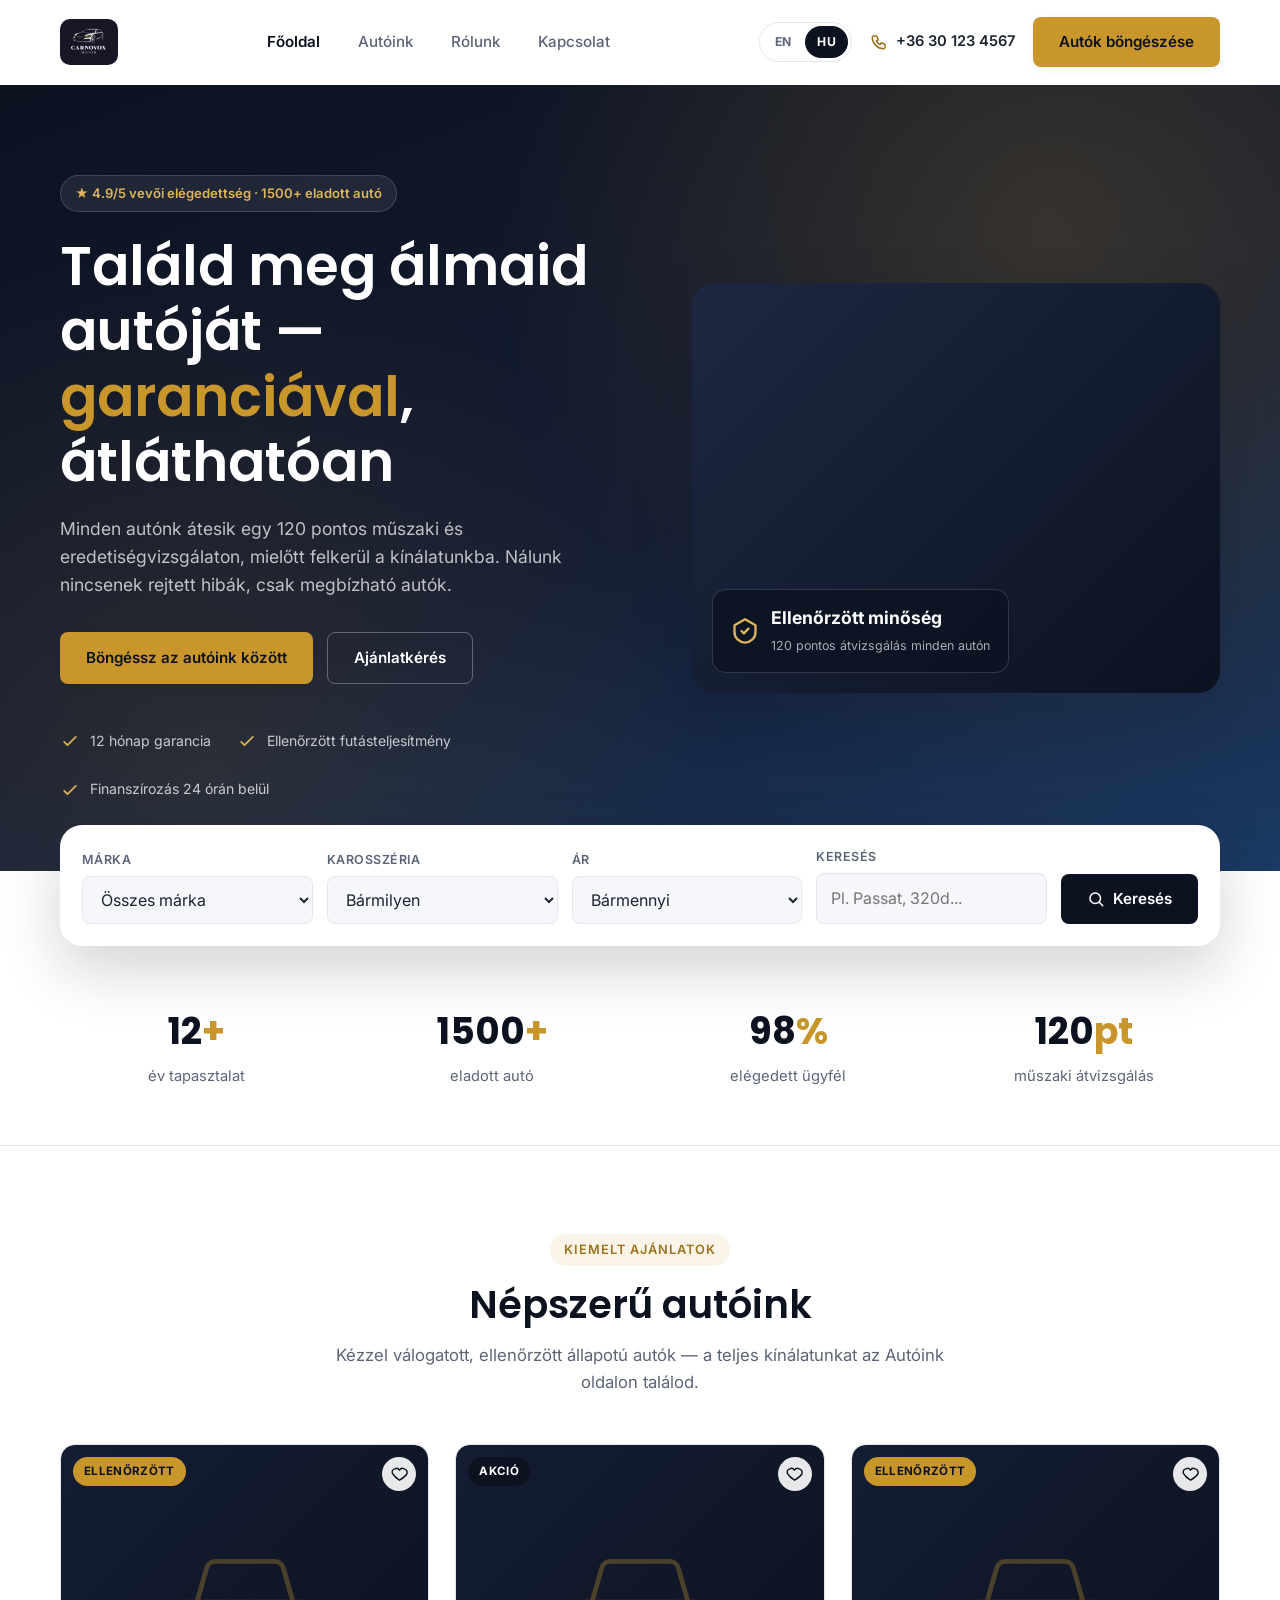
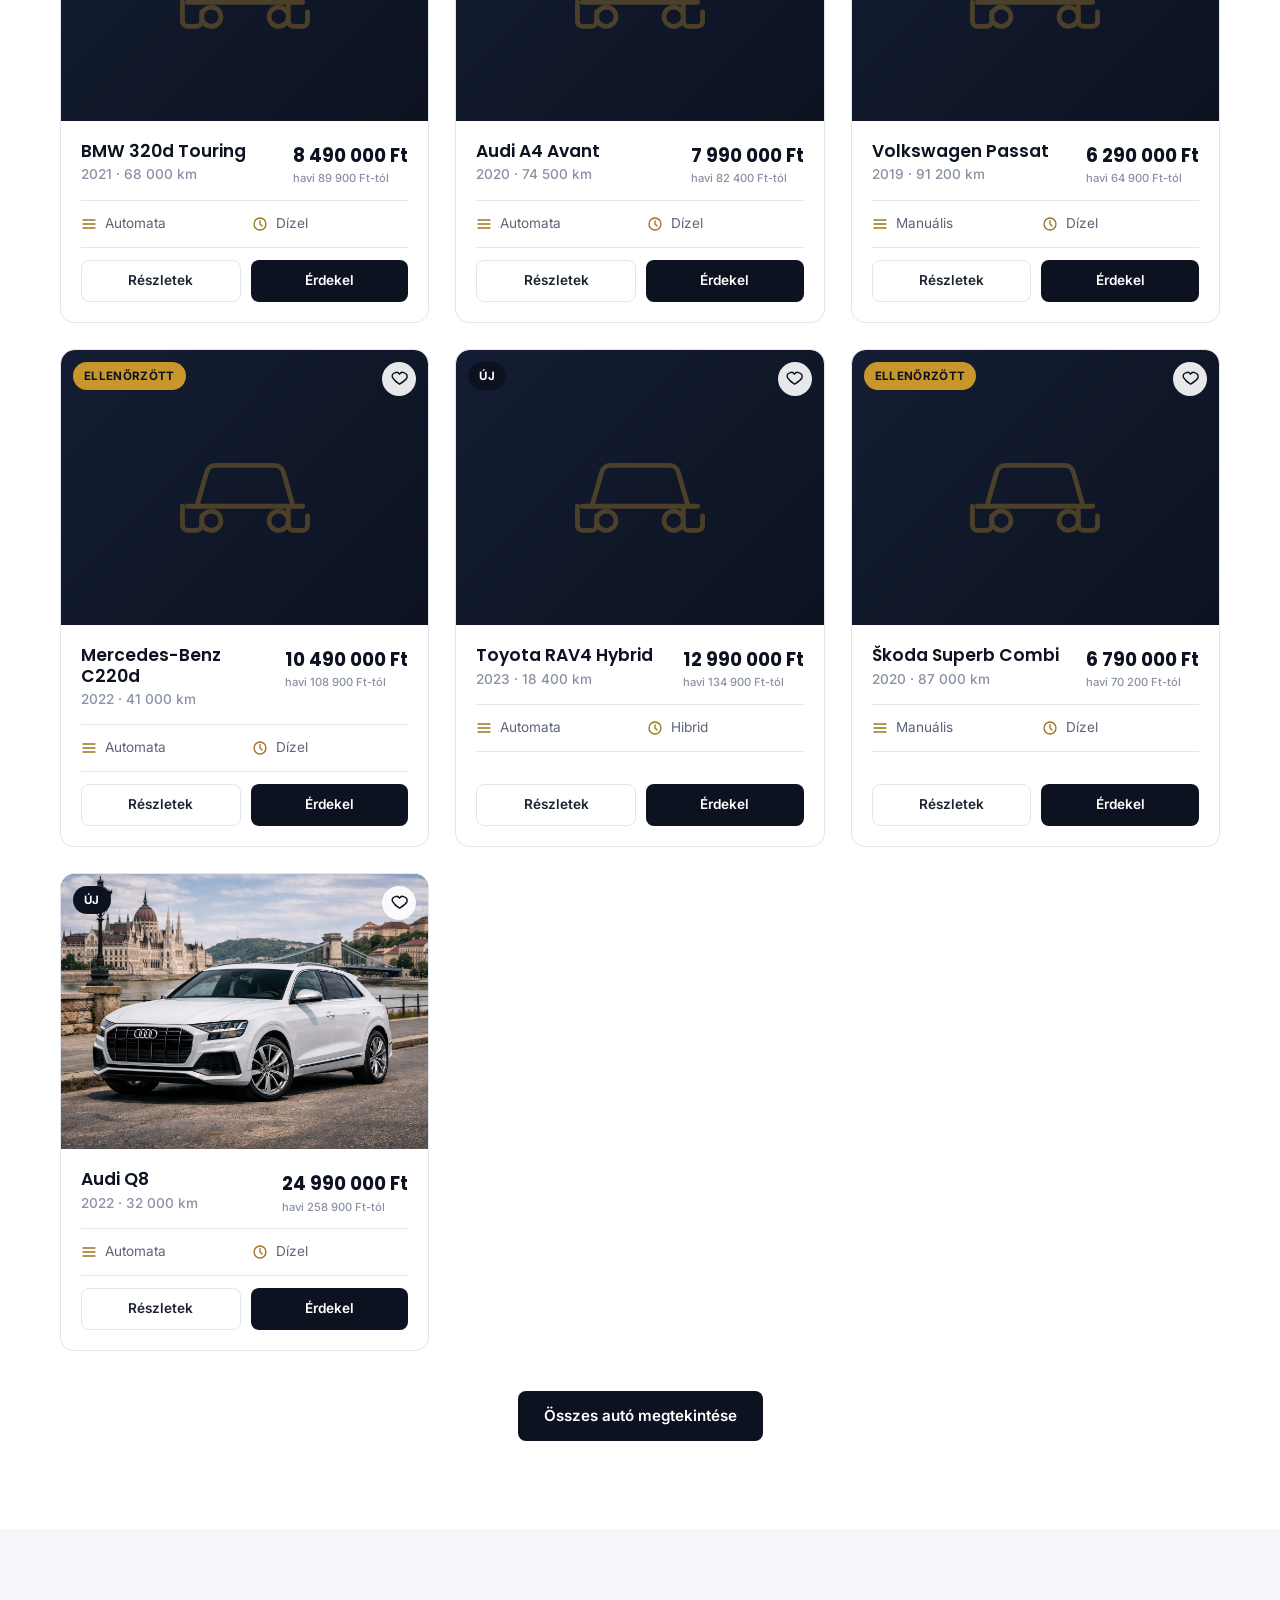
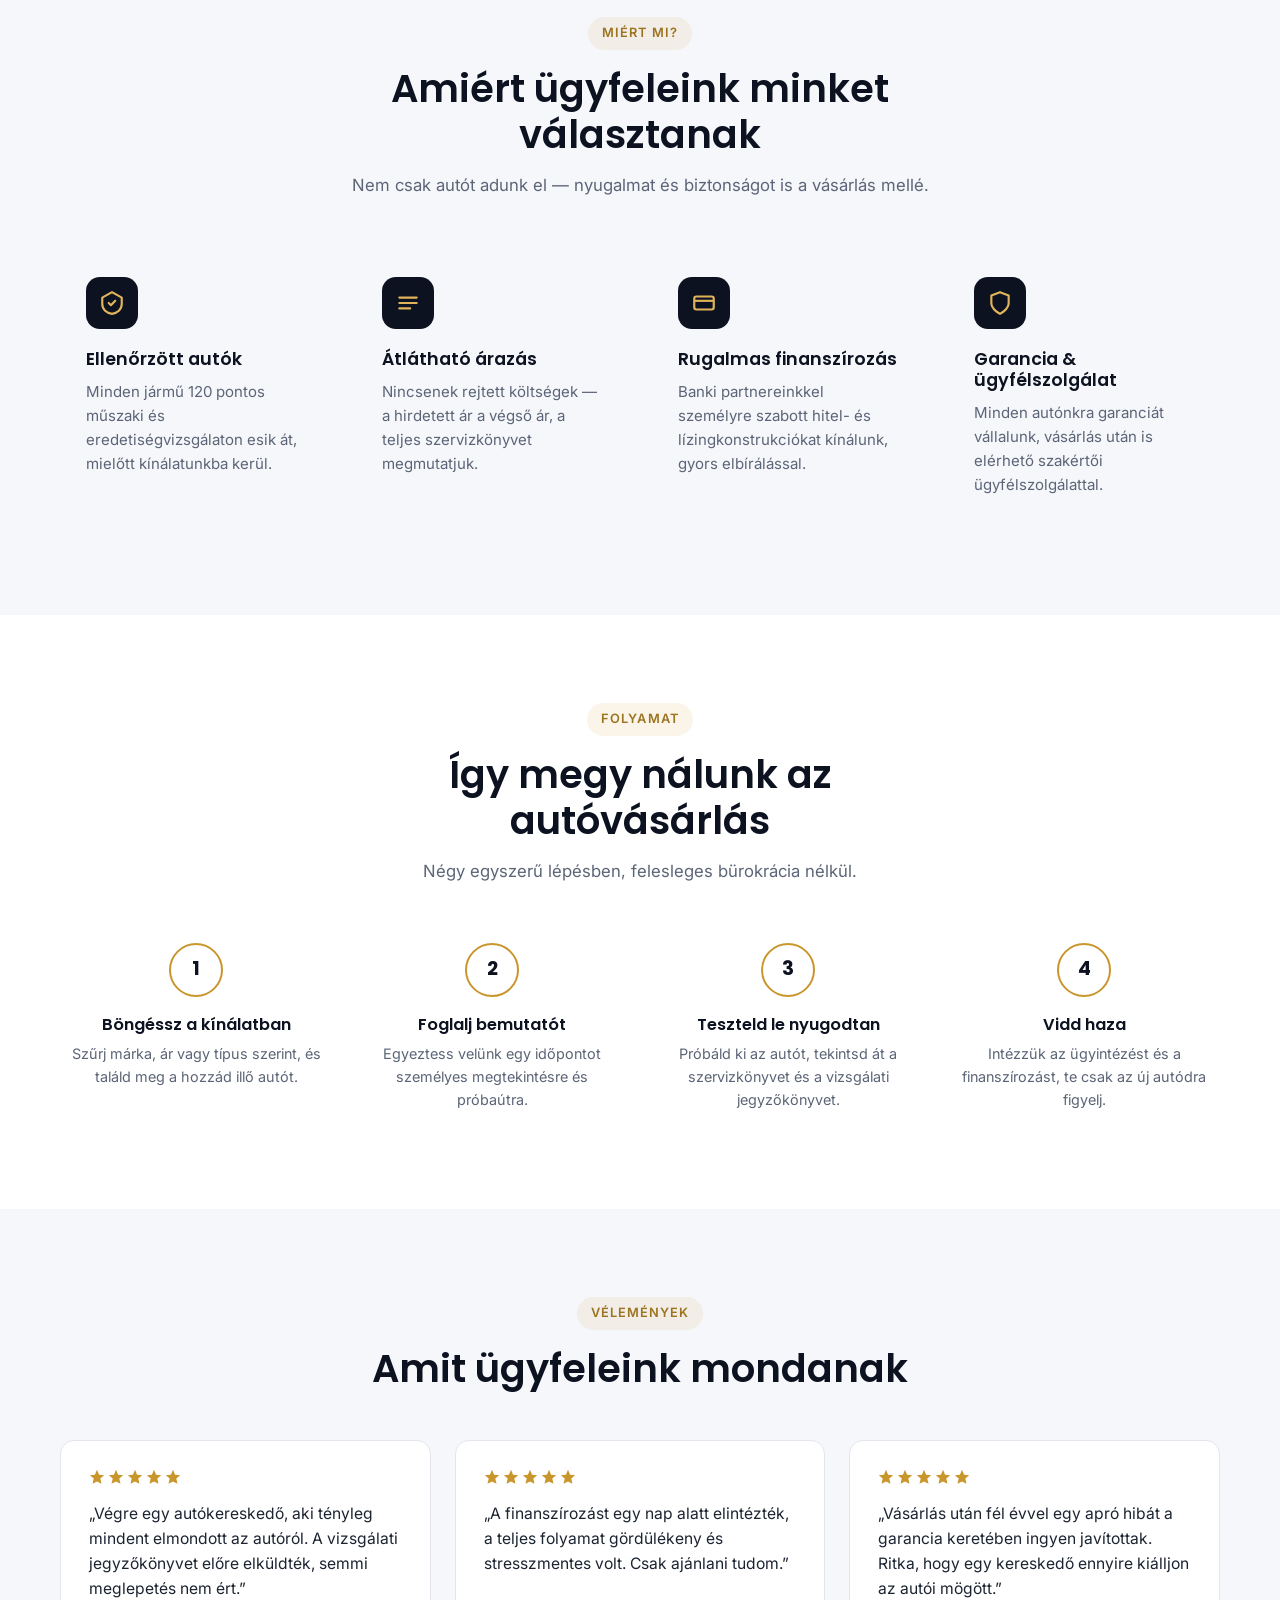
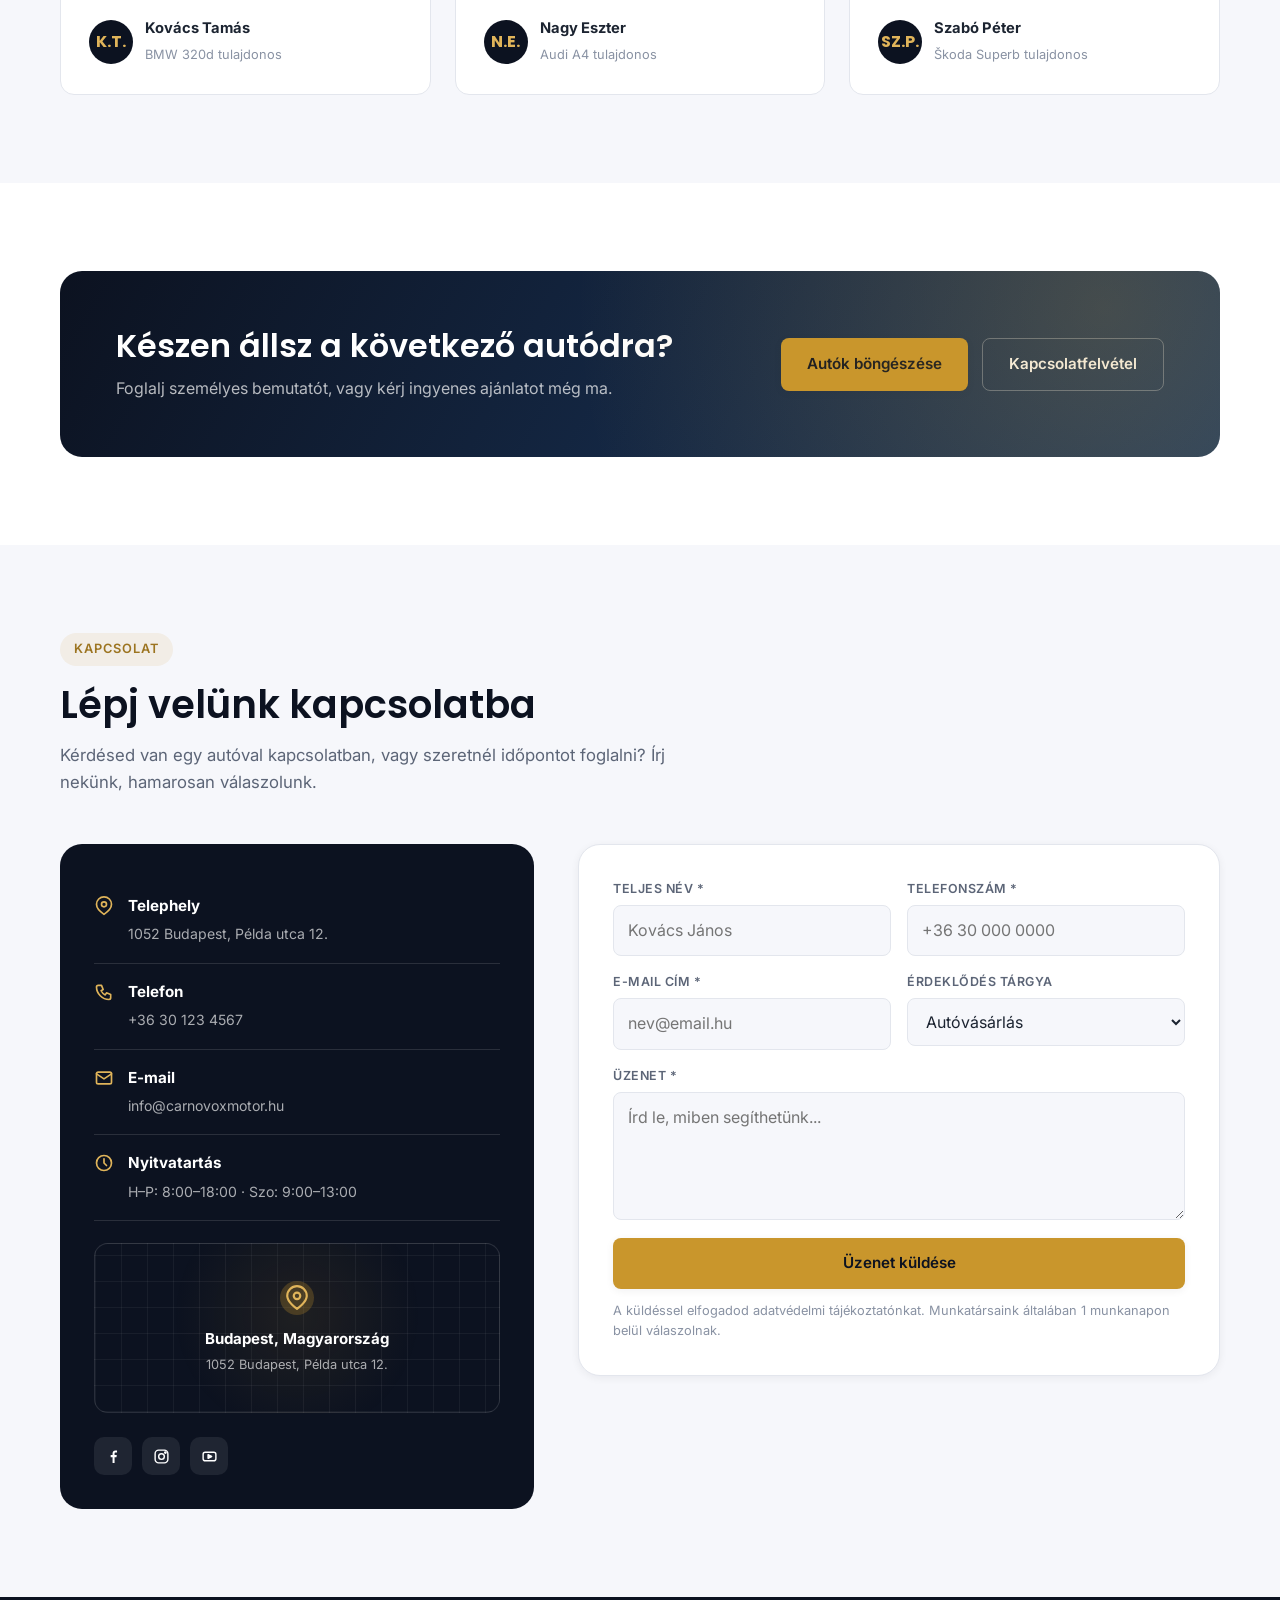
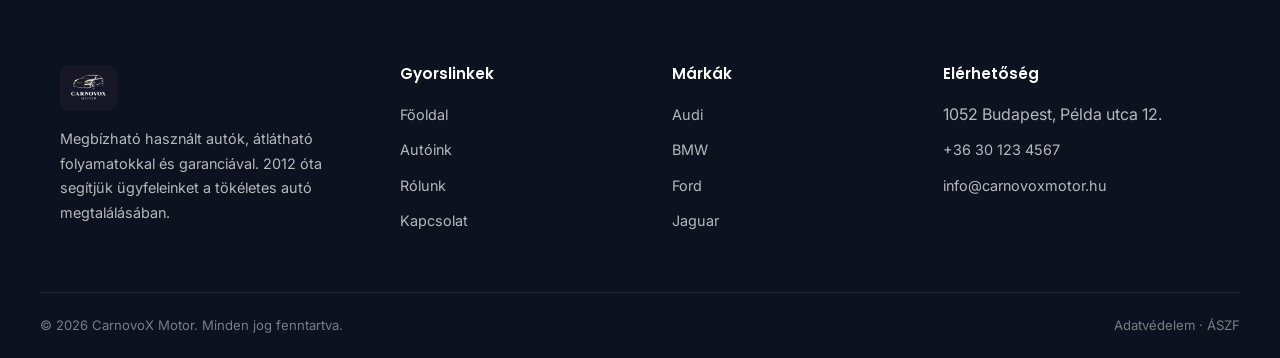
==== index.html @ f398448b "Add initial HTML structure for CarnovoX Motor homepage" ====
<!DOCTYPE html>
<html lang="hu">
<head>
<meta charset="UTF-8">
<meta name="viewport" content="width=device-width, initial-scale=1.0">
<title data-i18n-title="title_home">CarnovoX Motor | Megbízható használt autók</title>
<meta name="description" id="metaDesc" data-i18n-content="desc_home" content="CarnovoX Motor – ellenőrzött, garanciával értékesített használt autók.">
<link rel="icon" href="data:image/svg+xml,%3Csvg xmlns='http://www.w3.org/2000/svg' viewBox='0 0 64 64'%3E%3Crect width='64' height='64' rx='14' fill='%230c1220'/%3E%3Cpath d='M8 40h48M12 40l4-14a4 4 0 0 1 4-3h24a4 4 0 0 1 4 3l4 14' stroke='%23c9962c' stroke-width='3' fill='none' stroke-linecap='round' stroke-linejoin='round'/%3E%3Ccircle cx='18' cy='46' r='4' fill='%23c9962c'/%3E%3Ccircle cx='46' cy='46' r='4' fill='%23c9962c'/%3E%3C/svg%3E">
<link rel="preconnect" href="https://fonts.googleapis.com">
<link rel="preconnect" href="https://fonts.gstatic.com" crossorigin>
<link href="https://fonts.googleapis.com/css2?family=Inter:wght@400;500;600;700&family=Poppins:wght@600;700&display=swap" rel="stylesheet">
<link rel="stylesheet" href="assets/css/style.css">
</head>
<body>

<header class="site-header" id="siteHeader">
  <div class="container header-inner">
    <a href="index.html" class="logo">
      <img src="assets/images/logo.png" alt="CarnovoX Motor" class="site-logo-img">
    </a>
    <nav class="main-nav" id="mainNav">
      <a href="index.html" class="nav-link active" data-i18n="nav_home">Főoldal</a>
      <a href="cars.html" class="nav-link" data-i18n="nav_cars">Autóink</a>
      <a href="about.html" class="nav-link" data-i18n="nav_about">Rólunk</a>
      <a href="index.html#contact" class="nav-link" data-i18n="nav_contact">Kapcsolat</a>
    </nav>
    <div class="header-actions">
      <div class="lang-switch" role="group" aria-label="Nyelv / Language">
        <button type="button" class="lang-btn" data-lang="en">EN</button>
        <button type="button" class="lang-btn" data-lang="hu">HU</button>
      </div>
      <a href="tel:+36301234567" data-i18n-href="contact_phone_href" class="header-phone">
        <svg viewBox="0 0 24 24" fill="none" stroke="currentColor" stroke-width="2"><path d="M5 4h4l2 5-2.5 1.5a11 11 0 0 0 5 5L15 13l5 2v4a2 2 0 0 1-2 2c-8 0-15-7-15-15a2 2 0 0 1 2-2Z" stroke-linecap="round" stroke-linejoin="round"/></svg>
        <span data-i18n="contact_phone_display">+36 30 123 4567</span>
      </a>
      <a href="cars.html" class="btn btn-primary" data-i18n="btn_browse_header">Autók böngészése</a>
      <button class="nav-toggle" id="navToggle" data-i18n-aria="aria_menu_toggle" aria-label="Menü megnyitása" aria-expanded="false">
        <span></span><span></span><span></span>
      </button>
    </div>
  </div>
</header>

<main>

  <!-- HERO -->
  <section class="hero">
    <div class="container hero-grid">
      <div>
        <span class="hero-eyebrow" data-i18n="hero_eyebrow">★ 4.9/5 vevői elégedettség · 1500+ eladott autó</span>
        <h1><span data-i18n="hero_title_1">Találd meg álmaid autóját — </span><span class="accent" data-i18n="hero_title_accent">garanciával</span><span data-i18n="hero_title_2">, átláthatóan</span></h1>
        <p class="lead" data-i18n="hero_lead">Minden autónk átesik egy 120 pontos műszaki és eredetiségvizsgálaton, mielőtt felkerül a kínálatunkba. Nálunk nincsenek rejtett hibák, csak megbízható autók.</p>
        <div class="hero-cta">
          <a href="cars.html" class="btn btn-primary" data-i18n="hero_cta_browse">Böngéssz az autóink között</a>
          <a href="index.html#contact" class="btn btn-outline-light" data-i18n="hero_cta_quote">Ajánlatkérés</a>
        </div>
        <div class="hero-trust">
          <div class="hero-trust-item">
            <svg viewBox="0 0 24 24" fill="none" stroke="currentColor" stroke-width="2"><path d="m5 13 4 4L19 7" stroke-linecap="round" stroke-linejoin="round"/></svg>
            <span data-i18n="hero_trust_1">12 hónap garancia</span>
          </div>
          <div class="hero-trust-item">
            <svg viewBox="0 0 24 24" fill="none" stroke="currentColor" stroke-width="2"><path d="m5 13 4 4L19 7" stroke-linecap="round" stroke-linejoin="round"/></svg>
            <span data-i18n="hero_trust_2">Ellenőrzött futásteljesítmény</span>
          </div>
          <div class="hero-trust-item">
            <svg viewBox="0 0 24 24" fill="none" stroke="currentColor" stroke-width="2"><path d="m5 13 4 4L19 7" stroke-linecap="round" stroke-linejoin="round"/></svg>
            <span data-i18n="hero_trust_3">Finanszírozás 24 órán belül</span>
          </div>
        </div>
      </div>
      <div class="hero-visual">
        <img src="assets/images/hero.jpg" data-i18n-alt="hero_visual_alt" alt="Kiemelt autó" loading="lazy" onerror="this.remove()">
        <div class="hero-visual-badge">
          <svg width="28" height="28" viewBox="0 0 24 24" fill="none" stroke="#e0b45a" stroke-width="2"><path d="M12 2 3 7v6c0 5 4 8.5 9 9 5-.5 9-4 9-9V7l-9-5Z" stroke-linejoin="round"/><path d="m9 12 2 2 4-4" stroke-linecap="round" stroke-linejoin="round"/></svg>
          <div>
            <strong data-i18n="hero_badge_title">Ellenőrzött minőség</strong>
            <span data-i18n="hero_badge_sub">120 pontos átvizsgálás minden autón</span>
          </div>
        </div>
      </div>
    </div>
  </section>

  <!-- QUICK SEARCH -->
  <div class="container quick-search">
    <form class="quick-search-card" action="cars.html" method="get">
      <div class="field-group">
        <label for="qMarka" data-i18n="label_brand">Márka</label>
        <select class="field-control" id="qMarka" name="brand">
          <option value="" data-i18n="opt_all_brands">Összes márka</option>
        </select>
      </div>
      <div class="field-group">
        <label for="qTest" data-i18n="label_body">Karosszéria</label>
        <select class="field-control" id="qTest" name="body">
          <option value="" data-i18n="opt_any_body">Bármilyen</option>
          <option value="sedan" data-i18n="opt_body_sedan">Limuzin</option>
          <option value="suv" data-i18n="opt_body_suv">SUV</option>
          <option value="kombi" data-i18n="opt_body_kombi">Kombi</option>
          <option value="hatchback" data-i18n="opt_body_hatchback">Ferdehátú</option>
        </select>
      </div>
      <div class="field-group">
        <label for="qAr" data-i18n="label_price">Ár</label>
        <select class="field-control" id="qAr" name="price">
          <option value="" data-i18n="opt_any_price">Bármennyi</option>
        </select>
      </div>
      <div class="field-group">
        <label for="qKulcsszo" data-i18n="label_search">Keresés</label>
        <input class="field-control" id="qKulcsszo" name="q" type="text" data-i18n-placeholder="ph_search_example" placeholder="Pl. Passat, 320d...">
      </div>
      <button type="submit" class="btn btn-dark">
        <svg width="18" height="18" viewBox="0 0 24 24" fill="none" stroke="currentColor" stroke-width="2"><circle cx="11" cy="11" r="7"/><path d="m21 21-4.3-4.3" stroke-linecap="round"/></svg>
        <span data-i18n="btn_search">Keresés</span>
      </button>
    </form>
  </div>

  <!-- STATS -->
  <section class="stats-strip">
    <div class="container stats-grid">
      <div class="reveal"><div class="stat-num">12<span class="accent">+</span></div><div class="stat-label" data-i18n="stat_experience">év tapasztalat</div></div>
      <div class="reveal"><div class="stat-num">1500<span class="accent">+</span></div><div class="stat-label" data-i18n="stat_sold">eladott autó</div></div>
      <div class="reveal"><div class="stat-num">98<span class="accent">%</span></div><div class="stat-label" data-i18n="stat_satisfaction">elégedett ügyfél</div></div>
      <div class="reveal"><div class="stat-num">120<span class="accent">pt</span></div><div class="stat-label" data-i18n="stat_inspection">műszaki átvizsgálás</div></div>
    </div>
  </section>

  <!-- FEATURED CARS -->
  <section>
    <div class="container">
      <div class="section-head center" style="margin-left:auto;margin-right:auto;">
        <span class="section-tag" data-i18n="tag_featured">Kiemelt ajánlatok</span>
        <h2 data-i18n="heading_featured">Népszerű autóink</h2>
        <p data-i18n="desc_featured">Kézzel válogatott, ellenőrzött állapotú autók — a teljes kínálatunkat az Autóink oldalon találod.</p>
      </div>

      <div class="cars-grid" id="featuredGrid"></div>

      <div class="section-foot">
        <a href="cars.html" class="btn btn-dark" data-i18n="btn_view_all_cars">Összes autó megtekintése</a>
      </div>
    </div>
  </section>

  <!-- WHY CHOOSE US -->
  <section class="bg-alt">
    <div class="container">
      <div class="section-head center">
        <span class="section-tag" data-i18n="tag_why">Miért mi?</span>
        <h2 data-i18n="heading_why">Amiért ügyfeleink minket választanak</h2>
        <p data-i18n="desc_why">Nem csak autót adunk el — nyugalmat és biztonságot is a vásárlás mellé.</p>
      </div>
      <div class="features-grid">
        <div class="feature-card reveal">
          <div class="feature-icon"><svg viewBox="0 0 24 24" fill="none" stroke="currentColor" stroke-width="2"><path d="M12 2 3 7v6c0 5 4 8.5 9 9 5-.5 9-4 9-9V7l-9-5Z" stroke-linejoin="round"/><path d="m9 12 2 2 4-4" stroke-linecap="round" stroke-linejoin="round"/></svg></div>
          <h3 data-i18n="feature1_title">Ellenőrzött autók</h3>
          <p data-i18n="feature1_desc">Minden jármű 120 pontos műszaki és eredetiségvizsgálaton esik át, mielőtt kínálatunkba kerül.</p>
        </div>
        <div class="feature-card reveal">
          <div class="feature-icon"><svg viewBox="0 0 24 24" fill="none" stroke="currentColor" stroke-width="2"><path d="M4 7h16M4 12h16M4 17h10" stroke-linecap="round"/></svg></div>
          <h3 data-i18n="feature2_title">Átlátható árazás</h3>
          <p data-i18n="feature2_desc">Nincsenek rejtett költségek — a hirdetett ár a végső ár, a teljes szervizkönyvet megmutatjuk.</p>
        </div>
        <div class="feature-card reveal">
          <div class="feature-icon"><svg viewBox="0 0 24 24" fill="none" stroke="currentColor" stroke-width="2"><rect x="3" y="6" width="18" height="12" rx="2"/><path d="M3 10h18" /></svg></div>
          <h3 data-i18n="feature3_title">Rugalmas finanszírozás</h3>
          <p data-i18n="feature3_desc">Banki partnereinkkel személyre szabott hitel- és lízingkonstrukciókat kínálunk, gyors elbírálással.</p>
        </div>
        <div class="feature-card reveal">
          <div class="feature-icon"><svg viewBox="0 0 24 24" fill="none" stroke="currentColor" stroke-width="2"><path d="M12 22s8-4 8-10V5l-8-3-8 3v7c0 6 8 10 8 10Z" stroke-linejoin="round"/></svg></div>
          <h3 data-i18n="feature4_title">Garancia & ügyfélszolgálat</h3>
          <p data-i18n="feature4_desc">Minden autónkra garanciát vállalunk, vásárlás után is elérhető szakértői ügyfélszolgálattal.</p>
        </div>
      </div>
    </div>
  </section>

  <!-- HOW IT WORKS -->
  <section>
    <div class="container">
      <div class="section-head center">
        <span class="section-tag" data-i18n="tag_process">Folyamat</span>
        <h2 data-i18n="heading_process">Így megy nálunk az autóvásárlás</h2>
        <p data-i18n="desc_process">Négy egyszerű lépésben, felesleges bürokrácia nélkül.</p>
      </div>
      <div class="steps-grid">
        <div class="step-card reveal">
          <div class="step-num">1</div>
          <h3 data-i18n="step1_title">Böngéssz a kínálatban</h3>
          <p data-i18n="step1_desc">Szűrj márka, ár vagy típus szerint, és találd meg a hozzád illő autót.</p>
        </div>
        <div class="step-card reveal">
          <div class="step-num">2</div>
          <h3 data-i18n="step2_title">Foglalj bemutatót</h3>
          <p data-i18n="step2_desc">Egyeztess velünk egy időpontot személyes megtekintésre és próbaútra.</p>
        </div>
        <div class="step-card reveal">
          <div class="step-num">3</div>
          <h3 data-i18n="step3_title">Teszteld le nyugodtan</h3>
          <p data-i18n="step3_desc">Próbáld ki az autót, tekintsd át a szervizkönyvet és a vizsgálati jegyzőkönyvet.</p>
        </div>
        <div class="step-card reveal">
          <div class="step-num">4</div>
          <h3 data-i18n="step4_title">Vidd haza</h3>
          <p data-i18n="step4_desc">Intézzük az ügyintézést és a finanszírozást, te csak az új autódra figyelj.</p>
        </div>
      </div>
    </div>
  </section>

  <!-- TESTIMONIALS -->
  <section class="bg-alt">
    <div class="container">
      <div class="section-head center">
        <span class="section-tag" data-i18n="tag_testimonials">Vélemények</span>
        <h2 data-i18n="heading_testimonials">Amit ügyfeleink mondanak</h2>
      </div>
      <div class="testimonial-grid">
        <div class="testimonial-card reveal">
          <div class="stars">
            <svg viewBox="0 0 20 20" fill="currentColor"><path d="M10 1l2.6 6.2 6.4.5-4.9 4.3 1.5 6.4L10 15.5 4.4 18.4l1.5-6.4L1 7.7l6.4-.5z"/></svg>
            <svg viewBox="0 0 20 20" fill="currentColor"><path d="M10 1l2.6 6.2 6.4.5-4.9 4.3 1.5 6.4L10 15.5 4.4 18.4l1.5-6.4L1 7.7l6.4-.5z"/></svg>
            <svg viewBox="0 0 20 20" fill="currentColor"><path d="M10 1l2.6 6.2 6.4.5-4.9 4.3 1.5 6.4L10 15.5 4.4 18.4l1.5-6.4L1 7.7l6.4-.5z"/></svg>
            <svg viewBox="0 0 20 20" fill="currentColor"><path d="M10 1l2.6 6.2 6.4.5-4.9 4.3 1.5 6.4L10 15.5 4.4 18.4l1.5-6.4L1 7.7l6.4-.5z"/></svg>
            <svg viewBox="0 0 20 20" fill="currentColor"><path d="M10 1l2.6 6.2 6.4.5-4.9 4.3 1.5 6.4L10 15.5 4.4 18.4l1.5-6.4L1 7.7l6.4-.5z"/></svg>
          </div>
          <p class="quote" data-i18n="testimonial1_quote">"Végre egy autókereskedő, aki tényleg mindent elmondott az autóról."</p>
          <div class="testimonial-person">
            <div class="testimonial-avatar">K.T.</div>
            <div><strong>Kovács Tamás</strong><span data-i18n="testimonial1_role">BMW 320d tulajdonos</span></div>
          </div>
        </div>
        <div class="testimonial-card reveal">
          <div class="stars">
            <svg viewBox="0 0 20 20" fill="currentColor"><path d="M10 1l2.6 6.2 6.4.5-4.9 4.3 1.5 6.4L10 15.5 4.4 18.4l1.5-6.4L1 7.7l6.4-.5z"/></svg>
            <svg viewBox="0 0 20 20" fill="currentColor"><path d="M10 1l2.6 6.2 6.4.5-4.9 4.3 1.5 6.4L10 15.5 4.4 18.4l1.5-6.4L1 7.7l6.4-.5z"/></svg>
            <svg viewBox="0 0 20 20" fill="currentColor"><path d="M10 1l2.6 6.2 6.4.5-4.9 4.3 1.5 6.4L10 15.5 4.4 18.4l1.5-6.4L1 7.7l6.4-.5z"/></svg>
            <svg viewBox="0 0 20 20" fill="currentColor"><path d="M10 1l2.6 6.2 6.4.5-4.9 4.3 1.5 6.4L10 15.5 4.4 18.4l1.5-6.4L1 7.7l6.4-.5z"/></svg>
            <svg viewBox="0 0 20 20" fill="currentColor"><path d="M10 1l2.6 6.2 6.4.5-4.9 4.3 1.5 6.4L10 15.5 4.4 18.4l1.5-6.4L1 7.7l6.4-.5z"/></svg>
          </div>
          <p class="quote" data-i18n="testimonial2_quote">"A finanszírozást egy nap alatt elintézték."</p>
          <div class="testimonial-person">
            <div class="testimonial-avatar">N.E.</div>
            <div><strong>Nagy Eszter</strong><span data-i18n="testimonial2_role">Audi A4 tulajdonos</span></div>
          </div>
        </div>
        <div class="testimonial-card reveal">
          <div class="stars">
            <svg viewBox="0 0 20 20" fill="currentColor"><path d="M10 1l2.6 6.2 6.4.5-4.9 4.3 1.5 6.4L10 15.5 4.4 18.4l1.5-6.4L1 7.7l6.4-.5z"/></svg>
            <svg viewBox="0 0 20 20" fill="currentColor"><path d="M10 1l2.6 6.2 6.4.5-4.9 4.3 1.5 6.4L10 15.5 4.4 18.4l1.5-6.4L1 7.7l6.4-.5z"/></svg>
            <svg viewBox="0 0 20 20" fill="currentColor"><path d="M10 1l2.6 6.2 6.4.5-4.9 4.3 1.5 6.4L10 15.5 4.4 18.4l1.5-6.4L1 7.7l6.4-.5z"/></svg>
            <svg viewBox="0 0 20 20" fill="currentColor"><path d="M10 1l2.6 6.2 6.4.5-4.9 4.3 1.5 6.4L10 15.5 4.4 18.4l1.5-6.4L1 7.7l6.4-.5z"/></svg>
            <svg viewBox="0 0 20 20" fill="currentColor"><path d="M10 1l2.6 6.2 6.4.5-4.9 4.3 1.5 6.4L10 15.5 4.4 18.4l1.5-6.4L1 7.7l6.4-.5z"/></svg>
          </div>
          <p class="quote" data-i18n="testimonial3_quote">"Vásárlás után fél évvel egy apró hibát a garancia keretében ingyen javítottak."</p>
          <div class="testimonial-person">
            <div class="testimonial-avatar">SZ.P.</div>
            <div><strong>Szabó Péter</strong><span data-i18n="testimonial3_role">Škoda Superb tulajdonos</span></div>
          </div>
        </div>
      </div>
    </div>
  </section>

  <!-- CTA BANNER -->
  <section>
    <div class="container">
      <div class="cta-banner reveal">
        <div>
          <h2 data-i18n="cta_home_title">Készen állsz a következő autódra?</h2>
          <p data-i18n="cta_home_desc">Foglalj személyes bemutatót, vagy kérj ingyenes ajánlatot még ma.</p>
        </div>
        <div class="cta-banner-actions">
          <a href="cars.html" class="btn btn-primary" data-i18n="btn_browse_header">Autók böngészése</a>
          <a href="index.html#contact" class="btn btn-outline-light" data-i18n="cta_home_btn2">Kapcsolatfelvétel</a>
        </div>
      </div>
    </div>
  </section>

  <!-- CONTACT -->
  <section class="bg-alt" id="contact">
    <div class="container">
      <div class="section-head">
        <span class="section-tag" data-i18n="tag_contact">Kapcsolat</span>
        <h2 data-i18n="heading_contact">Lépj velünk kapcsolatba</h2>
        <p data-i18n="desc_contact">Kérdésed van egy autóval kapcsolatban, vagy szeretnél időpontot foglalni? Írj nekünk, hamarosan válaszolunk.</p>
      </div>
      <div class="contact-grid">
        <div class="contact-info-card reveal">
          <div class="contact-info-item">
            <svg viewBox="0 0 24 24" fill="none" stroke="currentColor" stroke-width="2"><path d="M21 10c0 6-9 12-9 12S3 16 3 10a9 9 0 0 1 18 0Z" stroke-linejoin="round"/><circle cx="12" cy="10" r="3"/></svg>
            <div><strong data-i18n="label_location">Telephely</strong><span data-i18n="contact_address">1052 Budapest, Példa utca 12.</span></div>
          </div>
          <div class="contact-info-item">
            <svg viewBox="0 0 24 24" fill="none" stroke="currentColor" stroke-width="2"><path d="M5 4h4l2 5-2.5 1.5a11 11 0 0 0 5 5L15 13l5 2v4a2 2 0 0 1-2 2c-8 0-15-7-15-15a2 2 0 0 1 2-2Z" stroke-linecap="round" stroke-linejoin="round"/></svg>
            <div><strong data-i18n="label_phone_info">Telefon</strong><span><a href="tel:+36301234567" data-i18n-href="contact_phone_href" data-i18n="contact_phone_display">+36 30 123 4567</a></span></div>
          </div>
          <div class="contact-info-item">
            <svg viewBox="0 0 24 24" fill="none" stroke="currentColor" stroke-width="2"><rect x="3" y="5" width="18" height="14" rx="2"/><path d="m3 7 9 6 9-6" stroke-linecap="round" stroke-linejoin="round"/></svg>
            <div><strong data-i18n="label_email_info">E-mail</strong><span><a href="mailto:info@carnovoxmotor.hu" data-i18n-href="contact_email_href" data-i18n="contact_email_display">info@carnovoxmotor.hu</a></span></div>
          </div>
          <div class="contact-info-item">
            <svg viewBox="0 0 24 24" fill="none" stroke="currentColor" stroke-width="2"><circle cx="12" cy="12" r="9"/><path d="M12 7v5l3 3" stroke-linecap="round"/></svg>
            <div><strong data-i18n="label_hours">Nyitvatartás</strong><span data-i18n="hours_value">H–P: 8:00–18:00 · Szo: 9:00–13:00</span></div>
          </div>

          <div class="map-placeholder">
            <div class="map-pin-wrap">
              <svg viewBox="0 0 24 24" fill="none" stroke="currentColor" stroke-width="2"><path d="M21 10c0 6-9 12-9 12S3 16 3 10a9 9 0 0 1 18 0Z" stroke-linejoin="round"/><circle cx="12" cy="10" r="3"/></svg>
            </div>
            <strong data-i18n="map_city">Budapest, Magyarország</strong>
            <span data-i18n="contact_address">1052 Budapest, Példa utca 12.</span>
          </div>

          <div class="social-row">
            <a href="#" class="social-btn" aria-label="Facebook"><svg viewBox="0 0 24 24" fill="currentColor"><path d="M13.5 21v-8h2.7l.4-3.1h-3.1V8c0-.9.25-1.5 1.55-1.5H17V3.7c-.28-.04-1.25-.12-2.37-.12-2.35 0-3.95 1.43-3.95 4.06V10H8v3.1h2.68V21h2.82Z"/></svg></a>
            <a href="#" class="social-btn" aria-label="Instagram"><svg viewBox="0 0 24 24" fill="none" stroke="currentColor" stroke-width="2"><rect x="3" y="3" width="18" height="18" rx="5"/><circle cx="12" cy="12" r="4"/><circle cx="17.5" cy="6.5" r="1"/></svg></a>
            <a href="#" class="social-btn" aria-label="YouTube"><svg viewBox="0 0 24 24" fill="none" stroke="currentColor" stroke-width="2"><rect x="3" y="6" width="18" height="12" rx="3"/><path d="m10 9.5 5 2.5-5 2.5Z" fill="currentColor" stroke-linejoin="round"/></svg></a>
          </div>
        </div>

        <div class="form-card reveal">
          <div class="form-success" id="formSuccess">
            <svg viewBox="0 0 24 24" fill="none" stroke="currentColor" stroke-width="2"><path d="m5 13 4 4L19 7" stroke-linecap="round" stroke-linejoin="round"/></svg>
            <span data-i18n="form_success_msg">Köszönjük! Üzenetedet megkaptuk, hamarosan felvesszük veled a kapcsolatot.</span>
          </div>
          <form id="contactForm" novalidate>
            <div class="form-row">
              <div class="field-group">
                <label for="cName" data-i18n="label_name">Teljes név *</label>
                <input class="field-control" id="cName" name="name" type="text" required data-i18n-placeholder="ph_name" placeholder="Kovács János">
              </div>
              <div class="field-group">
                <label for="cPhone" data-i18n="label_phone_field">Telefonszám *</label>
                <input class="field-control" id="cPhone" name="phone" type="tel" required placeholder="+36 30 000 0000">
              </div>
            </div>
            <div class="form-row" style="margin-top:16px;">
              <div class="field-group">
                <label for="cEmail" data-i18n="label_email_field">E-mail cím *</label>
                <input class="field-control" id="cEmail" name="email" type="email" required data-i18n-placeholder="ph_email" placeholder="nev@email.hu">
              </div>
              <div class="field-group">
                <label for="cCar" data-i18n="label_topic">Érdeklődés tárgya</label>
                <select class="field-control" id="cCar" name="topic">
                  <option value="vetel" data-i18n="topic_buy">Autóvásárlás</option>
                  <option value="finanszirozas" data-i18n="topic_financing">Finanszírozás</option>
                  <option value="bemutato" data-i18n="topic_viewing">Bemutató időpont</option>
                  <option value="egyeb" data-i18n="topic_other">Egyéb kérdés</option>
                </select>
              </div>
            </div>
            <div class="field-group" style="margin-top:16px;">
              <label for="cMsg" data-i18n="label_message">Üzenet *</label>
              <textarea class="field-control" id="cMsg" name="message" rows="4" required data-i18n-placeholder="ph_message" placeholder="Írd le, miben segíthetünk..."></textarea>
            </div>
            <button type="submit" class="btn btn-primary btn-block" style="margin-top:18px;" data-i18n="btn_send">Üzenet küldése</button>
            <p class="form-note" data-i18n="form_note">A küldéssel elfogadod adatvédelmi tájékoztatónkat. Munkatársaink általában 1 munkanapon belül válaszolnak.</p>
          </form>
        </div>
      </div>
    </div>
  </section>

</main>

<footer class="site-footer">
  <div class="container footer-grid">
    <div class="footer-col">
      <div class="footer-brand-row">
        <img src="assets/images/logo.png" alt="CarnovoX Motor" class="site-logo-img">
      </div>
      <p data-i18n="footer_about">Megbízható használt autók, átlátható folyamatokkal és garanciával.</p>
    </div>
    <div class="footer-col">
      <h4 data-i18n="footer_quicklinks">Gyorslinkek</h4>
      <ul class="footer-links">
        <li><a href="index.html" data-i18n="nav_home">Főoldal</a></li>
        <li><a href="cars.html" data-i18n="nav_cars">Autóink</a></li>
        <li><a href="about.html" data-i18n="nav_about">Rólunk</a></li>
        <li><a href="index.html#contact" data-i18n="nav_contact">Kapcsolat</a></li>
      </ul>
    </div>
    <div class="footer-col">
      <h4 data-i18n="footer_brands">Márkák</h4>
      <ul class="footer-links js-footer-brands"></ul>
    </div>
    <div class="footer-col">
      <h4 data-i18n="footer_contact">Elérhetőség</h4>
      <ul class="footer-links">
        <li data-i18n="contact_address">1052 Budapest, Példa utca 12.</li>
        <li><a href="tel:+36301234567" data-i18n-href="contact_phone_href" data-i18n="contact_phone_display">+36 30 123 4567</a></li>
        <li><a href="mailto:info@carnovoxmotor.hu" data-i18n-href="contact_email_href" data-i18n="contact_email_display">info@carnovoxmotor.hu</a></li>
      </ul>
    </div>
  </div>
  <div class="container footer-bottom">
    <span>&copy; <span id="year"></span> CarnovoX Motor. <span data-i18n="footer_rights">Minden jog fenntartva.</span></span>
    <span><a href="#" data-i18n="footer_privacy">Adatvédelem</a> · <a href="#" data-i18n="footer_terms">ÁSZF</a></span>
  </div>
</footer>

<button class="back-to-top" id="backToTop" aria-label="Vissza a tetejére">
  <svg viewBox="0 0 24 24" fill="none" stroke="currentColor" stroke-width="2"><path d="M12 19V5M5 12l7-7 7 7" stroke-linecap="round" stroke-linejoin="round"/></svg>
</button>

<script src="assets/js/app.js"></script>
</body>
</html>
---- assets/css/style.css ----
/* =========================================================
   CarnovoX Motor — Design System & Layout
   ========================================================= */

:root {
  /* Colors */
  --c-bg: #ffffff;
  --c-bg-alt: #f6f7fb;
  --c-bg-soft: #eef0f5;
  --c-dark: #0c1220;
  --c-dark-2: #141d33;
  --c-dark-3: #1c2842;
  --c-text: #1c2431;
  --c-text-muted: #5c6577;
  --c-text-soft: #8992a3;
  --c-border: #e3e6ed;
  --c-accent: #c9962c;
  --c-accent-light: #e0b45a;
  --c-accent-dark: #9c7420;
  --c-blue: #1b3a63;
  --c-success: #1f9d55;
  --c-white: #ffffff;

  /* Typography */
  --f-heading: "Poppins", "Segoe UI", sans-serif;
  --f-body: "Inter", "Segoe UI", sans-serif;

  /* Spacing / Shape */
  --radius-sm: 8px;
  --radius-md: 14px;
  --radius-lg: 22px;
  --shadow-sm: 0 2px 8px rgba(12, 18, 32, 0.06);
  --shadow-md: 0 12px 28px rgba(12, 18, 32, 0.10);
  --shadow-lg: 0 24px 60px rgba(12, 18, 32, 0.18);
  --container-w: 1200px;
  --transition: 200ms ease;
}

/* ---------- Reset ---------- */
*, *::before, *::after { box-sizing: border-box; }
html { scroll-behavior: smooth; }
body, h1, h2, h3, h4, p, figure, ul, ol { margin: 0; }
ul, ol { padding: 0; list-style: none; }
img { max-width: 100%; display: block; }
a { text-decoration: none; color: inherit; }
button { font: inherit; cursor: pointer; border: none; background: none; }
input, select, textarea { font: inherit; color: inherit; }
svg { display: block; }

body {
  font-family: var(--f-body);
  color: var(--c-text);
  background: var(--c-bg);
  line-height: 1.6;
  -webkit-font-smoothing: antialiased;
}

h1, h2, h3, h4 {
  font-family: var(--f-heading);
  color: var(--c-dark);
  line-height: 1.2;
  font-weight: 600;
}

.container {
  width: 100%;
  max-width: var(--container-w);
  margin: 0 auto;
  padding: 0 20px;
}

.accent { color: var(--c-accent); }

section { padding: 88px 0; }
@media (max-width: 768px) {
  section { padding: 56px 0; }
}

.section-tag {
  display: inline-flex;
  align-items: center;
  gap: 8px;
  font-size: 0.8rem;
  font-weight: 600;
  letter-spacing: 0.08em;
  text-transform: uppercase;
  color: var(--c-accent-dark);
  background: rgba(201, 150, 44, 0.1);
  padding: 6px 14px;
  border-radius: 999px;
  margin-bottom: 16px;
}

.section-head {
  max-width: 640px;
  margin-bottom: 48px;
}
.section-head.center { margin-left: auto; margin-right: auto; text-align: center; }
.section-head h2 { font-size: clamp(1.7rem, 3vw, 2.4rem); margin-bottom: 14px; }
.section-head p { color: var(--c-text-muted); font-size: 1.05rem; }

.section-foot {
  margin-top: 40px;
  display: flex;
  justify-content: center;
}

/* ---------- Buttons ---------- */
.btn {
  display: inline-flex;
  align-items: center;
  justify-content: center;
  gap: 8px;
  padding: 13px 26px;
  border-radius: var(--radius-sm);
  font-weight: 600;
  font-size: 0.95rem;
  transition: transform var(--transition), box-shadow var(--transition), background var(--transition), color var(--transition), border-color var(--transition);
  white-space: nowrap;
}
.btn-primary {
  background: var(--c-accent);
  color: var(--c-dark);
  box-shadow: var(--shadow-sm);
}
.btn-primary:hover { background: var(--c-accent-light); transform: translateY(-2px); box-shadow: var(--shadow-md); }
.btn-dark {
  background: var(--c-dark);
  color: var(--c-white);
}
.btn-dark:hover { background: var(--c-dark-2); transform: translateY(-2px); }
.btn-outline {
  background: transparent;
  border: 1.5px solid var(--c-border);
  color: var(--c-text);
}
.btn-outline:hover { border-color: var(--c-dark); background: var(--c-bg-alt); }
.btn-outline-light {
  background: transparent;
  border: 1.5px solid rgba(255,255,255,0.3);
  color: var(--c-white);
}
.btn-outline-light:hover { background: rgba(255,255,255,0.1); border-color: rgba(255,255,255,0.6); }
.btn-block { width: 100%; }
.btn-sm { padding: 9px 16px; font-size: 0.85rem; }
.btn[disabled] { opacity: 0.5; cursor: not-allowed; }

/* ---------- Header ---------- */
.site-header {
  position: sticky;
  top: 0;
  z-index: 200;
  background: rgba(255, 255, 255, 0.85);
  backdrop-filter: blur(10px);
  border-bottom: 1px solid transparent;
  transition: border-color var(--transition), box-shadow var(--transition), background var(--transition);
}
.site-header.scrolled {
  border-color: var(--c-border);
  box-shadow: var(--shadow-sm);
  background: rgba(255, 255, 255, 0.96);
}
.header-inner {
  display: flex;
  align-items: center;
  justify-content: space-between;
  gap: 24px;
  height: 84px;
}
.logo {
  display: flex;
  align-items: center;
  gap: 10px;
  font-family: var(--f-heading);
  font-weight: 700;
  font-size: 1.25rem;
  color: var(--c-dark);
  flex-shrink: 0;
}
.site-logo-img {
  height: 46px;
  width: auto;
  border-radius: 10px;
  display: block;
  flex-shrink: 0;
}

.main-nav {
  display: flex;
  align-items: center;
  gap: 6px;
}
.nav-link {
  padding: 10px 16px;
  border-radius: var(--radius-sm);
  font-weight: 500;
  font-size: 0.95rem;
  color: var(--c-text-muted);
  transition: color var(--transition), background var(--transition);
}
.nav-link:hover { color: var(--c-dark); background: var(--c-bg-alt); }
.nav-link.active { color: var(--c-dark); font-weight: 600; }

.header-actions { display: flex; align-items: center; gap: 18px; flex-shrink: 0; }
.header-phone {
  display: flex;
  align-items: center;
  gap: 8px;
  font-weight: 600;
  font-size: 0.92rem;
  color: var(--c-text);
}
.header-phone svg { width: 18px; height: 18px; color: var(--c-accent-dark); }

.lang-switch {
  display: flex;
  border: 1px solid var(--c-border);
  border-radius: 999px;
  padding: 3px;
  gap: 2px;
  flex-shrink: 0;
}
.lang-btn {
  padding: 6px 12px;
  border-radius: 999px;
  font-size: 0.76rem;
  font-weight: 700;
  letter-spacing: 0.03em;
  color: var(--c-text-muted);
  transition: background var(--transition), color var(--transition);
}
.lang-btn.active { background: var(--c-dark); color: var(--c-white); }
.lang-btn:not(.active):hover { background: var(--c-bg-alt); color: var(--c-text); }

.nav-toggle {
  display: none;
  flex-direction: column;
  gap: 5px;
  width: 30px;
  padding: 4px;
}
.nav-toggle span {
  height: 2px;
  width: 100%;
  background: var(--c-dark);
  border-radius: 2px;
  transition: transform var(--transition), opacity var(--transition);
}
.nav-toggle.open span:nth-child(1) { transform: translateY(7px) rotate(45deg); }
.nav-toggle.open span:nth-child(2) { opacity: 0; }
.nav-toggle.open span:nth-child(3) { transform: translateY(-7px) rotate(-45deg); }

@media (max-width: 900px) {
  .header-phone { display: none; }
  .nav-toggle { display: flex; }
  .main-nav {
    position: fixed;
    inset: 84px 0 auto 0;
    background: var(--c-white);
    flex-direction: column;
    align-items: stretch;
    padding: 12px;
    box-shadow: var(--shadow-md);
    border-bottom: 1px solid var(--c-border);
    transform: translateY(-8px);
    opacity: 0;
    pointer-events: none;
    transition: transform var(--transition), opacity var(--transition);
  }
  .main-nav.open { transform: translateY(0); opacity: 1; pointer-events: auto; }
  .nav-link { padding: 14px 16px; }
}

/* ---------- Hero ---------- */
.hero {
  position: relative;
  background: linear-gradient(160deg, var(--c-dark) 0%, var(--c-dark-2) 55%, var(--c-blue) 100%);
  color: var(--c-white);
  overflow: hidden;
  padding: 90px 0 70px;
}
.hero::before {
  content: "";
  position: absolute;
  inset: 0;
  background-image:
    radial-gradient(circle at 82% 18%, rgba(201, 150, 44, 0.20), transparent 45%),
    radial-gradient(circle at 15% 85%, rgba(201, 150, 44, 0.12), transparent 40%);
  pointer-events: none;
}
.hero-grid {
  position: relative;
  display: grid;
  grid-template-columns: 1.05fr 0.95fr;
  gap: 48px;
  align-items: center;
}
@media (max-width: 940px) {
  .hero-grid { grid-template-columns: 1fr; }
}
.hero-eyebrow {
  display: inline-flex;
  align-items: center;
  gap: 8px;
  background: rgba(255,255,255,0.08);
  border: 1px solid rgba(255,255,255,0.15);
  padding: 7px 14px;
  border-radius: 999px;
  font-size: 0.82rem;
  font-weight: 600;
  color: var(--c-accent-light);
  margin-bottom: 22px;
}
.hero h1 {
  color: var(--c-white);
  font-size: clamp(2.1rem, 4.4vw, 3.4rem);
  margin-bottom: 20px;
}
.hero p.lead {
  color: rgba(255,255,255,0.72);
  font-size: 1.1rem;
  max-width: 520px;
  margin-bottom: 32px;
}
.hero-cta { display: flex; flex-wrap: wrap; gap: 14px; margin-bottom: 46px; }
.hero-trust { display: flex; flex-wrap: wrap; gap: 26px; }
.hero-trust-item { display: flex; align-items: center; gap: 10px; color: rgba(255,255,255,0.75); font-size: 0.88rem; }
.hero-trust-item svg { width: 20px; height: 20px; color: var(--c-accent-light); flex-shrink: 0; }

.hero-visual {
  position: relative;
  border-radius: var(--radius-lg);
  overflow: hidden;
  aspect-ratio: 4 / 3.1;
  background: linear-gradient(135deg, #1c2842, #0c1220);
  box-shadow: var(--shadow-lg);
}
.hero-visual img { width: 100%; height: 100%; object-fit: cover; position: absolute; inset: 0; }
.hero-visual .ph-icon { opacity: 0.35; }
.hero-visual-badge {
  position: absolute;
  left: 20px;
  bottom: 20px;
  background: rgba(12, 18, 32, 0.72);
  backdrop-filter: blur(6px);
  border: 1px solid rgba(255,255,255,0.15);
  color: var(--c-white);
  padding: 14px 18px;
  border-radius: var(--radius-md);
  display: flex;
  align-items: center;
  gap: 12px;
  z-index: 2;
}
.hero-visual-badge strong { display: block; font-size: 1.1rem; }
.hero-visual-badge span { font-size: 0.78rem; color: rgba(255,255,255,0.65); }

/* ---------- Quick search bar ---------- */
.quick-search {
  position: relative;
  margin-top: -46px;
  z-index: 5;
}
.quick-search-card {
  background: var(--c-white);
  border-radius: var(--radius-lg);
  box-shadow: var(--shadow-lg);
  padding: 22px;
  display: grid;
  grid-template-columns: repeat(4, 1fr) auto;
  gap: 14px;
  align-items: end;
}
@media (max-width: 940px) {
  .quick-search-card { grid-template-columns: 1fr 1fr; }
}
@media (max-width: 560px) {
  .quick-search-card { grid-template-columns: 1fr; }
}
.field-group { display: flex; flex-direction: column; gap: 6px; }
.field-group label {
  font-size: 0.78rem;
  font-weight: 600;
  color: var(--c-text-muted);
  text-transform: uppercase;
  letter-spacing: 0.04em;
}
.field-control {
  padding: 12px 14px;
  border: 1.5px solid var(--c-border);
  border-radius: var(--radius-sm);
  background: var(--c-bg-alt);
  transition: border-color var(--transition), background var(--transition);
  width: 100%;
}
.field-control:focus {
  outline: none;
  border-color: var(--c-accent);
  background: var(--c-white);
}

/* ---------- Stats strip ---------- */
.stats-strip {
  padding: 56px 0;
  border-bottom: 1px solid var(--c-border);
}
.stats-grid {
  display: grid;
  grid-template-columns: repeat(4, 1fr);
  gap: 24px;
  text-align: center;
}
@media (max-width: 768px) { .stats-grid { grid-template-columns: repeat(2, 1fr); } }
.stat-num {
  font-family: var(--f-heading);
  font-size: clamp(1.7rem, 3vw, 2.3rem);
  font-weight: 700;
  color: var(--c-dark);
}
.stat-num .accent { font-family: inherit; }
.stat-label { color: var(--c-text-muted); font-size: 0.92rem; margin-top: 4px; }

/* ---------- Car photo placeholder ---------- */
.car-photo {
  position: relative;
  aspect-ratio: 4 / 3;
  border-radius: var(--radius-md) var(--radius-md) 0 0;
  overflow: hidden;
  background: linear-gradient(135deg, var(--c-dark-2), var(--c-dark));
}
.car-photo::after {
  content: "";
  position: absolute;
  inset: 0;
  background-image: url("data:image/svg+xml,%3Csvg xmlns='http://www.w3.org/2000/svg' viewBox='0 0 64 64' fill='none' stroke='%23c9962c' stroke-width='2'%3E%3Cpath d='M8 40h48M12 40l4-14a4 4 0 0 1 4-3h24a4 4 0 0 1 4 3l4 14M6 40v8a2 2 0 0 0 2 2h4a2 2 0 0 0 2-2v-4M50 40v8a2 2 0 0 0 2 2h4a2 2 0 0 0 2-2v-4' stroke-linecap='round' stroke-linejoin='round'/%3E%3Ccircle cx='18' cy='46' r='4'/%3E%3Ccircle cx='46' cy='46' r='4'/%3E%3C/svg%3E");
  background-repeat: no-repeat;
  background-position: center;
  background-size: 42%;
  opacity: 0.32;
}
.car-photo img {
  position: absolute;
  inset: 0;
  width: 100%;
  height: 100%;
  object-fit: cover;
  z-index: 1;
}
.car-photo-badge {
  position: absolute;
  top: 12px;
  left: 12px;
  z-index: 2;
  background: var(--c-accent);
  color: var(--c-dark);
  font-size: 0.72rem;
  font-weight: 700;
  text-transform: uppercase;
  letter-spacing: 0.03em;
  padding: 5px 11px;
  border-radius: 999px;
}
.car-photo-badge.alt { background: var(--c-dark); color: var(--c-white); }
.car-photo-fav {
  position: absolute;
  top: 12px;
  right: 12px;
  z-index: 2;
  width: 34px;
  height: 34px;
  border-radius: 50%;
  background: rgba(255,255,255,0.9);
  display: flex;
  align-items: center;
  justify-content: center;
}
.car-photo-fav svg { width: 17px; height: 17px; color: var(--c-dark); }

/* ---------- Car cards / grid ---------- */
.cars-grid {
  display: grid;
  grid-template-columns: repeat(3, 1fr);
  gap: 26px;
}
@media (max-width: 980px) { .cars-grid { grid-template-columns: repeat(2, 1fr); } }
@media (max-width: 640px) { .cars-grid { grid-template-columns: 1fr; } }

.car-card {
  background: var(--c-white);
  border: 1px solid var(--c-border);
  border-radius: var(--radius-md);
  overflow: hidden;
  transition: transform var(--transition), box-shadow var(--transition), border-color var(--transition);
  display: flex;
  flex-direction: column;
}
.car-card:hover { transform: translateY(-6px); box-shadow: var(--shadow-md); border-color: transparent; }

.car-card-body { padding: 20px; display: flex; flex-direction: column; gap: 12px; flex: 1; }
.car-card-top { display: flex; align-items: flex-start; justify-content: space-between; gap: 10px; }
.car-card-top h3 { font-size: 1.08rem; }
.car-card-top .car-year { color: var(--c-text-soft); font-size: 0.85rem; font-weight: 500; }
.car-price { font-family: var(--f-heading); font-weight: 700; font-size: 1.15rem; color: var(--c-dark); white-space: nowrap; }
.car-price small { display: block; font-family: var(--f-body); font-weight: 500; font-size: 0.7rem; color: var(--c-text-soft); }

.car-specs {
  display: grid;
  grid-template-columns: repeat(2, 1fr);
  gap: 8px 14px;
  padding: 12px 0;
  border-top: 1px solid var(--c-border);
  border-bottom: 1px solid var(--c-border);
}
.car-spec { display: flex; align-items: center; gap: 8px; font-size: 0.85rem; color: var(--c-text-muted); }
.car-spec svg { width: 16px; height: 16px; color: var(--c-accent-dark); flex-shrink: 0; }

.car-card-foot { display: flex; gap: 10px; margin-top: auto; }
.car-card-foot .btn { flex: 1; }

/* ---------- Feature / value cards ---------- */
.features-grid {
  display: grid;
  grid-template-columns: repeat(4, 1fr);
  gap: 24px;
}
@media (max-width: 980px) { .features-grid { grid-template-columns: repeat(2, 1fr); } }
@media (max-width: 560px) { .features-grid { grid-template-columns: 1fr; } }

.feature-card {
  background: var(--c-bg-alt);
  border-radius: var(--radius-md);
  padding: 30px 26px;
  transition: transform var(--transition), box-shadow var(--transition), background var(--transition);
}
.feature-card:hover { transform: translateY(-4px); box-shadow: var(--shadow-md); background: var(--c-white); }
.feature-icon {
  width: 52px;
  height: 52px;
  border-radius: 14px;
  background: var(--c-dark);
  display: flex;
  align-items: center;
  justify-content: center;
  margin-bottom: 20px;
}
.feature-icon svg { width: 26px; height: 26px; color: var(--c-accent-light); }
.feature-card h3 { font-size: 1.1rem; margin-bottom: 10px; }
.feature-card p { color: var(--c-text-muted); font-size: 0.94rem; }

/* ---------- Steps / How it works ---------- */
.steps-grid {
  display: grid;
  grid-template-columns: repeat(4, 1fr);
  gap: 24px;
  position: relative;
}
@media (max-width: 980px) { .steps-grid { grid-template-columns: repeat(2, 1fr); } }
@media (max-width: 560px) { .steps-grid { grid-template-columns: 1fr; } }
.step-card { text-align: center; padding: 10px; }
.step-num {
  width: 54px;
  height: 54px;
  border-radius: 50%;
  border: 2px solid var(--c-accent);
  color: var(--c-dark);
  font-family: var(--f-heading);
  font-weight: 700;
  font-size: 1.2rem;
  display: flex;
  align-items: center;
  justify-content: center;
  margin: 0 auto 18px;
}
.step-card h3 { font-size: 1.02rem; margin-bottom: 8px; }
.step-card p { color: var(--c-text-muted); font-size: 0.9rem; }

/* ---------- Testimonials ---------- */
.testimonial-grid {
  display: grid;
  grid-template-columns: repeat(3, 1fr);
  gap: 24px;
}
@media (max-width: 900px) { .testimonial-grid { grid-template-columns: 1fr; } }
.testimonial-card {
  background: var(--c-white);
  border: 1px solid var(--c-border);
  border-radius: var(--radius-md);
  padding: 28px;
  display: flex;
  flex-direction: column;
  gap: 16px;
}
.stars { display: flex; gap: 3px; color: var(--c-accent); }
.stars svg { width: 16px; height: 16px; }
.testimonial-card p.quote { color: var(--c-text); font-size: 0.98rem; }
.testimonial-person { display: flex; align-items: center; gap: 12px; margin-top: auto; }
.testimonial-avatar {
  width: 44px;
  height: 44px;
  border-radius: 50%;
  background: var(--c-dark);
  color: var(--c-accent-light);
  display: flex;
  align-items: center;
  justify-content: center;
  font-weight: 700;
  font-family: var(--f-heading);
  flex-shrink: 0;
}
.testimonial-person strong { display: block; font-size: 0.92rem; }
.testimonial-person span { font-size: 0.8rem; color: var(--c-text-soft); }

/* ---------- CTA banner ---------- */
.cta-banner {
  background: linear-gradient(120deg, var(--c-dark) 0%, var(--c-blue) 100%);
  border-radius: var(--radius-lg);
  padding: 56px;
  color: var(--c-white);
  display: flex;
  align-items: center;
  justify-content: space-between;
  gap: 30px;
  flex-wrap: wrap;
  position: relative;
  overflow: hidden;
}
.cta-banner::after {
  content: "";
  position: absolute;
  inset: 0;
  background: radial-gradient(circle at 90% 20%, rgba(201,150,44,0.25), transparent 50%);
}
.cta-banner > * { position: relative; }
.cta-banner h2 { color: var(--c-white); font-size: clamp(1.4rem, 2.6vw, 2rem); margin-bottom: 10px; }
.cta-banner p { color: rgba(255,255,255,0.7); }
.cta-banner-actions { display: flex; gap: 14px; flex-wrap: wrap; }
@media (max-width: 768px) { .cta-banner { padding: 38px 26px; } }

/* ---------- Contact ---------- */
.contact-grid {
  display: grid;
  grid-template-columns: 0.85fr 1.15fr;
  gap: 44px;
  align-items: flex-start;
}
@media (max-width: 900px) { .contact-grid { grid-template-columns: 1fr; } }

.contact-info-card {
  background: var(--c-dark);
  color: var(--c-white);
  border-radius: var(--radius-lg);
  padding: 34px;
}
.contact-info-item {
  display: flex;
  gap: 14px;
  padding: 16px 0;
  border-bottom: 1px solid rgba(255,255,255,0.12);
}
.contact-info-item:last-of-type { border-bottom: none; }
.contact-info-item svg { width: 20px; height: 20px; color: var(--c-accent-light); flex-shrink: 0; margin-top: 2px; }
.contact-info-item strong { display: block; margin-bottom: 3px; font-size: 0.95rem; }
.contact-info-item span { color: rgba(255,255,255,0.65); font-size: 0.88rem; }

.map-placeholder {
  position: relative;
  margin-top: 22px;
  border-radius: var(--radius-md);
  height: 170px;
  background:
    radial-gradient(circle at 50% 42%, rgba(201,150,44,0.10), transparent 55%),
    repeating-linear-gradient(0deg, rgba(255,255,255,0.05) 0 1px, transparent 1px 26px),
    repeating-linear-gradient(90deg, rgba(255,255,255,0.05) 0 1px, transparent 1px 26px);
  display: flex;
  flex-direction: column;
  align-items: center;
  justify-content: center;
  gap: 4px;
  text-align: center;
  overflow: hidden;
  border: 1px solid rgba(255,255,255,0.12);
}
.map-pin-wrap {
  position: relative;
  width: 34px;
  height: 34px;
  margin-bottom: 8px;
  display: flex;
  align-items: center;
  justify-content: center;
}
.map-pin-wrap::before {
  content: "";
  position: absolute;
  inset: 0;
  border-radius: 50%;
  background: rgba(201, 150, 44, 0.25);
  animation: map-pulse 2.4s ease-out infinite;
}
.map-pin-wrap svg { width: 26px; height: 26px; color: var(--c-accent-light); position: relative; z-index: 1; }
@keyframes map-pulse {
  0% { transform: scale(0.6); opacity: 0.8; }
  100% { transform: scale(2.1); opacity: 0; }
}
.map-placeholder strong { color: var(--c-white); font-size: 0.94rem; }
.map-placeholder span { color: rgba(255,255,255,0.65); font-size: 0.8rem; }

.social-row { display: flex; gap: 10px; margin-top: 24px; }
.social-btn {
  width: 38px;
  height: 38px;
  border-radius: 10px;
  background: rgba(255,255,255,0.08);
  display: flex;
  align-items: center;
  justify-content: center;
  transition: background var(--transition);
}
.social-btn:hover { background: var(--c-accent); }
.social-btn svg { width: 17px; height: 17px; color: var(--c-white); }

.form-card {
  background: var(--c-white);
  border: 1px solid var(--c-border);
  border-radius: var(--radius-lg);
  padding: 34px;
  box-shadow: var(--shadow-sm);
}
.form-row { display: grid; grid-template-columns: 1fr 1fr; gap: 16px; }
@media (max-width: 560px) { .form-row { grid-template-columns: 1fr; } }
.form-note { font-size: 0.8rem; color: var(--c-text-soft); margin-top: 12px; }
.form-success {
  display: none;
  align-items: center;
  gap: 12px;
  background: rgba(31, 157, 85, 0.1);
  color: var(--c-success);
  border: 1px solid rgba(31, 157, 85, 0.25);
  padding: 14px 18px;
  border-radius: var(--radius-sm);
  font-size: 0.92rem;
  font-weight: 500;
  margin-bottom: 18px;
}
.form-success.visible { display: flex; }
.form-success svg { width: 20px; height: 20px; flex-shrink: 0; }

/* ---------- Footer ---------- */
.site-footer { background: var(--c-dark); color: rgba(255,255,255,0.7); padding-top: 68px; }
.footer-grid {
  display: grid;
  grid-template-columns: 1.3fr 1fr 1fr 1.2fr;
  gap: 40px;
  padding-bottom: 48px;
  border-bottom: 1px solid rgba(255,255,255,0.1);
}
@media (max-width: 900px) { .footer-grid { grid-template-columns: 1fr 1fr; } }
@media (max-width: 560px) { .footer-grid { grid-template-columns: 1fr; } }
.footer-col h4 { color: var(--c-white); font-size: 0.95rem; margin-bottom: 18px; }
.footer-col p { font-size: 0.9rem; line-height: 1.7; }
.footer-links li { margin-bottom: 10px; }
.footer-links a { font-size: 0.9rem; transition: color var(--transition); }
.footer-links a:hover { color: var(--c-accent-light); }
.footer-brand-row { display: flex; align-items: center; gap: 10px; margin-bottom: 16px; }
.footer-bottom {
  display: flex;
  justify-content: space-between;
  align-items: center;
  flex-wrap: wrap;
  gap: 10px;
  padding: 22px 0;
  font-size: 0.82rem;
  color: rgba(255,255,255,0.45);
}
.footer-bottom a { color: rgba(255,255,255,0.45); }
.footer-bottom a:hover { color: var(--c-accent-light); }

/* ---------- Page banner (cars.html / about.html) ---------- */
.page-banner {
  background: linear-gradient(160deg, var(--c-dark) 0%, var(--c-dark-2) 60%, var(--c-blue) 100%);
  color: var(--c-white);
  padding: 64px 0 56px;
  position: relative;
  overflow: hidden;
}
.page-banner::before {
  content: "";
  position: absolute;
  inset: 0;
  background-image: radial-gradient(circle at 85% 20%, rgba(201,150,44,0.18), transparent 45%);
}
.page-banner > * { position: relative; }
.breadcrumb { display: flex; gap: 8px; align-items: center; font-size: 0.85rem; color: rgba(255,255,255,0.55); margin-bottom: 16px; }
.breadcrumb a:hover { color: var(--c-accent-light); }
.page-banner h1 { color: var(--c-white); font-size: clamp(1.8rem, 3.6vw, 2.6rem); margin-bottom: 12px; }
.page-banner p { color: rgba(255,255,255,0.7); max-width: 560px; }

/* ---------- Filter toolbar (cars.html) ---------- */
.filter-toolbar {
  background: var(--c-white);
  border: 1px solid var(--c-border);
  border-radius: var(--radius-lg);
  padding: 22px;
  margin-top: -34px;
  position: relative;
  z-index: 5;
  box-shadow: var(--shadow-md);
  display: grid;
  grid-template-columns: 1.3fr repeat(4, 1fr) auto;
  gap: 14px;
  align-items: end;
}
@media (max-width: 1100px) { .filter-toolbar { grid-template-columns: 1fr 1fr 1fr; } }
@media (max-width: 640px) { .filter-toolbar { grid-template-columns: 1fr; } }

.results-bar {
  display: flex;
  align-items: center;
  justify-content: space-between;
  margin: 40px 0 26px;
  flex-wrap: wrap;
  gap: 14px;
}
.results-count { color: var(--c-text-muted); font-size: 0.95rem; }
.results-count strong { color: var(--c-dark); }
.sort-inline { display: flex; align-items: center; gap: 10px; }
.sort-inline label { font-size: 0.85rem; color: var(--c-text-muted); }

.empty-state {
  text-align: center;
  padding: 70px 20px;
  color: var(--c-text-muted);
  display: none;
}
.empty-state.visible { display: block; }
.empty-state svg { width: 46px; height: 46px; color: var(--c-text-soft); margin: 0 auto 16px; }

.load-more-wrap { display: flex; justify-content: center; margin-top: 40px; }

/* ---------- Values / timeline / team (about.html) ---------- */
.story-grid {
  display: grid;
  grid-template-columns: 1fr 1fr;
  gap: 52px;
  align-items: center;
}
@media (max-width: 900px) { .story-grid { grid-template-columns: 1fr; } }
.story-media {
  position: relative;
  aspect-ratio: 4 / 3.3;
  border-radius: var(--radius-lg);
  overflow: hidden;
  background: linear-gradient(135deg, var(--c-dark-2), var(--c-dark));
}
.story-media::after {
  content: "";
  position: absolute;
  inset: 0;
  background-image: url("data:image/svg+xml,%3Csvg xmlns='http://www.w3.org/2000/svg' viewBox='0 0 64 64' fill='none' stroke='%23c9962c' stroke-width='2'%3E%3Cpath d='M8 40h48M12 40l4-14a4 4 0 0 1 4-3h24a4 4 0 0 1 4 3l4 14M6 40v8a2 2 0 0 0 2 2h4a2 2 0 0 0 2-2v-4M50 40v8a2 2 0 0 0 2 2h4a2 2 0 0 0 2-2v-4' stroke-linecap='round' stroke-linejoin='round'/%3E%3Ccircle cx='18' cy='46' r='4'/%3E%3Ccircle cx='46' cy='46' r='4'/%3E%3C/svg%3E");
  background-repeat: no-repeat;
  background-position: center;
  background-size: 38%;
  opacity: 0.3;
}
.story-media img { position: absolute; inset: 0; width: 100%; height: 100%; object-fit: cover; z-index: 1; }
.story-copy p { color: var(--c-text-muted); margin-bottom: 16px; }
.story-copy p:last-child { margin-bottom: 0; }

.values-grid {
  display: grid;
  grid-template-columns: repeat(4, 1fr);
  gap: 24px;
}
@media (max-width: 980px) { .values-grid { grid-template-columns: repeat(2, 1fr); } }
@media (max-width: 560px) { .values-grid { grid-template-columns: 1fr; } }

.timeline { position: relative; max-width: 760px; margin: 0 auto; }
.timeline::before {
  content: "";
  position: absolute;
  left: 21px;
  top: 6px;
  bottom: 6px;
  width: 2px;
  background: var(--c-border);
}
.timeline-item { position: relative; padding-left: 60px; margin-bottom: 34px; }
.timeline-item:last-child { margin-bottom: 0; }
.timeline-dot {
  position: absolute;
  left: 0;
  top: 0;
  width: 44px;
  height: 44px;
  border-radius: 50%;
  background: var(--c-dark);
  color: var(--c-accent-light);
  font-family: var(--f-heading);
  font-weight: 700;
  font-size: 0.85rem;
  display: flex;
  align-items: center;
  justify-content: center;
  z-index: 1;
}
.timeline-item h3 { font-size: 1.02rem; margin-bottom: 6px; }
.timeline-item p { color: var(--c-text-muted); font-size: 0.92rem; }

.team-grid {
  display: grid;
  grid-template-columns: repeat(4, 1fr);
  gap: 24px;
}
@media (max-width: 980px) { .team-grid { grid-template-columns: repeat(2, 1fr); } }
@media (max-width: 560px) { .team-grid { grid-template-columns: 1fr; } }
.team-card { text-align: center; }
.team-photo {
  position: relative;
  aspect-ratio: 1 / 1;
  border-radius: 50%;
  overflow: hidden;
  width: 120px;
  margin: 0 auto 16px;
  background: linear-gradient(135deg, var(--c-dark-2), var(--c-dark));
}
.team-photo::after {
  content: "";
  position: absolute;
  inset: 0;
  background-image: url("data:image/svg+xml,%3Csvg xmlns='http://www.w3.org/2000/svg' viewBox='0 0 24 24' fill='none' stroke='%23c9962c' stroke-width='1.6'%3E%3Ccircle cx='12' cy='8' r='4'/%3E%3Cpath d='M4 20c0-4 4-6 8-6s8 2 8 6' stroke-linecap='round'/%3E%3C/svg%3E");
  background-repeat: no-repeat;
  background-position: center;
  background-size: 44%;
  opacity: 0.35;
}
.team-photo img { position: absolute; inset: 0; width: 100%; height: 100%; object-fit: cover; z-index: 1; }
.team-card h3 { font-size: 1rem; margin-bottom: 2px; }
.team-card span { color: var(--c-text-soft); font-size: 0.85rem; }

.badges-grid {
  display: grid;
  grid-template-columns: repeat(4, 1fr);
  gap: 20px;
}
@media (max-width: 900px) { .badges-grid { grid-template-columns: repeat(2, 1fr); } }
@media (max-width: 560px) { .badges-grid { grid-template-columns: 1fr; } }
.badge-card {
  display: flex;
  align-items: center;
  gap: 14px;
  padding: 20px;
  border: 1px solid var(--c-border);
  border-radius: var(--radius-md);
}
.badge-card svg { width: 30px; height: 30px; color: var(--c-accent-dark); flex-shrink: 0; }
.badge-card strong { display: block; font-size: 0.92rem; }
.badge-card span { font-size: 0.8rem; color: var(--c-text-soft); }

.bg-alt { background: var(--c-bg-alt); }

/* ---------- Car details modal ---------- */
.car-modal-overlay {
  position: fixed;
  inset: 0;
  background: rgba(8, 11, 20, 0.72);
  backdrop-filter: blur(4px);
  display: flex;
  align-items: center;
  justify-content: center;
  padding: 20px;
  z-index: 300;
  opacity: 0;
  pointer-events: none;
  transition: opacity 200ms ease;
}
.car-modal-overlay.open { opacity: 1; pointer-events: auto; }
.car-modal {
  background: var(--c-white);
  border-radius: var(--radius-lg);
  max-width: 880px;
  width: 100%;
  max-height: 88vh;
  overflow-y: auto;
  display: grid;
  grid-template-columns: 1fr 1fr;
  box-shadow: var(--shadow-lg);
  position: relative;
}
@media (max-width: 760px) {
  .car-modal { grid-template-columns: 1fr; }
}
.car-modal-close {
  position: absolute;
  top: 14px;
  right: 14px;
  width: 36px;
  height: 36px;
  border-radius: 50%;
  background: rgba(12, 18, 32, 0.08);
  color: var(--c-dark);
  display: flex;
  align-items: center;
  justify-content: center;
  z-index: 2;
  transition: background var(--transition);
}
.car-modal-close svg { width: 17px; height: 17px; }
.car-modal-close:hover { background: rgba(12, 18, 32, 0.16); }
.car-modal-photo {
  position: relative;
  min-height: 260px;
  background: linear-gradient(135deg, var(--c-dark-2), var(--c-dark));
}
.car-modal-photo::after {
  content: "";
  position: absolute;
  inset: 0;
  background-image: url("data:image/svg+xml,%3Csvg xmlns='http://www.w3.org/2000/svg' viewBox='0 0 64 64' fill='none' stroke='%23c9962c' stroke-width='2'%3E%3Cpath d='M8 40h48M12 40l4-14a4 4 0 0 1 4-3h24a4 4 0 0 1 4 3l4 14' stroke-linecap='round' stroke-linejoin='round'/%3E%3Ccircle cx='18' cy='46' r='4'/%3E%3Ccircle cx='46' cy='46' r='4'/%3E%3C/svg%3E");
  background-repeat: no-repeat;
  background-position: center;
  background-size: 40%;
  opacity: 0.3;
}
.car-modal-photo img { position: absolute; inset: 0; width: 100%; height: 100%; object-fit: cover; z-index: 1; }
.car-modal-photo .car-photo-badge { position: absolute; top: 14px; left: 14px; z-index: 2; }
.car-modal-body { padding: 34px; display: flex; flex-direction: column; gap: 6px; }
.car-modal-body h3 { font-size: 1.35rem; }
.car-modal-body .car-year { color: var(--c-text-soft); font-size: 0.88rem; margin-bottom: 6px; }
.car-modal-price {
  font-family: var(--f-heading);
  font-weight: 700;
  font-size: 1.3rem;
  color: var(--c-dark);
  margin: 6px 0 4px;
}
.car-modal-price small {
  display: block;
  font-family: var(--f-body);
  font-weight: 500;
  font-size: 0.78rem;
  color: var(--c-text-soft);
}
.car-modal-specs {
  display: grid;
  grid-template-columns: 1fr 1fr;
  gap: 14px 18px;
  padding: 16px 0;
  border-top: 1px solid var(--c-border);
  border-bottom: 1px solid var(--c-border);
  margin: 8px 0;
}
.car-modal-spec span {
  display: block;
  font-size: 0.7rem;
  font-weight: 600;
  text-transform: uppercase;
  letter-spacing: 0.04em;
  color: var(--c-text-soft);
  margin-bottom: 3px;
}
.car-modal-spec strong { font-size: 0.92rem; color: var(--c-text); font-weight: 600; }
.car-modal-desc { color: var(--c-text-muted); font-size: 0.94rem; line-height: 1.7; }
.car-modal-actions { display: flex; gap: 12px; margin-top: auto; padding-top: 10px; flex-wrap: wrap; }

/* ---------- Scroll reveal ---------- */
.reveal { opacity: 0; transform: translateY(18px); transition: opacity 0.6s ease, transform 0.6s ease; }
.reveal.in-view { opacity: 1; transform: translateY(0); }

/* ---------- Back to top ---------- */
.back-to-top {
  position: fixed;
  right: 22px;
  bottom: 22px;
  width: 46px;
  height: 46px;
  border-radius: 50%;
  background: var(--c-dark);
  color: var(--c-white);
  display: flex;
  align-items: center;
  justify-content: center;
  box-shadow: var(--shadow-md);
  opacity: 0;
  pointer-events: none;
  transform: translateY(10px);
  transition: opacity var(--transition), transform var(--transition), background var(--transition);
  z-index: 150;
}
.back-to-top.visible { opacity: 1; pointer-events: auto; transform: translateY(0); }
.back-to-top:hover { background: var(--c-accent-dark); }
.back-to-top svg { width: 20px; height: 20px; }
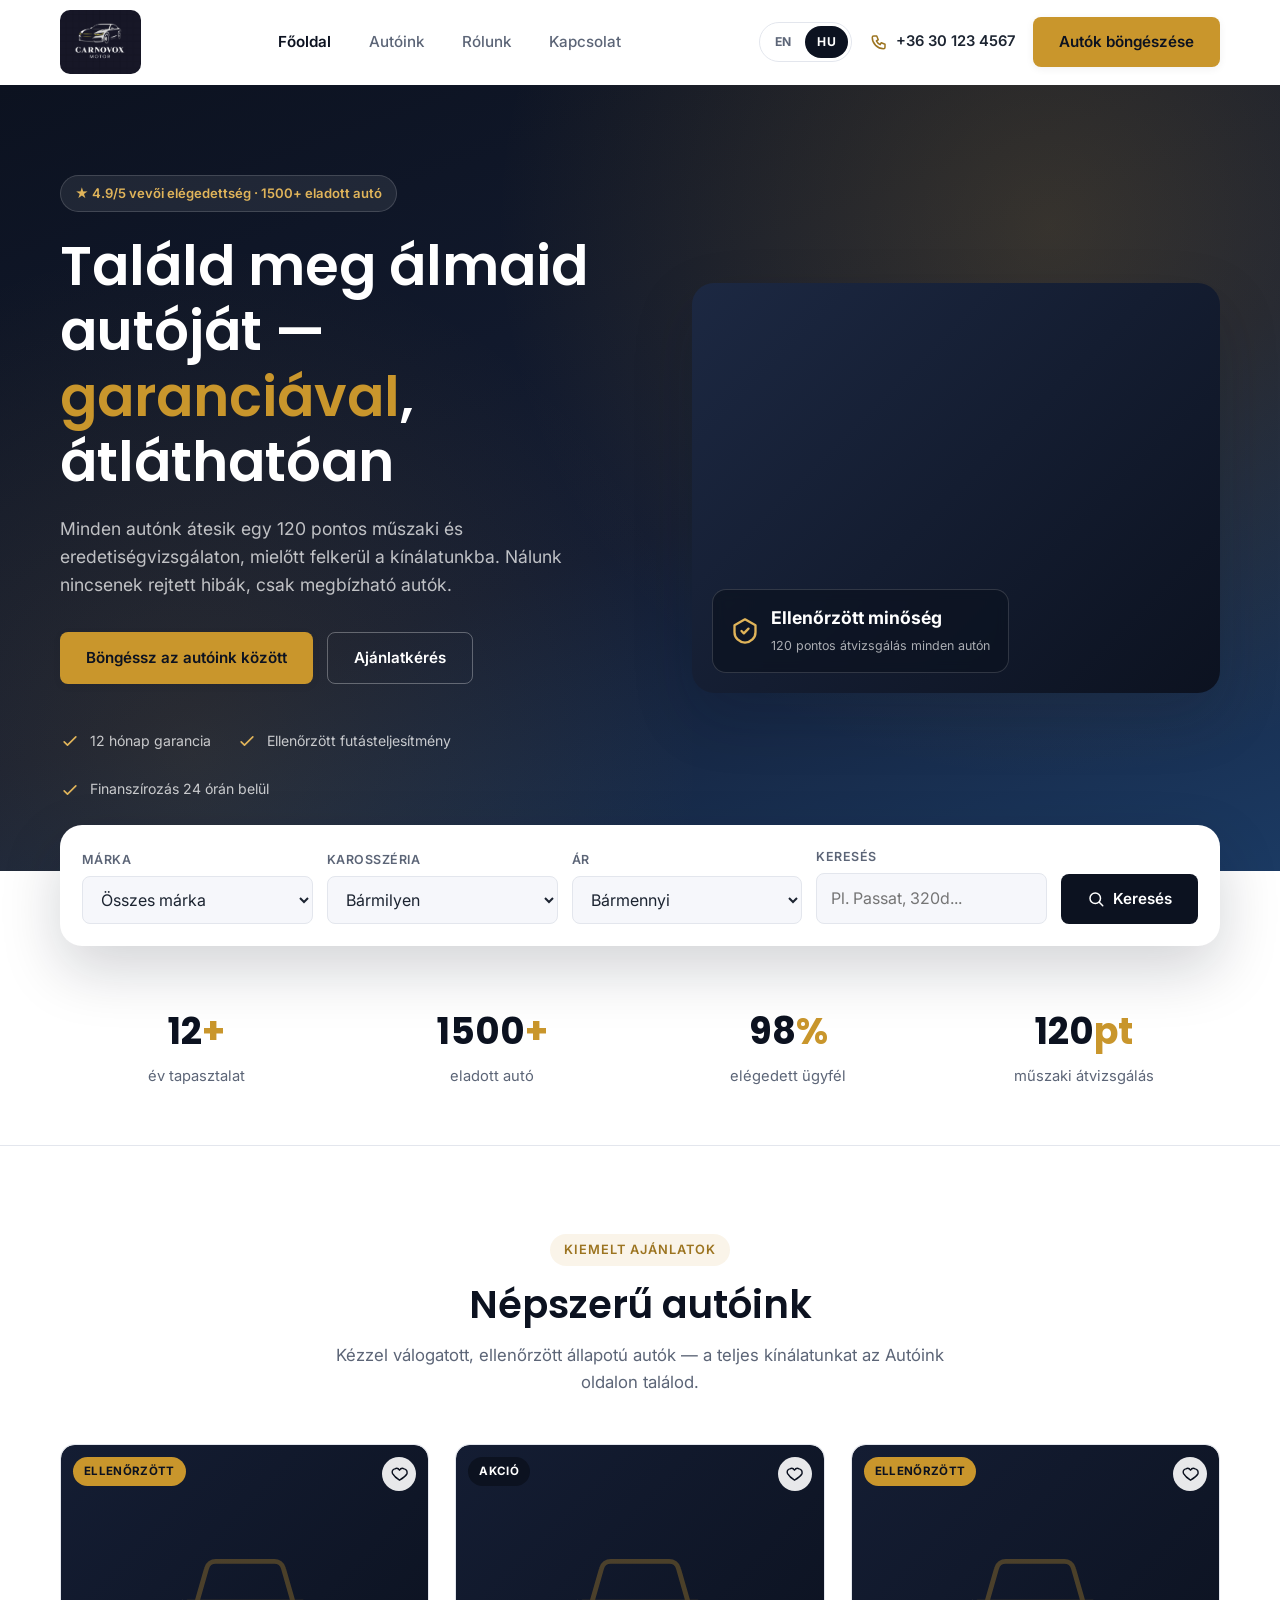
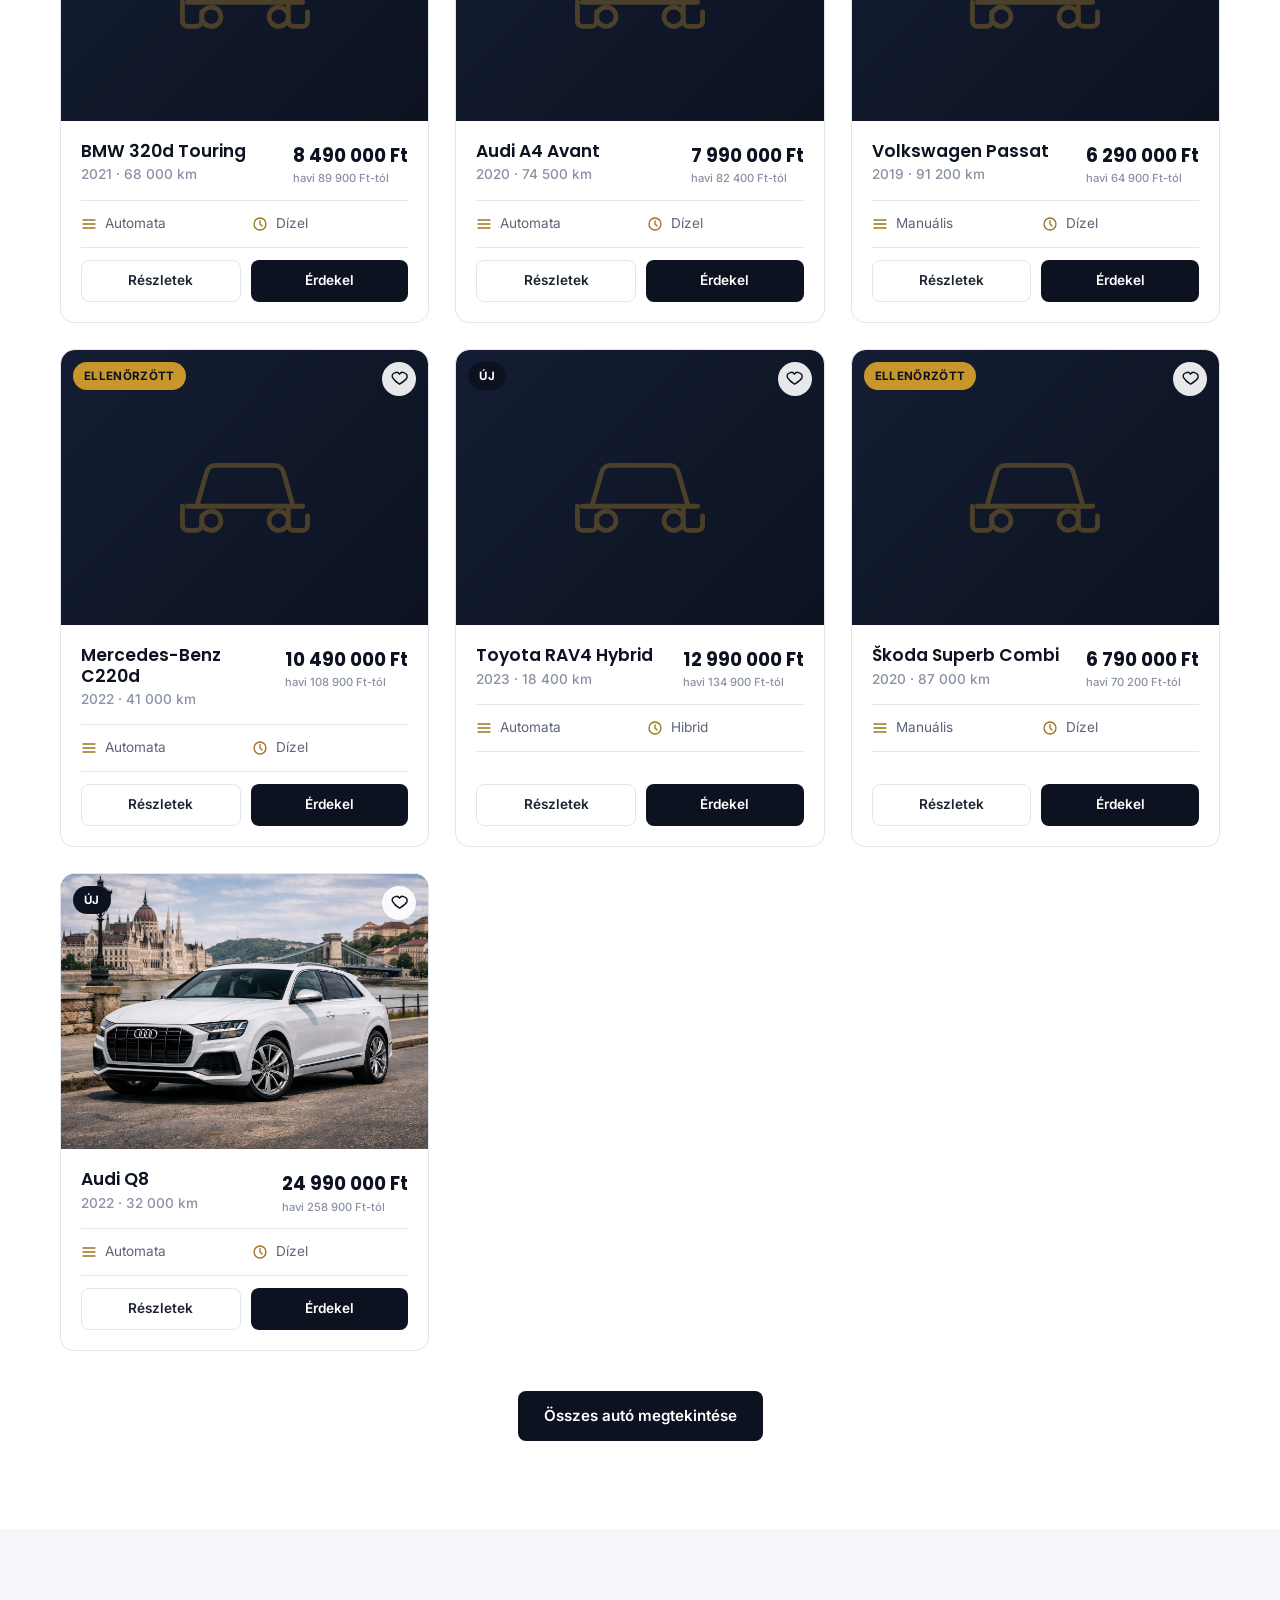
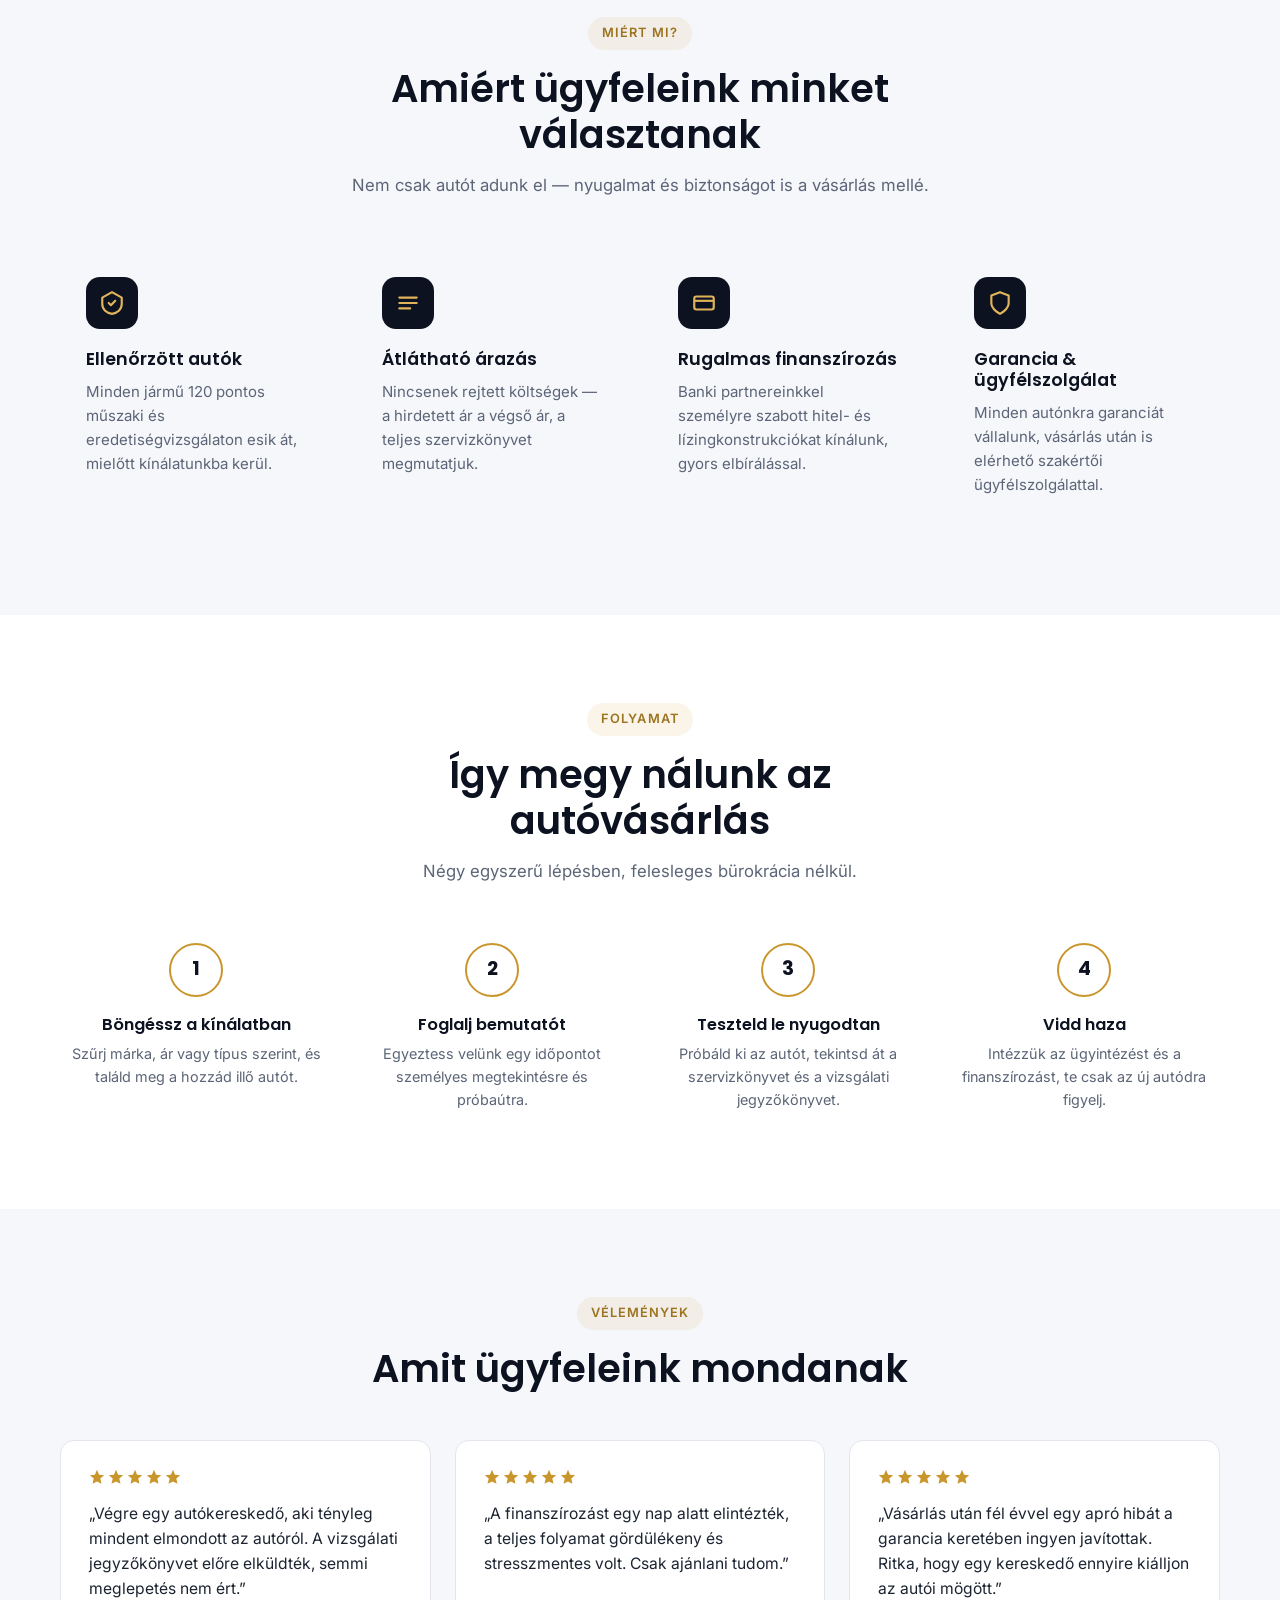
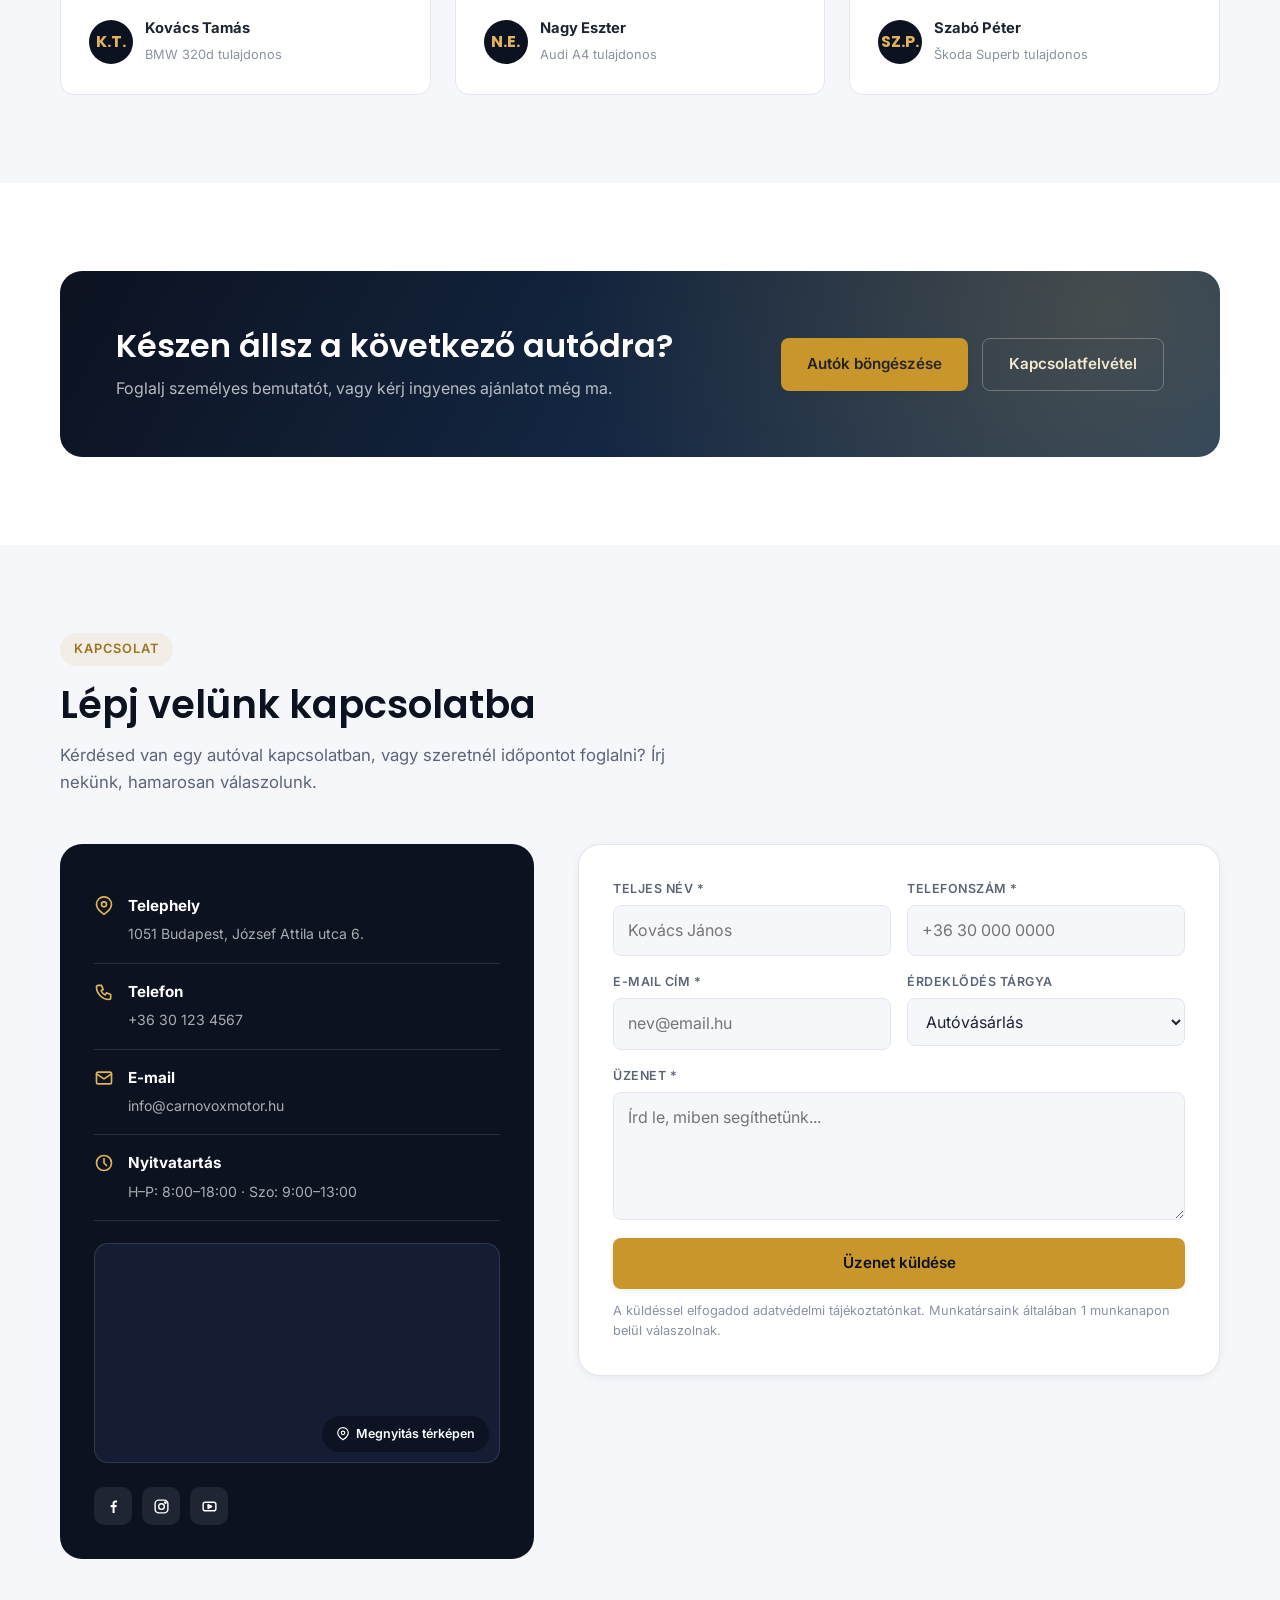
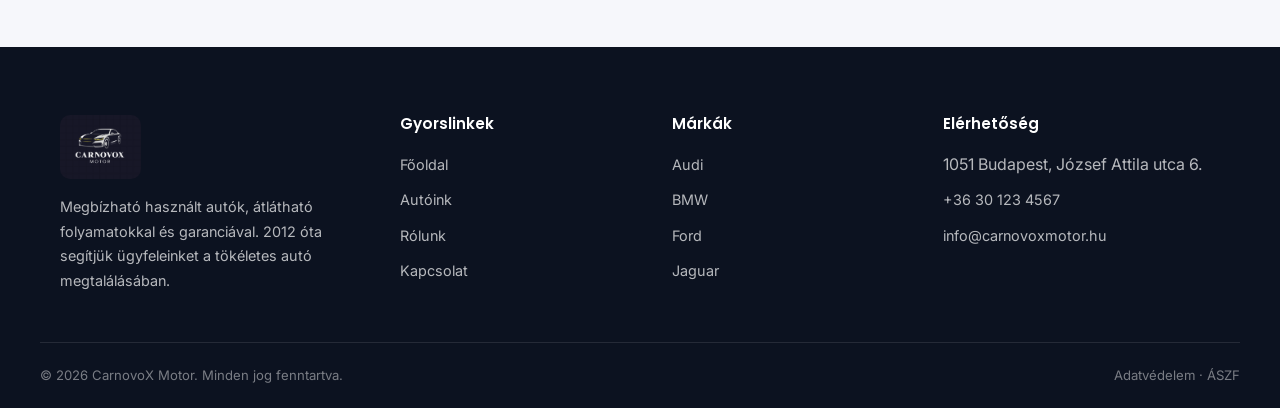
==== commit 844986dc: "Update contact address to József Attila utca 6 in multiple files" ====
--- a/index.html
+++ b/index.html
@@ -293,7 +293,7 @@
         <div class="contact-info-card reveal">
           <div class="contact-info-item">
             <svg viewBox="0 0 24 24" fill="none" stroke="currentColor" stroke-width="2"><path d="M21 10c0 6-9 12-9 12S3 16 3 10a9 9 0 0 1 18 0Z" stroke-linejoin="round"/><circle cx="12" cy="10" r="3"/></svg>
-            <div><strong data-i18n="label_location">Telephely</strong><span data-i18n="contact_address">1052 Budapest, Példa utca 12.</span></div>
+            <div><strong data-i18n="label_location">Telephely</strong><span data-i18n="contact_address">1051 Budapest, József Attila utca 6.</span></div>
           </div>
           <div class="contact-info-item">
             <svg viewBox="0 0 24 24" fill="none" stroke="currentColor" stroke-width="2"><path d="M5 4h4l2 5-2.5 1.5a11 11 0 0 0 5 5L15 13l5 2v4a2 2 0 0 1-2 2c-8 0-15-7-15-15a2 2 0 0 1 2-2Z" stroke-linecap="round" stroke-linejoin="round"/></svg>
@@ -308,12 +308,12 @@
             <div><strong data-i18n="label_hours">Nyitvatartás</strong><span data-i18n="hours_value">H–P: 8:00–18:00 · Szo: 9:00–13:00</span></div>
           </div>
 
-          <div class="map-placeholder">
-            <div class="map-pin-wrap">
+          <div class="map-embed">
+            <iframe data-i18n-src="map_embed_src" src="https://www.google.com/maps?q=47.498882,19.049433&z=16&output=embed" loading="lazy" referrerpolicy="no-referrer-when-downgrade" title="Térkép"></iframe>
+            <a class="map-embed-link" href="index.html#contact" data-i18n-href="map_href" target="_blank" rel="noopener">
               <svg viewBox="0 0 24 24" fill="none" stroke="currentColor" stroke-width="2"><path d="M21 10c0 6-9 12-9 12S3 16 3 10a9 9 0 0 1 18 0Z" stroke-linejoin="round"/><circle cx="12" cy="10" r="3"/></svg>
-            </div>
-            <strong data-i18n="map_city">Budapest, Magyarország</strong>
-            <span data-i18n="contact_address">1052 Budapest, Példa utca 12.</span>
+              <span data-i18n="map_open_label">Megnyitás térképen</span>
+            </a>
           </div>
 
           <div class="social-row">
@@ -392,7 +392,7 @@
     <div class="footer-col">
       <h4 data-i18n="footer_contact">Elérhetőség</h4>
       <ul class="footer-links">
-        <li data-i18n="contact_address">1052 Budapest, Példa utca 12.</li>
+        <li data-i18n="contact_address">1051 Budapest, József Attila utca 6.</li>
         <li><a href="tel:+36301234567" data-i18n-href="contact_phone_href" data-i18n="contact_phone_display">+36 30 123 4567</a></li>
         <li><a href="mailto:info@carnovoxmotor.hu" data-i18n-href="contact_email_href" data-i18n="contact_email_display">info@carnovoxmotor.hu</a></li>
       </ul>
--- a/assets/css/style.css
+++ b/assets/css/style.css
@@ -178,7 +178,7 @@
   flex-shrink: 0;
 }
 .site-logo-img {
-  height: 46px;
+  height: clamp(40px, 6vw + 24px, 64px);
   width: auto;
   border-radius: 10px;
   display: block;
@@ -253,6 +253,14 @@
 @media (max-width: 900px) {
   .header-phone { display: none; }
   .nav-toggle { display: flex; }
+  .header-inner { gap: 10px; }
+}
+@media (max-width: 560px) {
+  .header-actions { gap: 10px; }
+  .header-actions .btn-primary { display: none; }
+  .lang-btn { padding: 5px 9px; font-size: 0.7rem; }
+}
+@media (max-width: 900px) {
   .main-nav {
     position: fixed;
     inset: 84px 0 auto 0;
@@ -662,48 +670,42 @@
 .contact-info-item strong { display: block; margin-bottom: 3px; font-size: 0.95rem; }
 .contact-info-item span { color: rgba(255,255,255,0.65); font-size: 0.88rem; }
 
-.map-placeholder {
+.map-embed {
   position: relative;
   margin-top: 22px;
   border-radius: var(--radius-md);
-  height: 170px;
-  background:
-    radial-gradient(circle at 50% 42%, rgba(201,150,44,0.10), transparent 55%),
-    repeating-linear-gradient(0deg, rgba(255,255,255,0.05) 0 1px, transparent 1px 26px),
-    repeating-linear-gradient(90deg, rgba(255,255,255,0.05) 0 1px, transparent 1px 26px);
-  display: flex;
-  flex-direction: column;
-  align-items: center;
-  justify-content: center;
-  gap: 4px;
-  text-align: center;
+  height: 220px;
   overflow: hidden;
   border: 1px solid rgba(255,255,255,0.12);
-}
-.map-pin-wrap {
-  position: relative;
-  width: 34px;
-  height: 34px;
-  margin-bottom: 8px;
-  display: flex;
-  align-items: center;
-  justify-content: center;
-}
-.map-pin-wrap::before {
-  content: "";
+  background: var(--c-dark-2);
+}
+.map-embed iframe {
   position: absolute;
   inset: 0;
-  border-radius: 50%;
-  background: rgba(201, 150, 44, 0.25);
-  animation: map-pulse 2.4s ease-out infinite;
-}
-.map-pin-wrap svg { width: 26px; height: 26px; color: var(--c-accent-light); position: relative; z-index: 1; }
-@keyframes map-pulse {
-  0% { transform: scale(0.6); opacity: 0.8; }
-  100% { transform: scale(2.1); opacity: 0; }
-}
-.map-placeholder strong { color: var(--c-white); font-size: 0.94rem; }
-.map-placeholder span { color: rgba(255,255,255,0.65); font-size: 0.8rem; }
+  width: 100%;
+  height: 100%;
+  border: 0;
+}
+.map-embed-link {
+  position: absolute;
+  right: 10px;
+  bottom: 10px;
+  z-index: 2;
+  display: inline-flex;
+  align-items: center;
+  gap: 6px;
+  background: rgba(12, 18, 32, 0.85);
+  color: var(--c-white);
+  font-size: 0.78rem;
+  font-weight: 600;
+  padding: 8px 14px;
+  border-radius: 999px;
+  text-decoration: none;
+  backdrop-filter: blur(4px);
+  transition: background var(--transition);
+}
+.map-embed-link svg { width: 14px; height: 14px; }
+.map-embed-link:hover { background: var(--c-accent-dark); }
 
 .social-row { display: flex; gap: 10px; margin-top: 24px; }
 .social-btn {
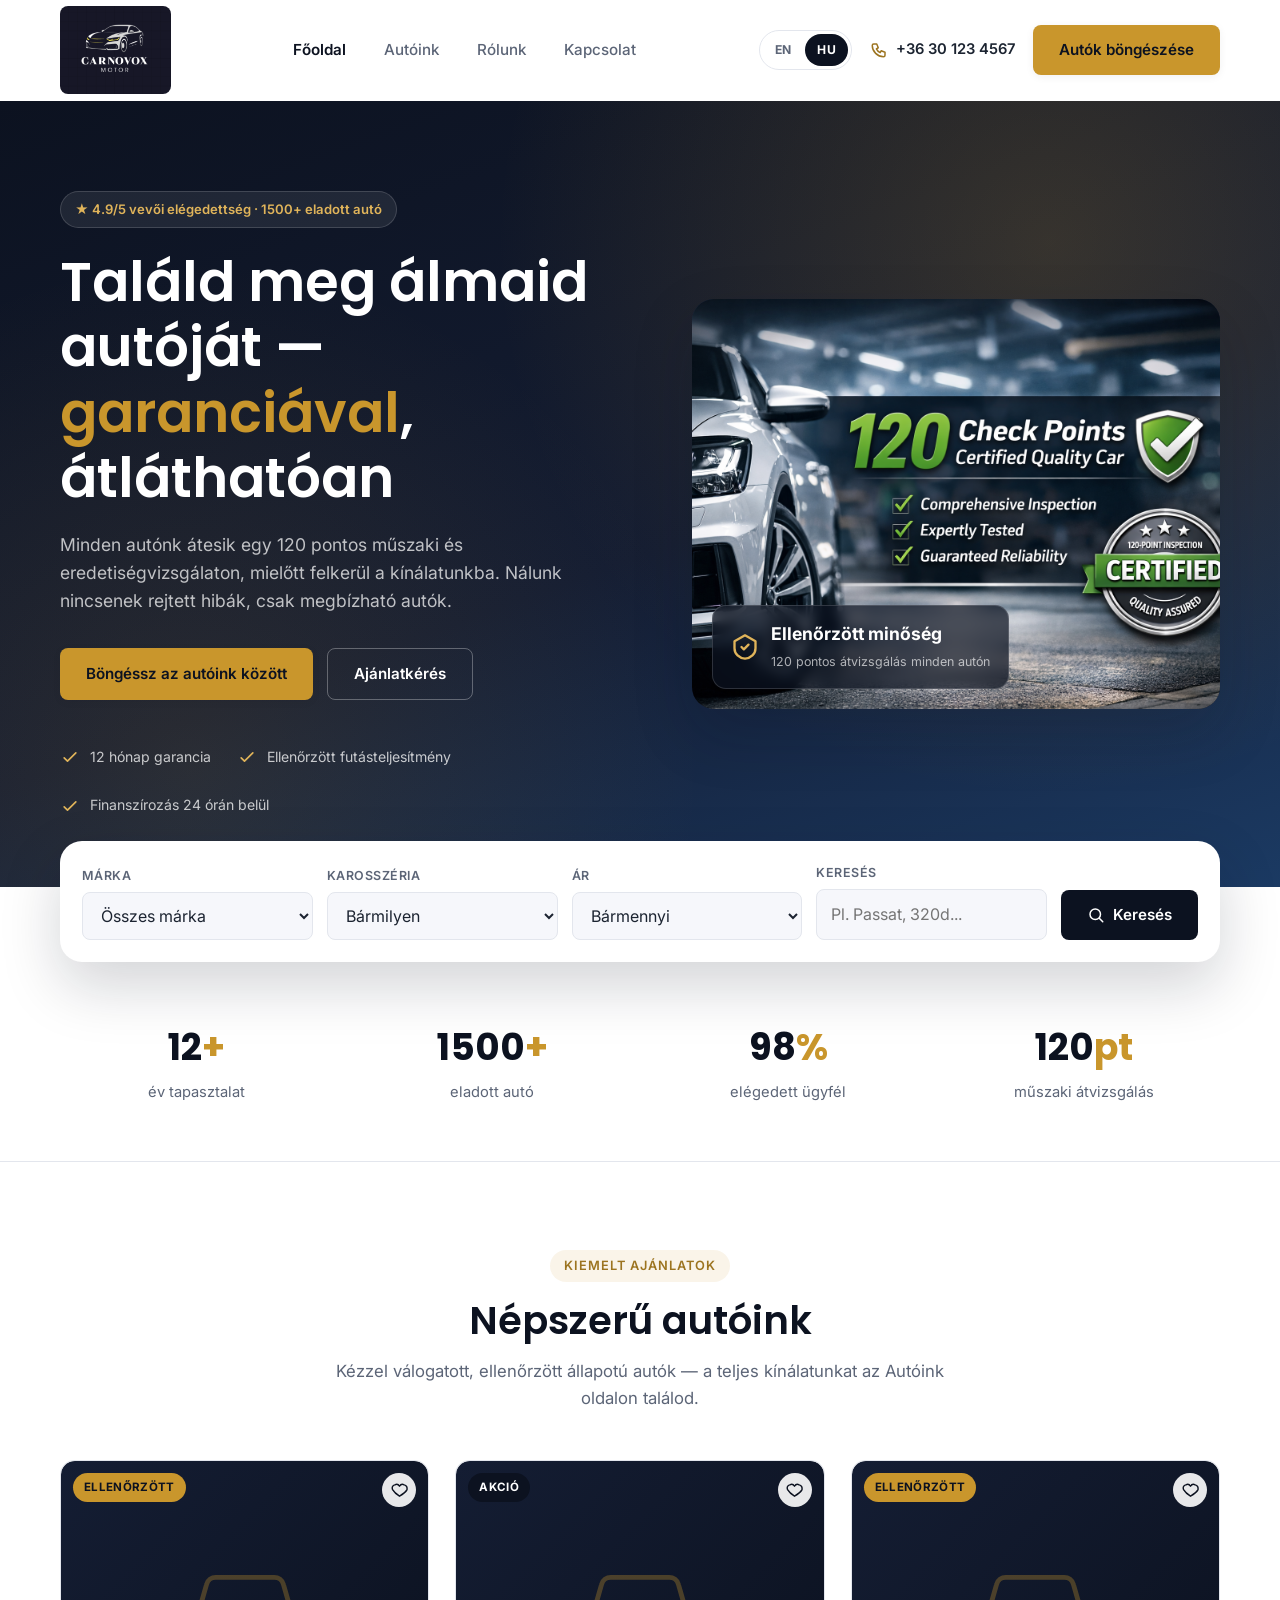
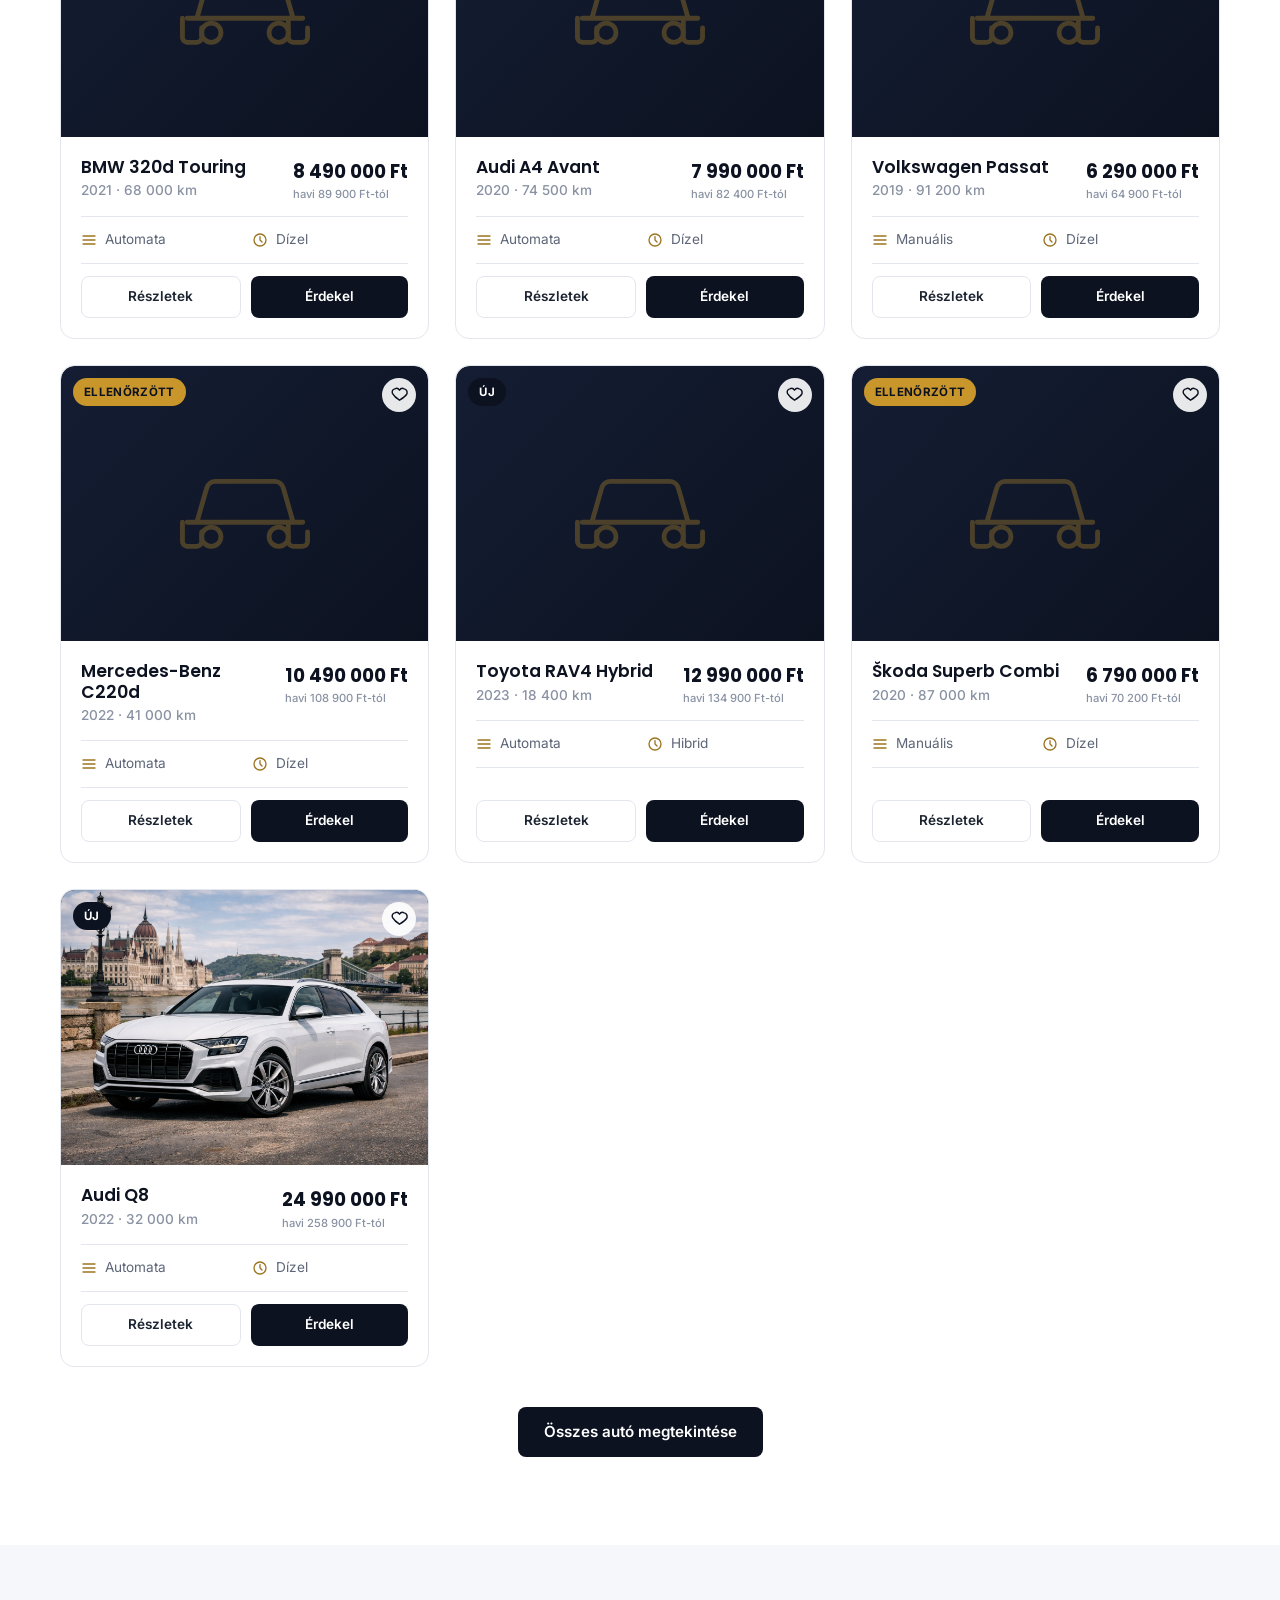
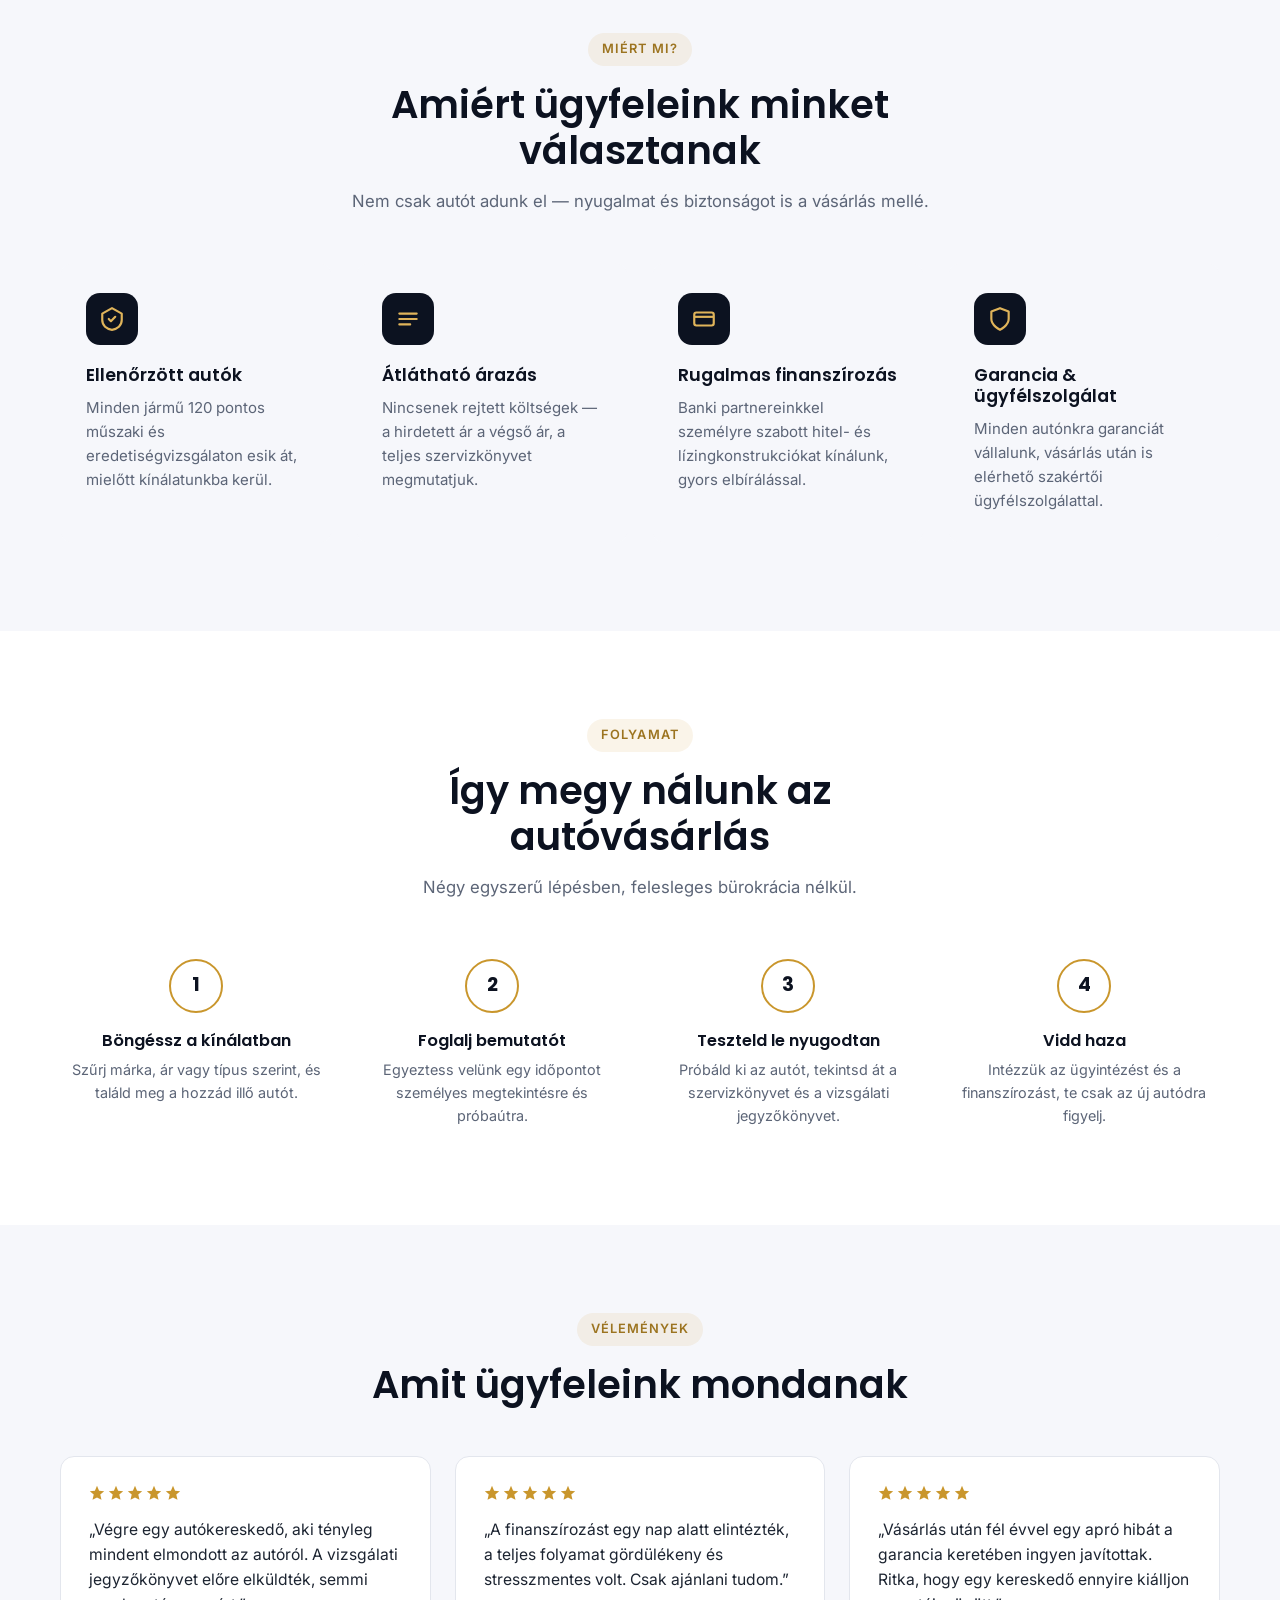
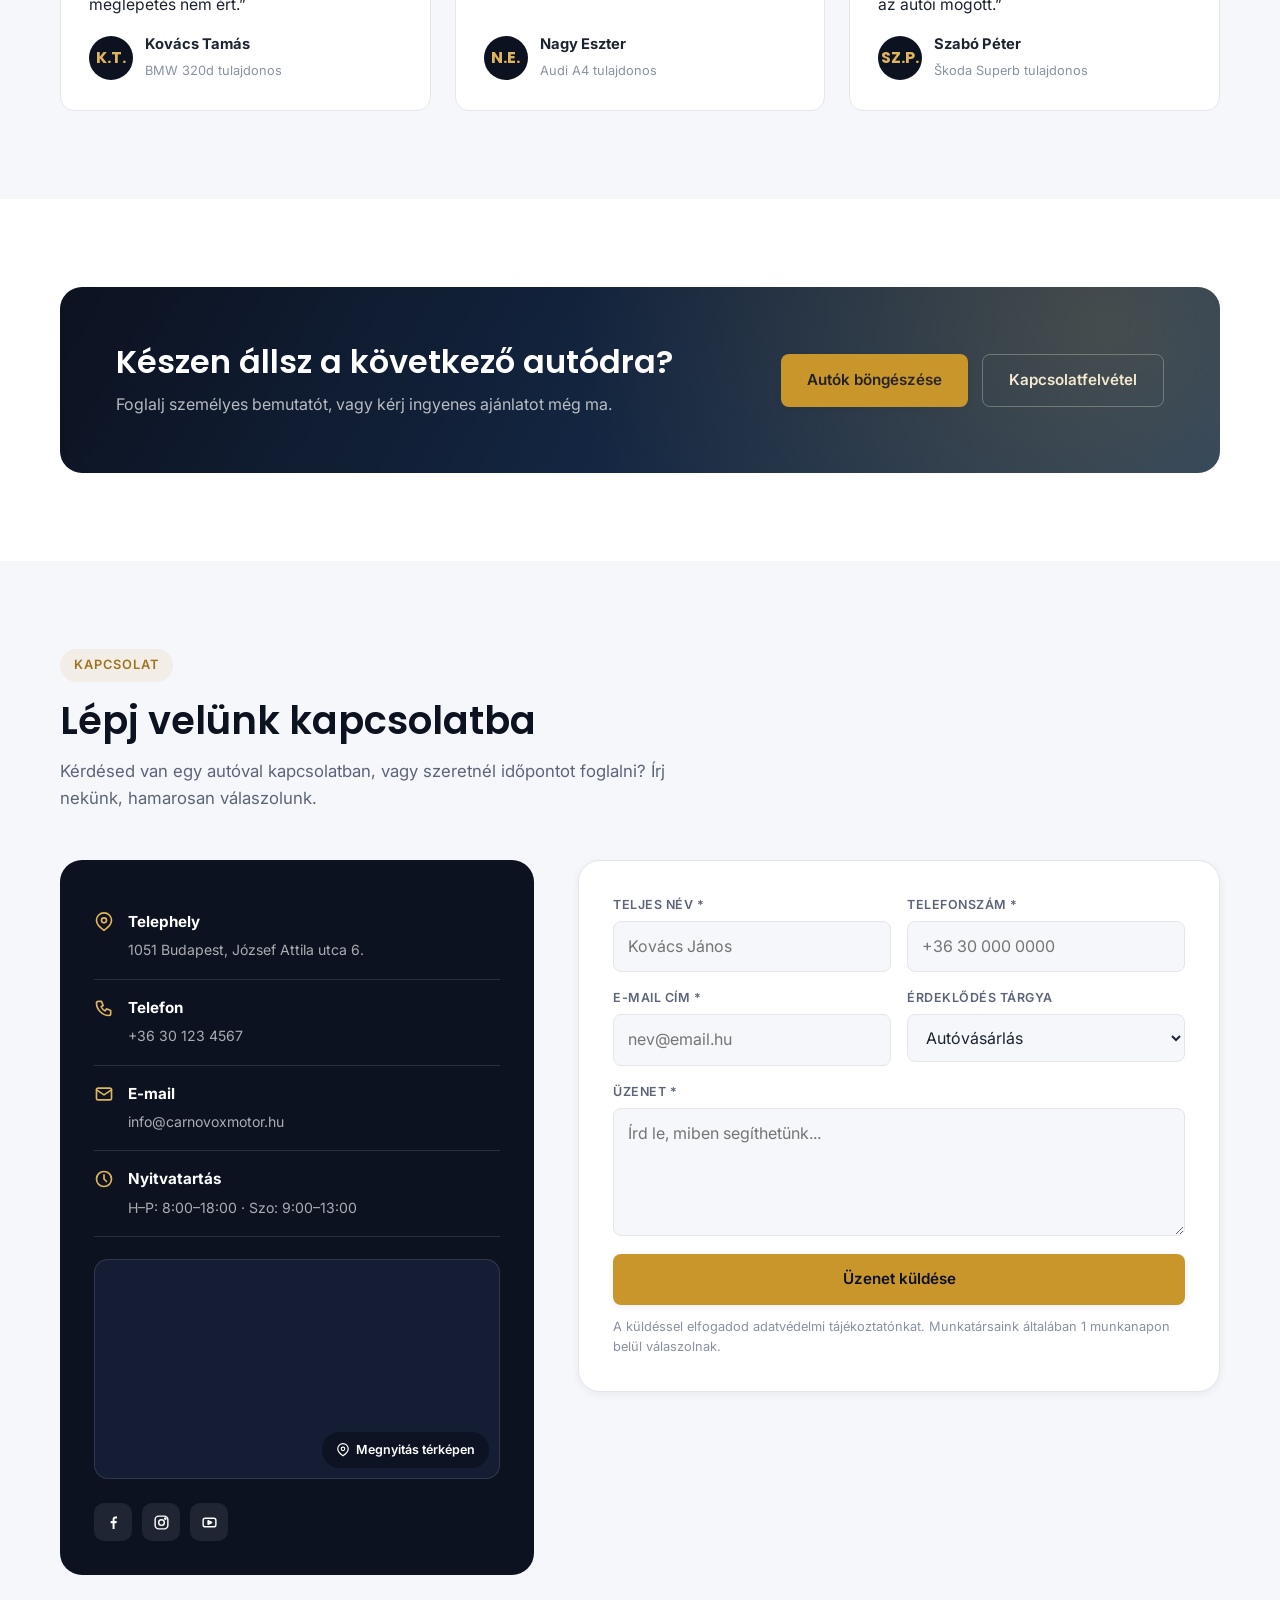
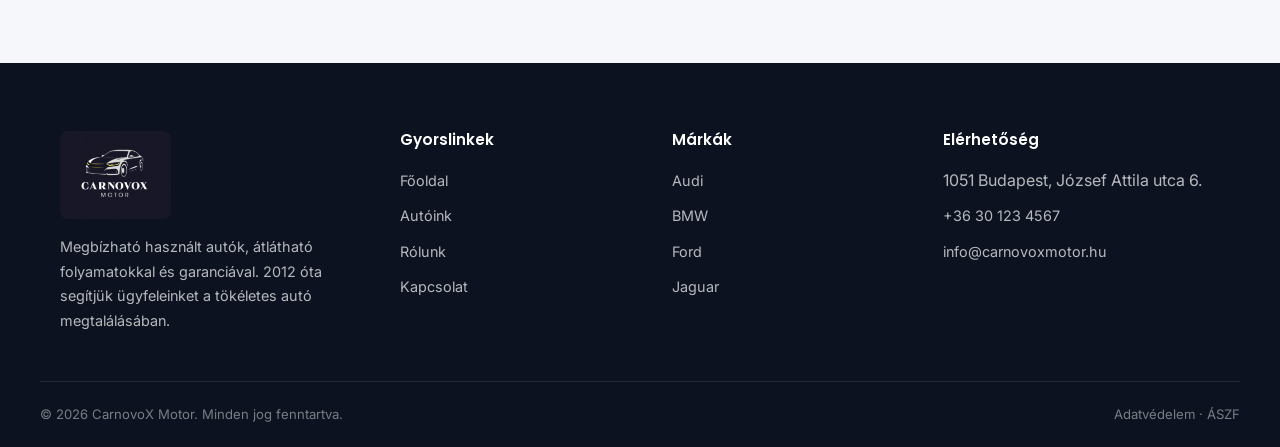
==== commit 8a592af0: "Update images in about and index pages, adjust CSS for logo and navigation height" ====
--- a/index.html
+++ b/index.html
@@ -70,7 +70,7 @@
         </div>
       </div>
       <div class="hero-visual">
-        <img src="assets/images/hero.jpg" data-i18n-alt="hero_visual_alt" alt="Kiemelt autó" loading="lazy" onerror="this.remove()">
+        <img src="assets/images/checkpoint.png" data-i18n-alt="hero_visual_alt" alt="Kiemelt autó" loading="lazy" onerror="this.remove()">
         <div class="hero-visual-badge">
           <svg width="28" height="28" viewBox="0 0 24 24" fill="none" stroke="#e0b45a" stroke-width="2"><path d="M12 2 3 7v6c0 5 4 8.5 9 9 5-.5 9-4 9-9V7l-9-5Z" stroke-linejoin="round"/><path d="m9 12 2 2 4-4" stroke-linecap="round" stroke-linejoin="round"/></svg>
           <div>
--- a/assets/css/style.css
+++ b/assets/css/style.css
@@ -165,7 +165,7 @@
   align-items: center;
   justify-content: space-between;
   gap: 24px;
-  height: 84px;
+  height: 100px;
 }
 .logo {
   display: flex;
@@ -178,11 +178,12 @@
   flex-shrink: 0;
 }
 .site-logo-img {
-  height: clamp(40px, 6vw + 24px, 64px);
+  height: clamp(56px, 8vw + 30px, 88px);
   width: auto;
-  border-radius: 10px;
+  border-radius: 8px;
   display: block;
   flex-shrink: 0;
+  image-rendering: -webkit-optimize-contrast;
 }
 
 .main-nav {
@@ -263,7 +264,7 @@
 @media (max-width: 900px) {
   .main-nav {
     position: fixed;
-    inset: 84px 0 auto 0;
+    inset: 100px 0 auto 0;
     background: var(--c-white);
     flex-direction: column;
     align-items: stretch;
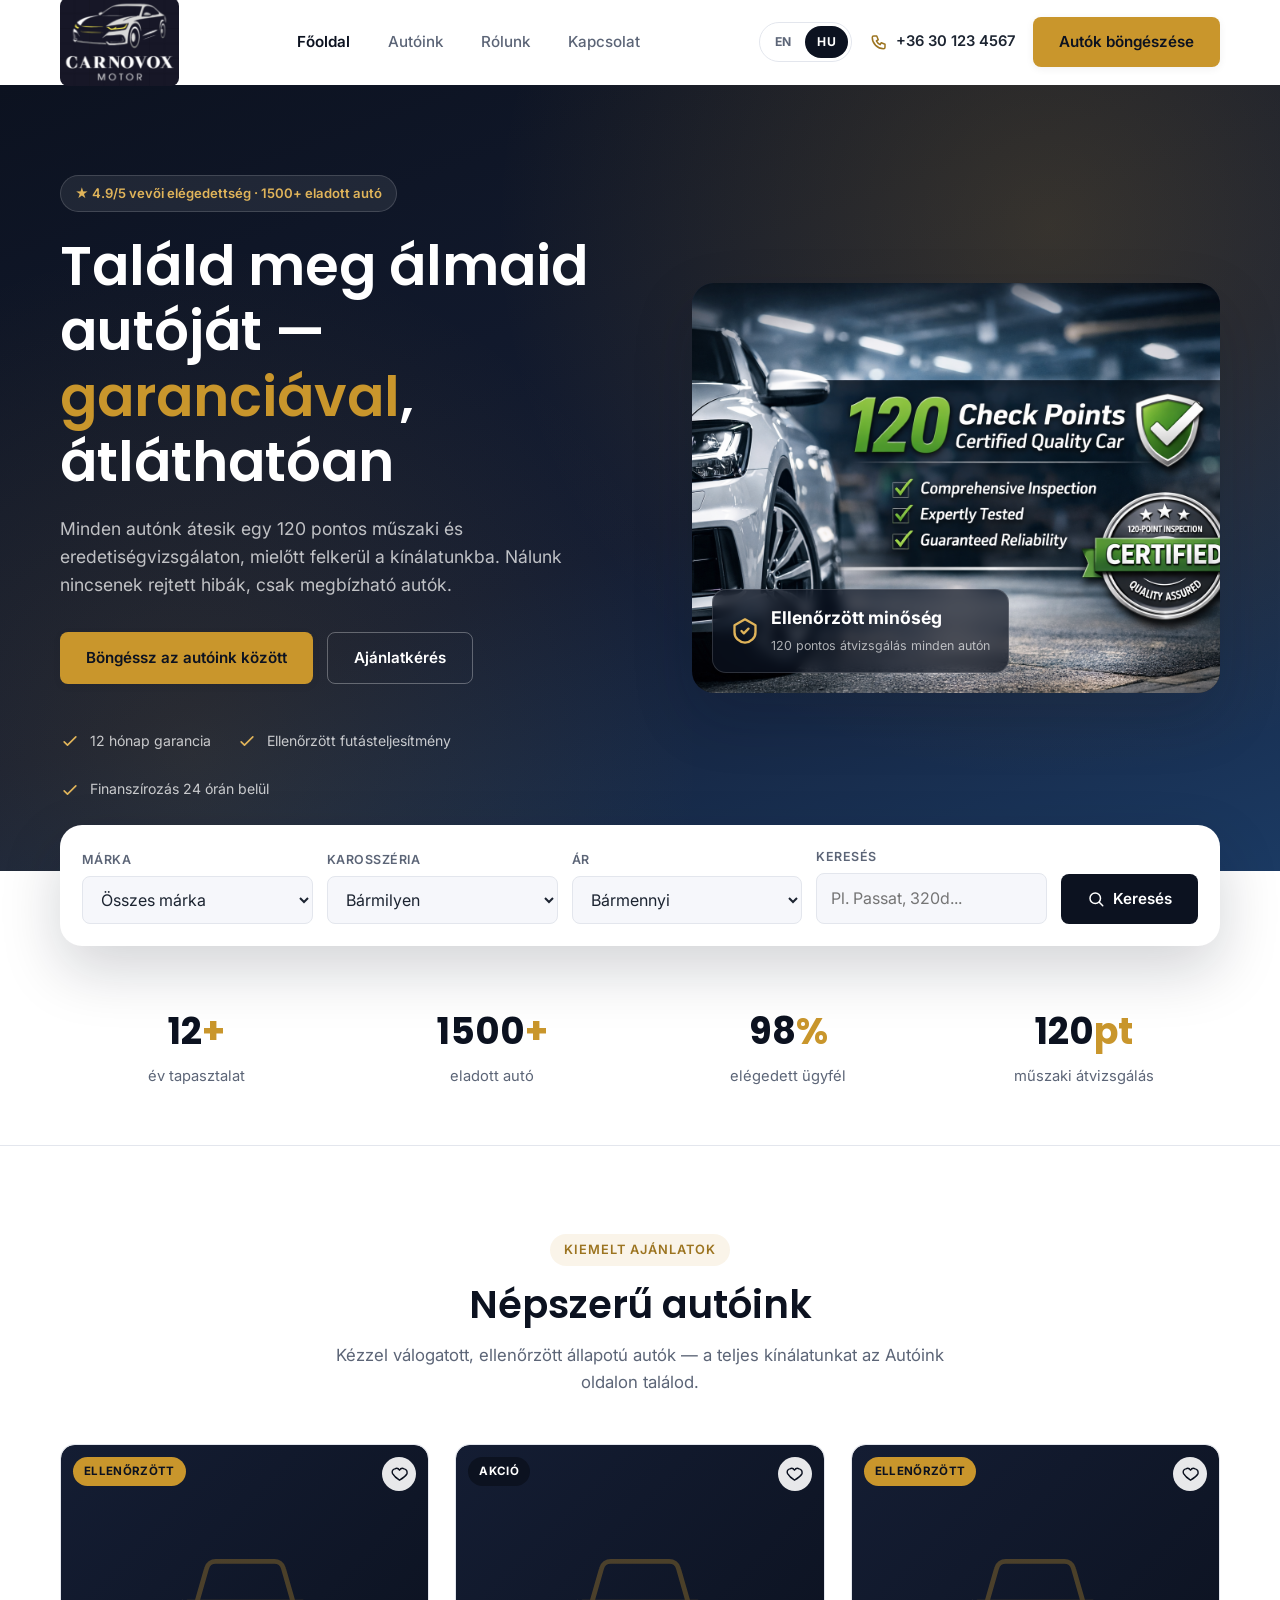
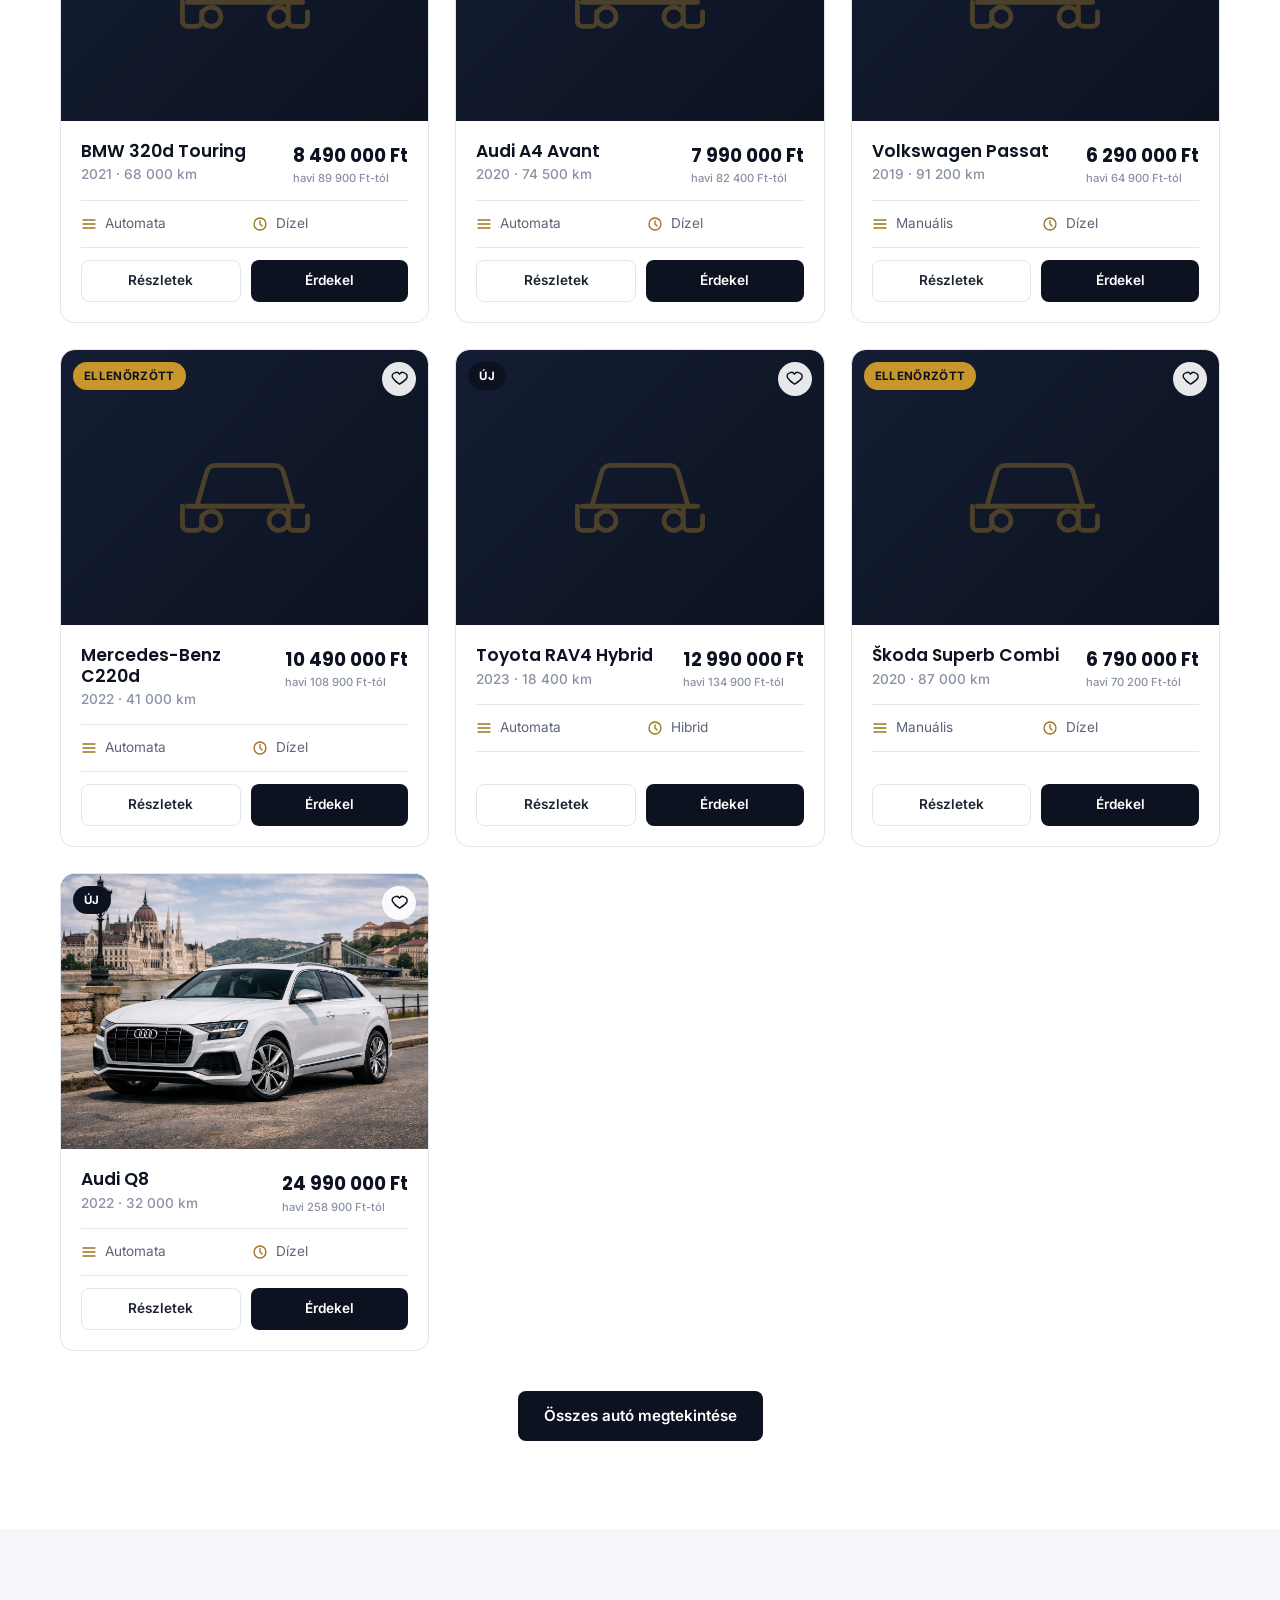
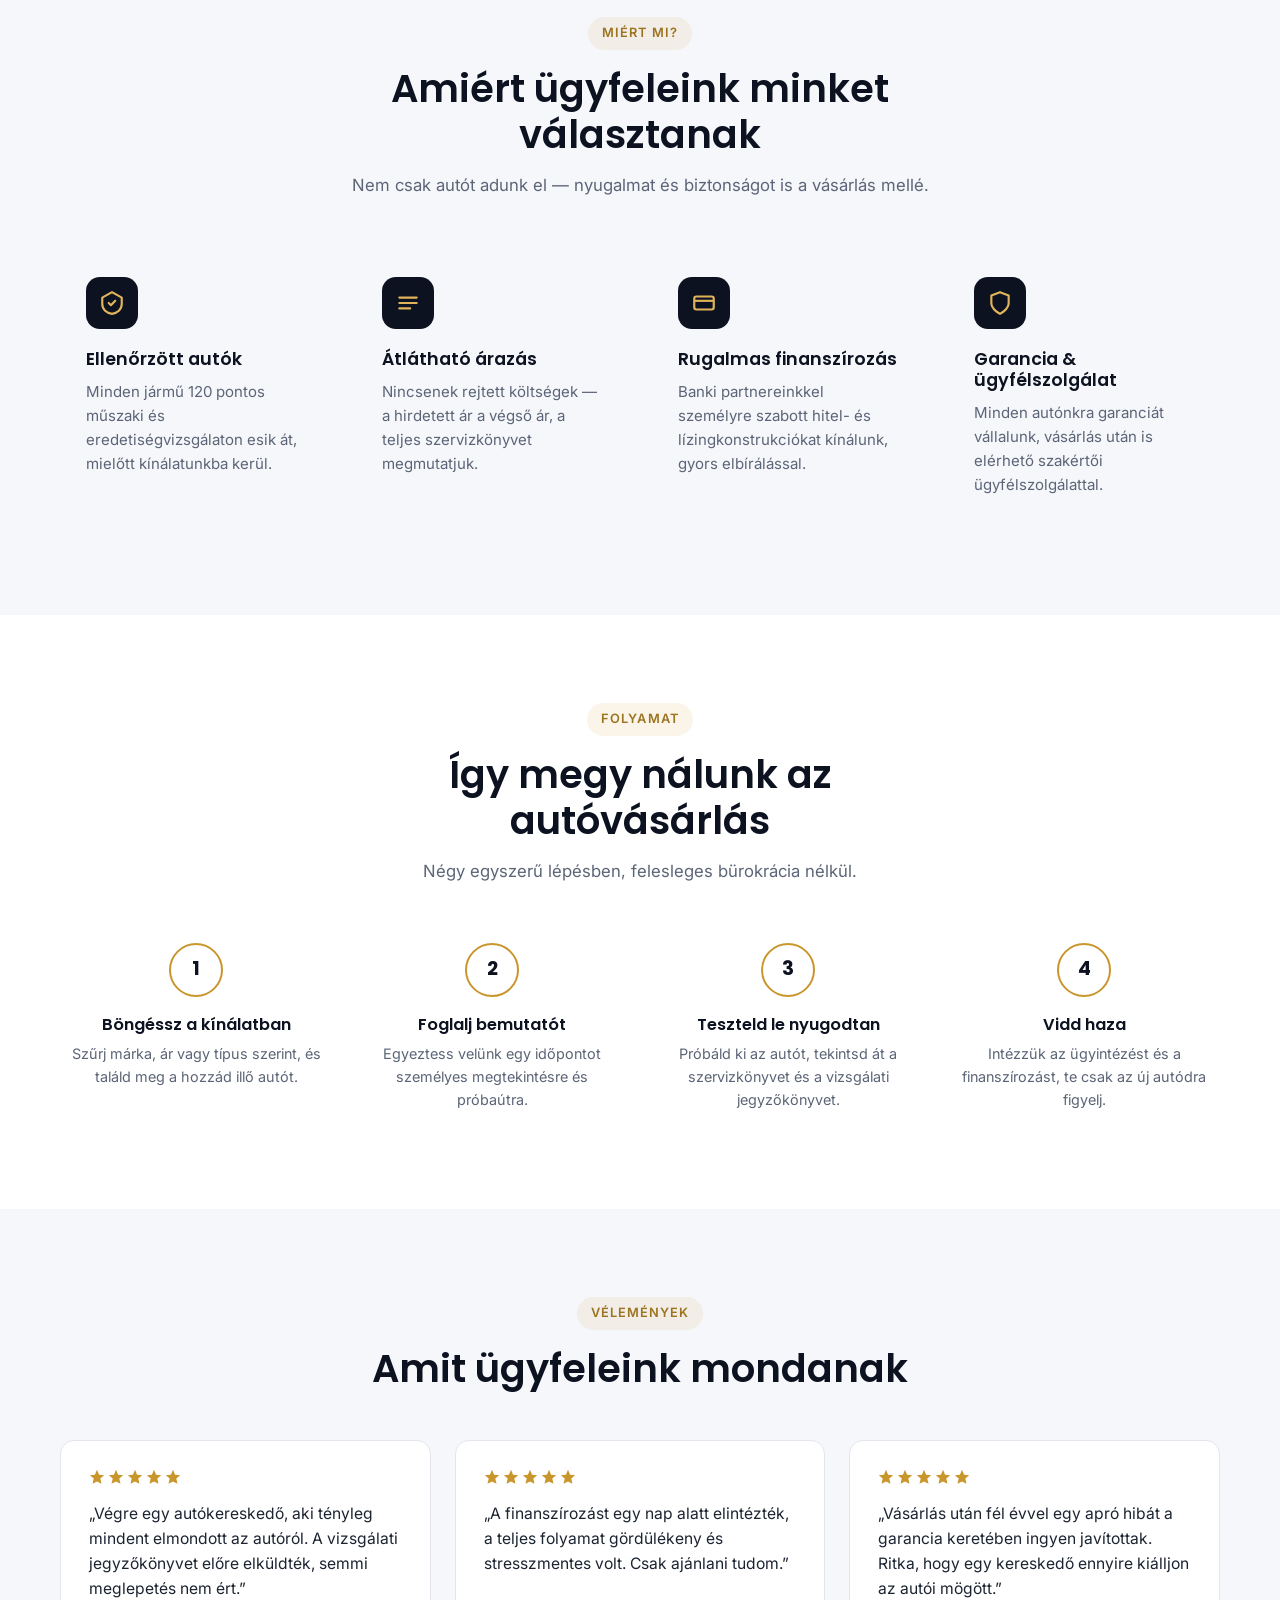
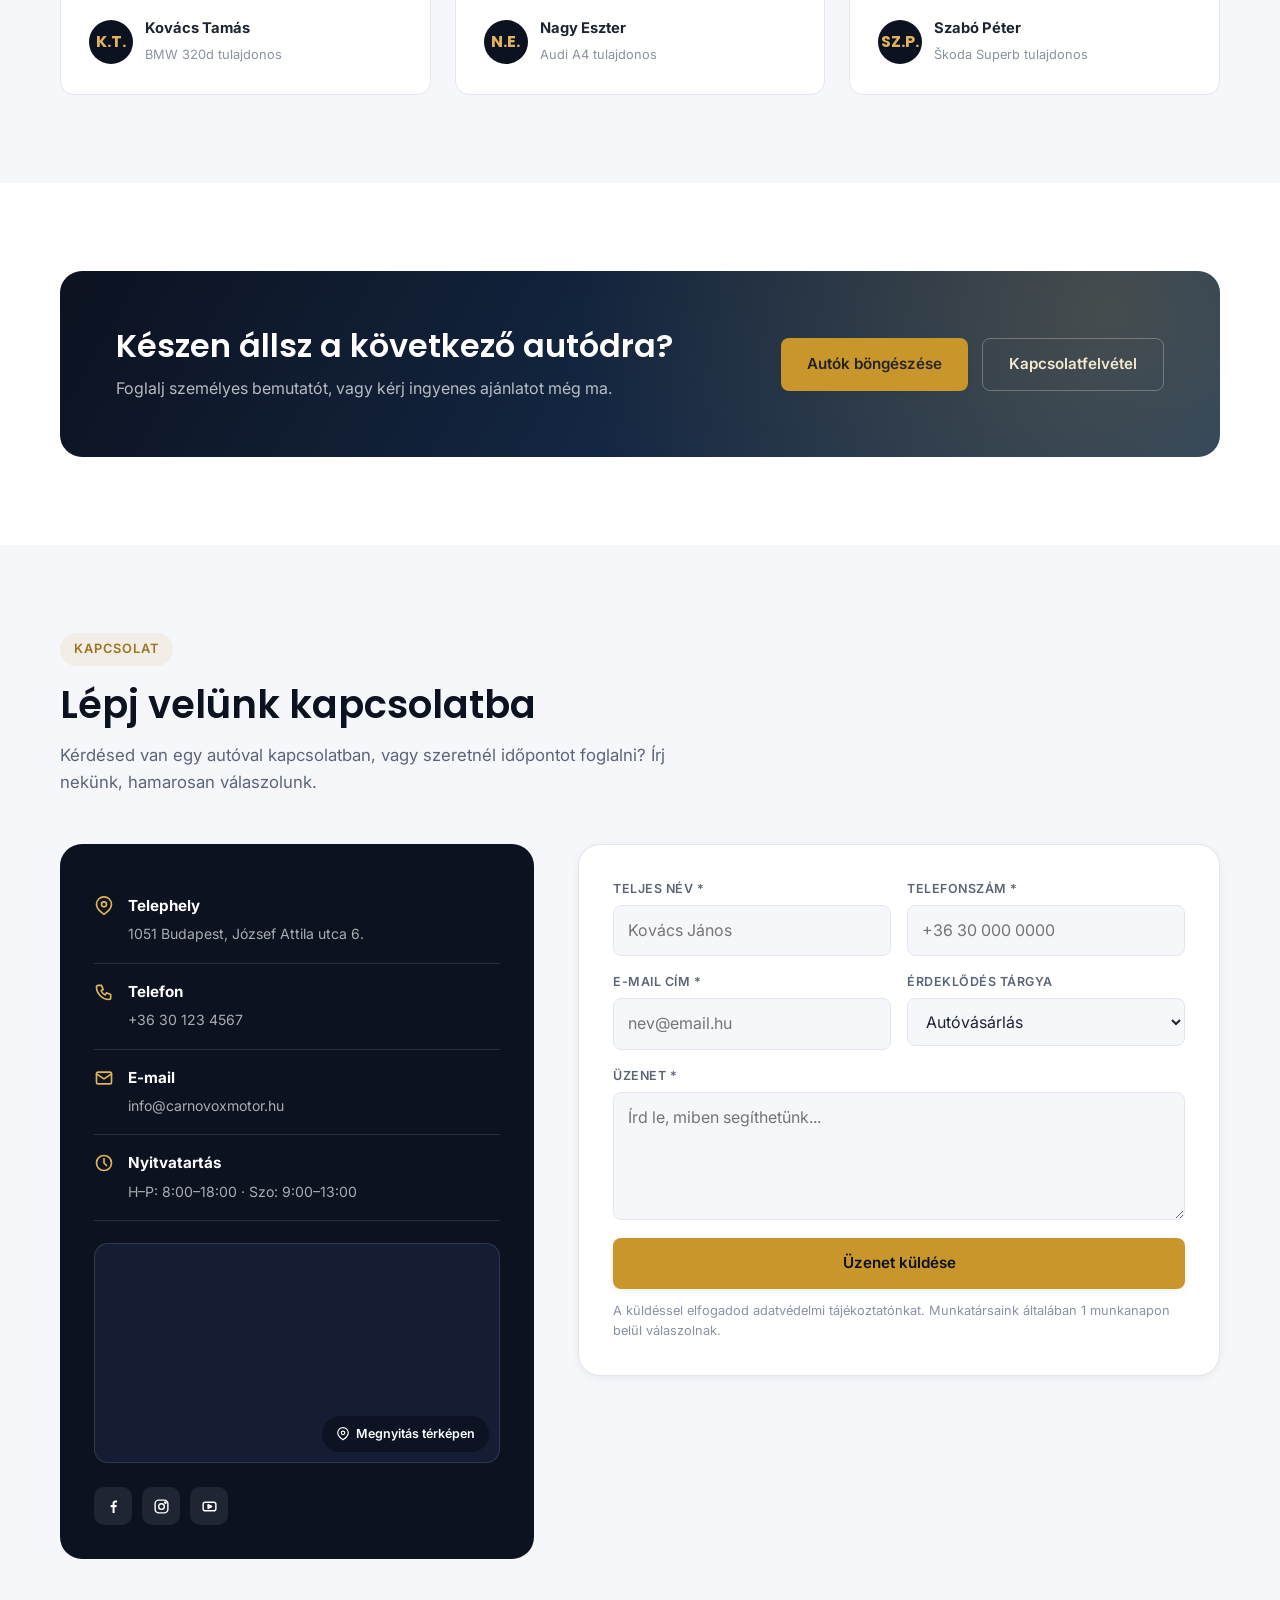
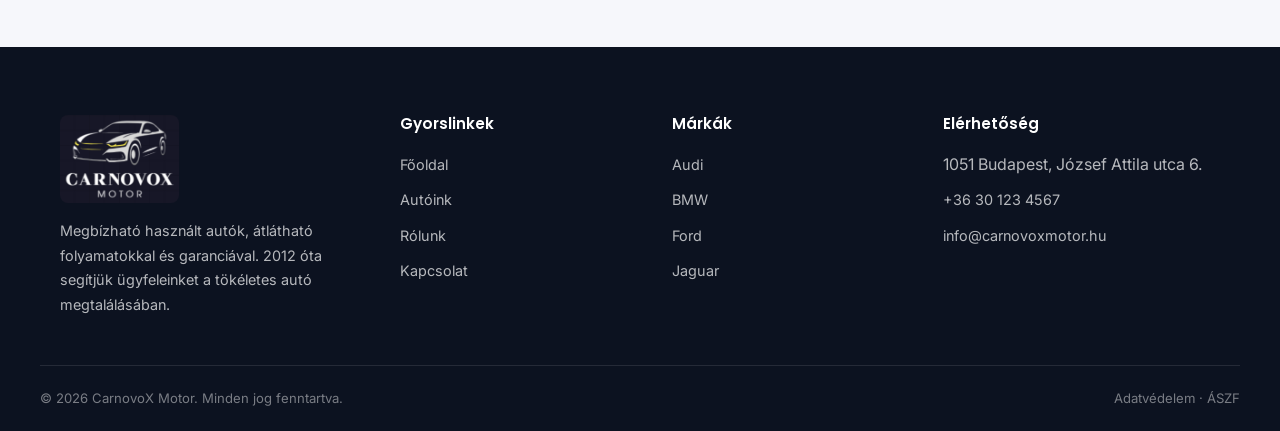
==== commit 4d1c8d4e: "Update logo image references to use cropped version across all pages" ====
--- a/index.html
+++ b/index.html
@@ -16,7 +16,7 @@
 <header class="site-header" id="siteHeader">
   <div class="container header-inner">
     <a href="index.html" class="logo">
-      <img src="assets/images/logo.png" alt="CarnovoX Motor" class="site-logo-img">
+      <img src="assets/images/logo-crop.png" alt="CarnovoX Motor" class="site-logo-img">
     </a>
     <nav class="main-nav" id="mainNav">
       <a href="index.html" class="nav-link active" data-i18n="nav_home">Főoldal</a>
@@ -372,7 +372,7 @@
   <div class="container footer-grid">
     <div class="footer-col">
       <div class="footer-brand-row">
-        <img src="assets/images/logo.png" alt="CarnovoX Motor" class="site-logo-img">
+        <img src="assets/images/logo-crop.png" alt="CarnovoX Motor" class="site-logo-img">
       </div>
       <p data-i18n="footer_about">Megbízható használt autók, átlátható folyamatokkal és garanciával.</p>
     </div>
--- a/assets/css/style.css
+++ b/assets/css/style.css
@@ -165,7 +165,7 @@
   align-items: center;
   justify-content: space-between;
   gap: 24px;
-  height: 100px;
+  height: 84px;
 }
 .logo {
   display: flex;
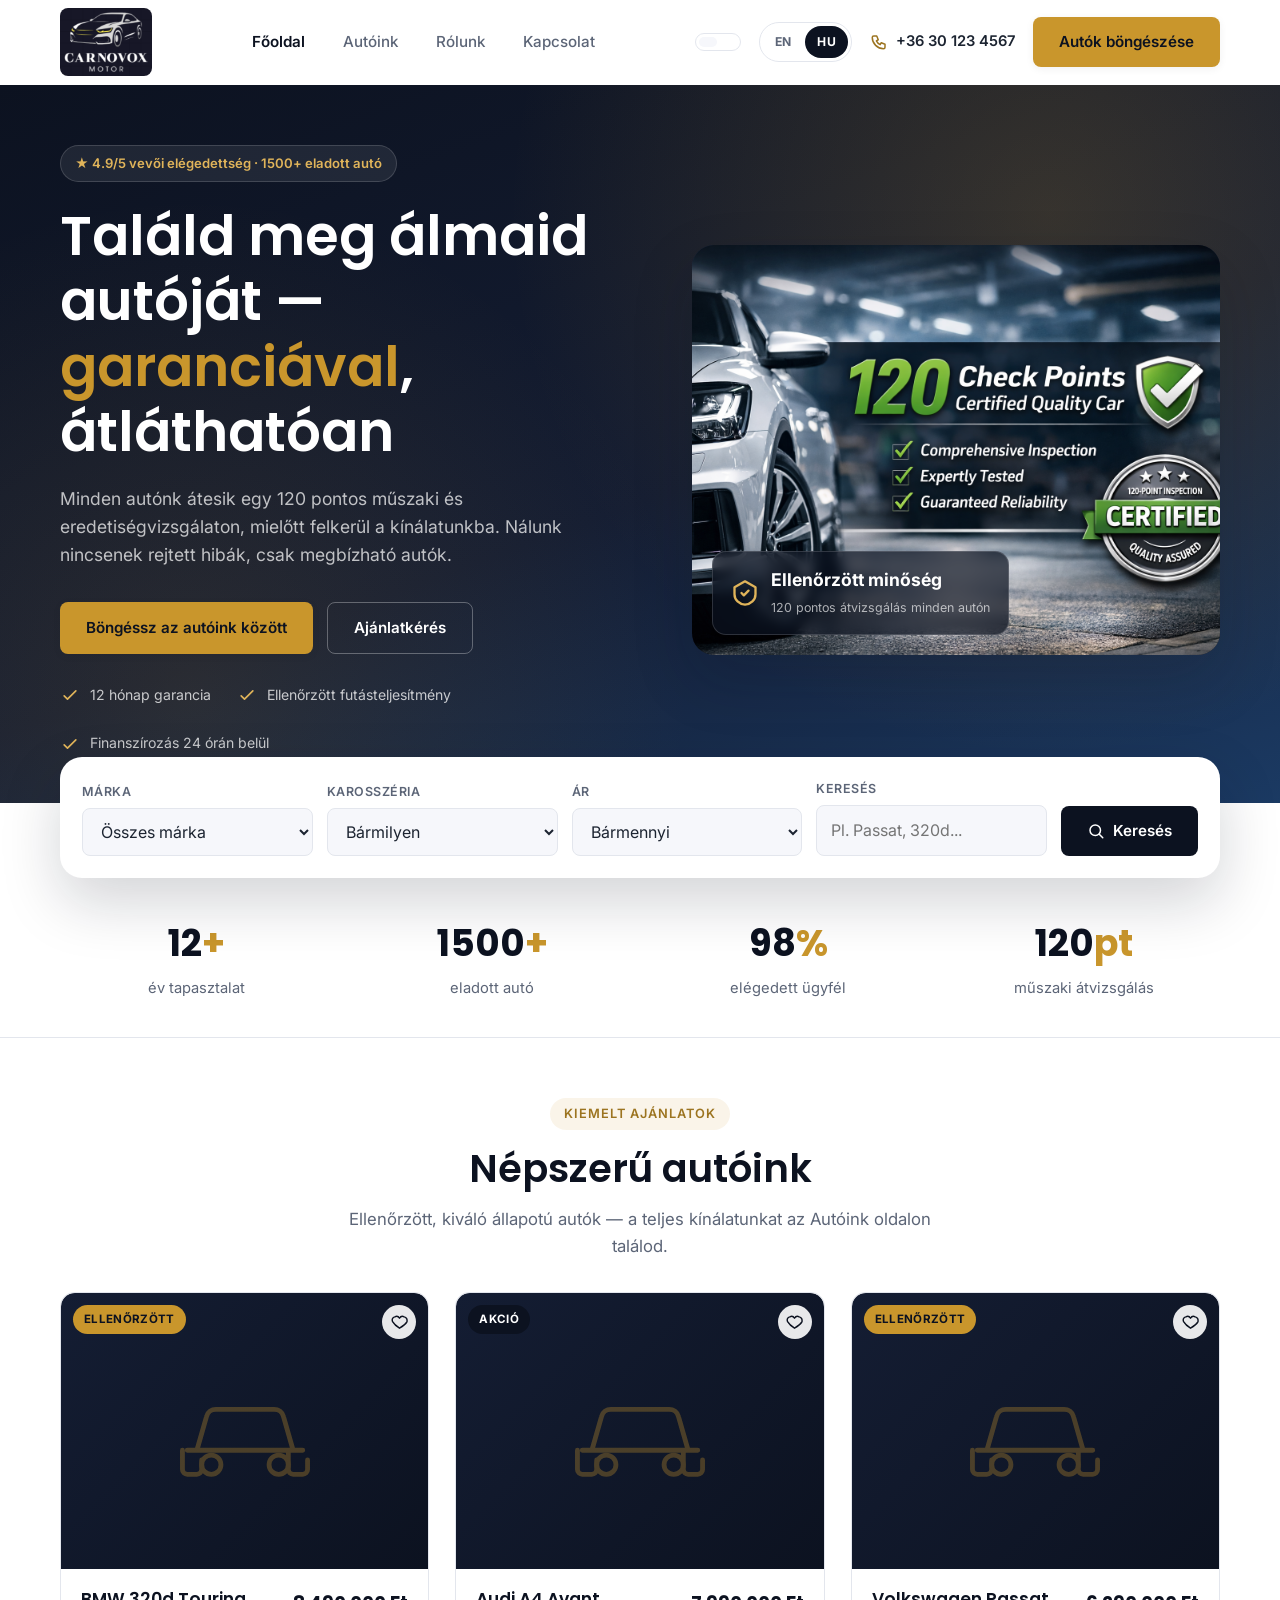
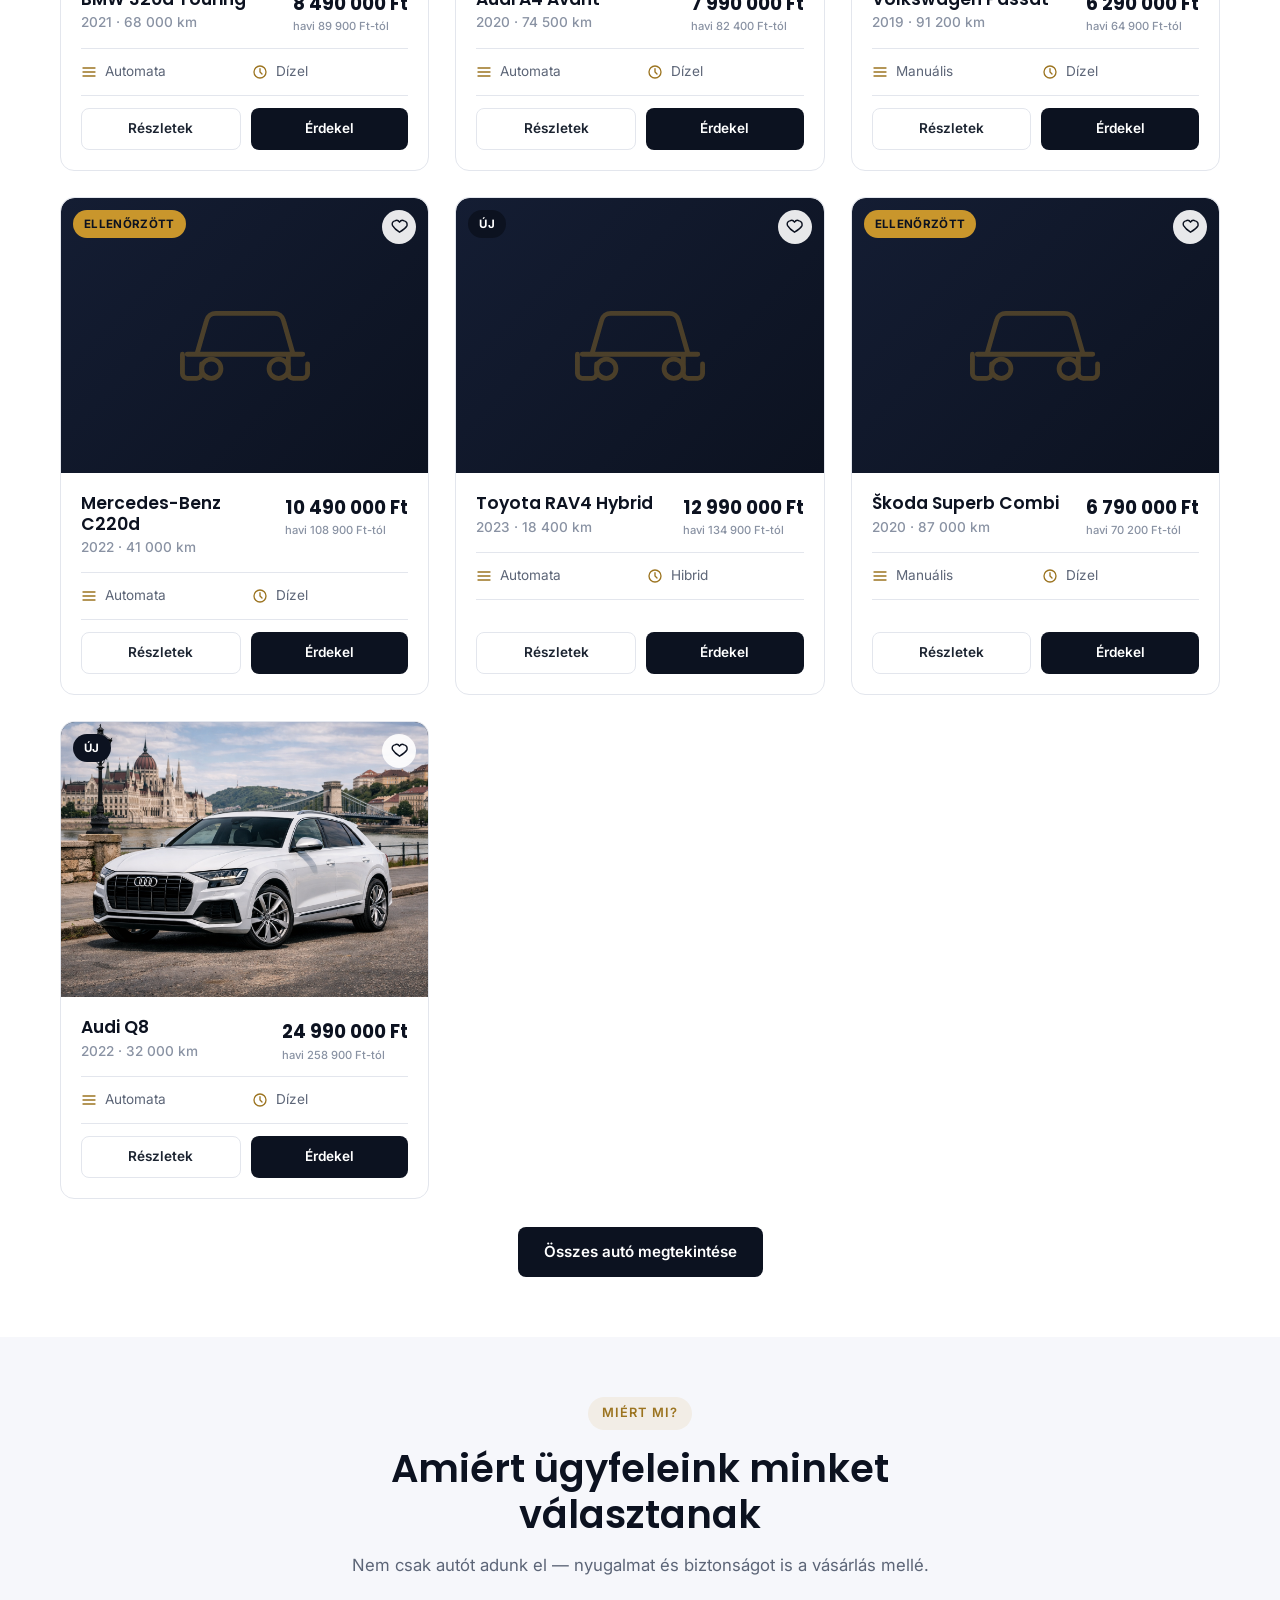
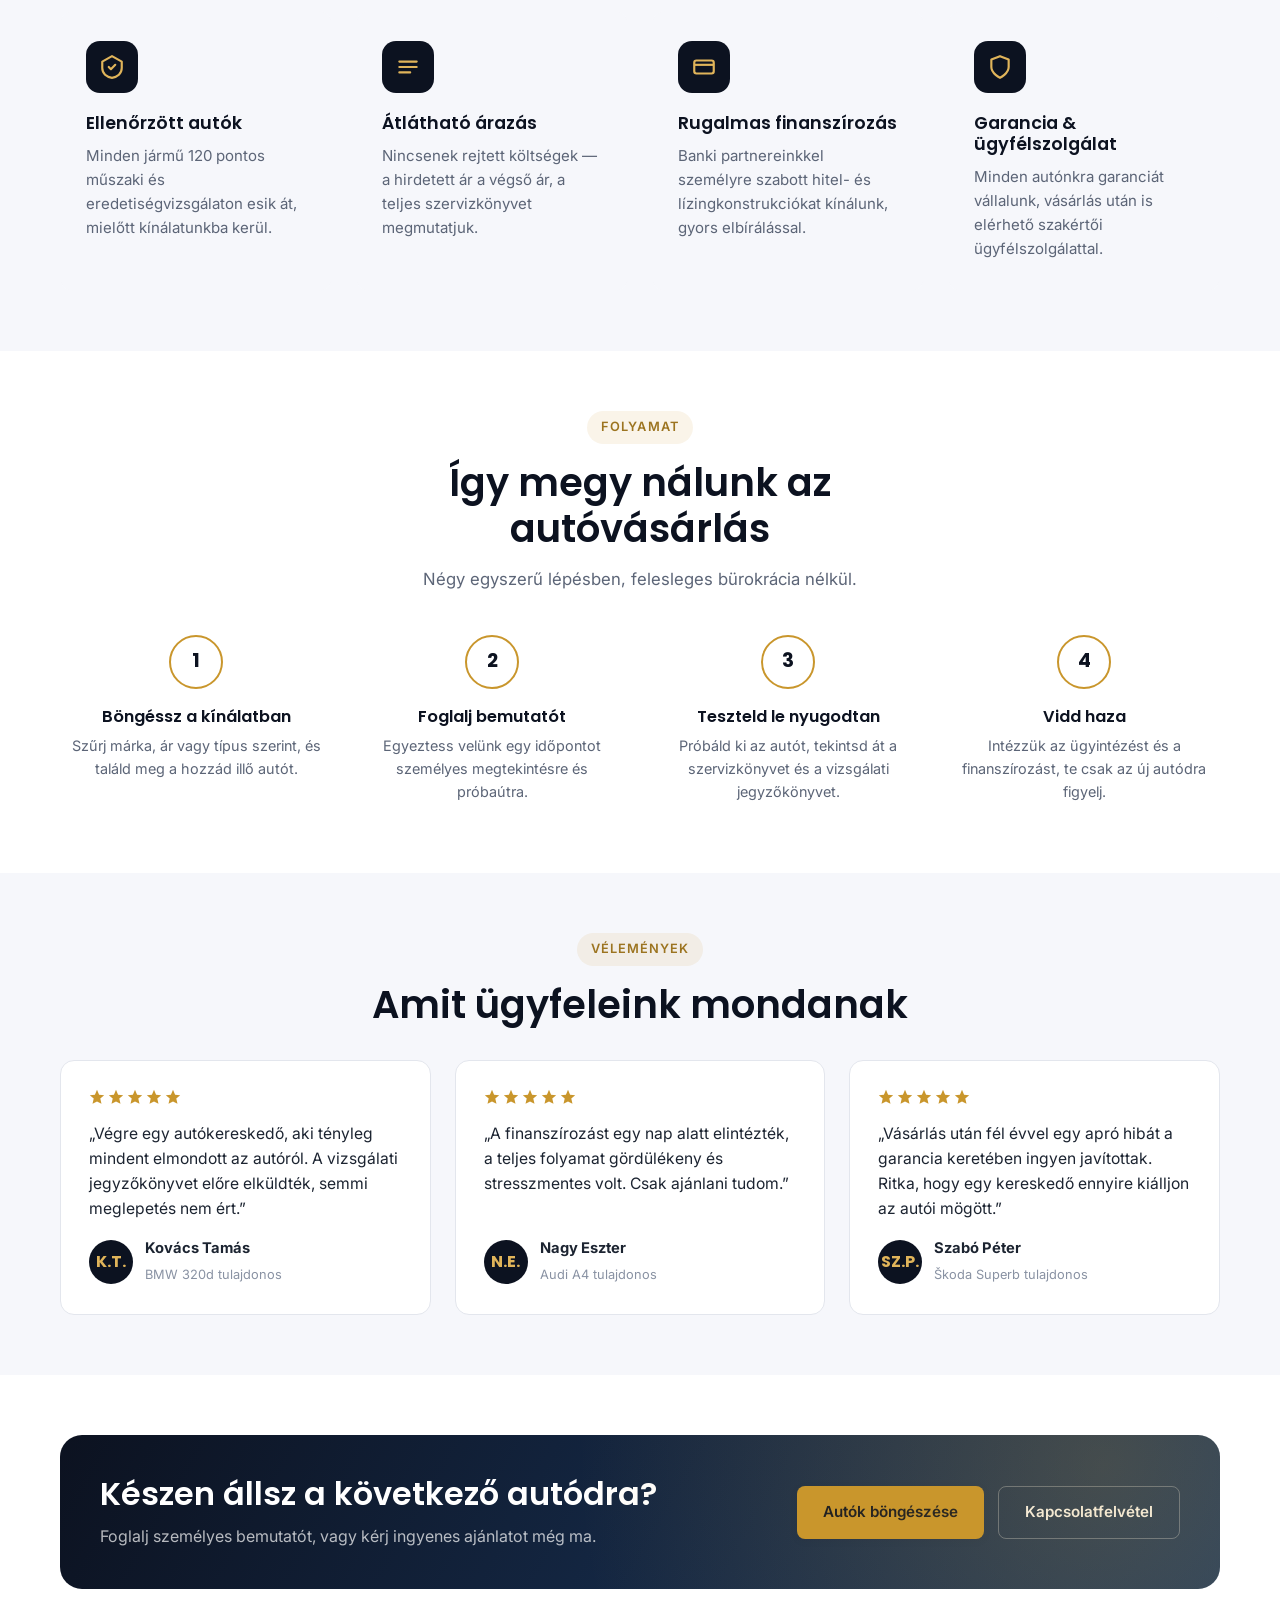
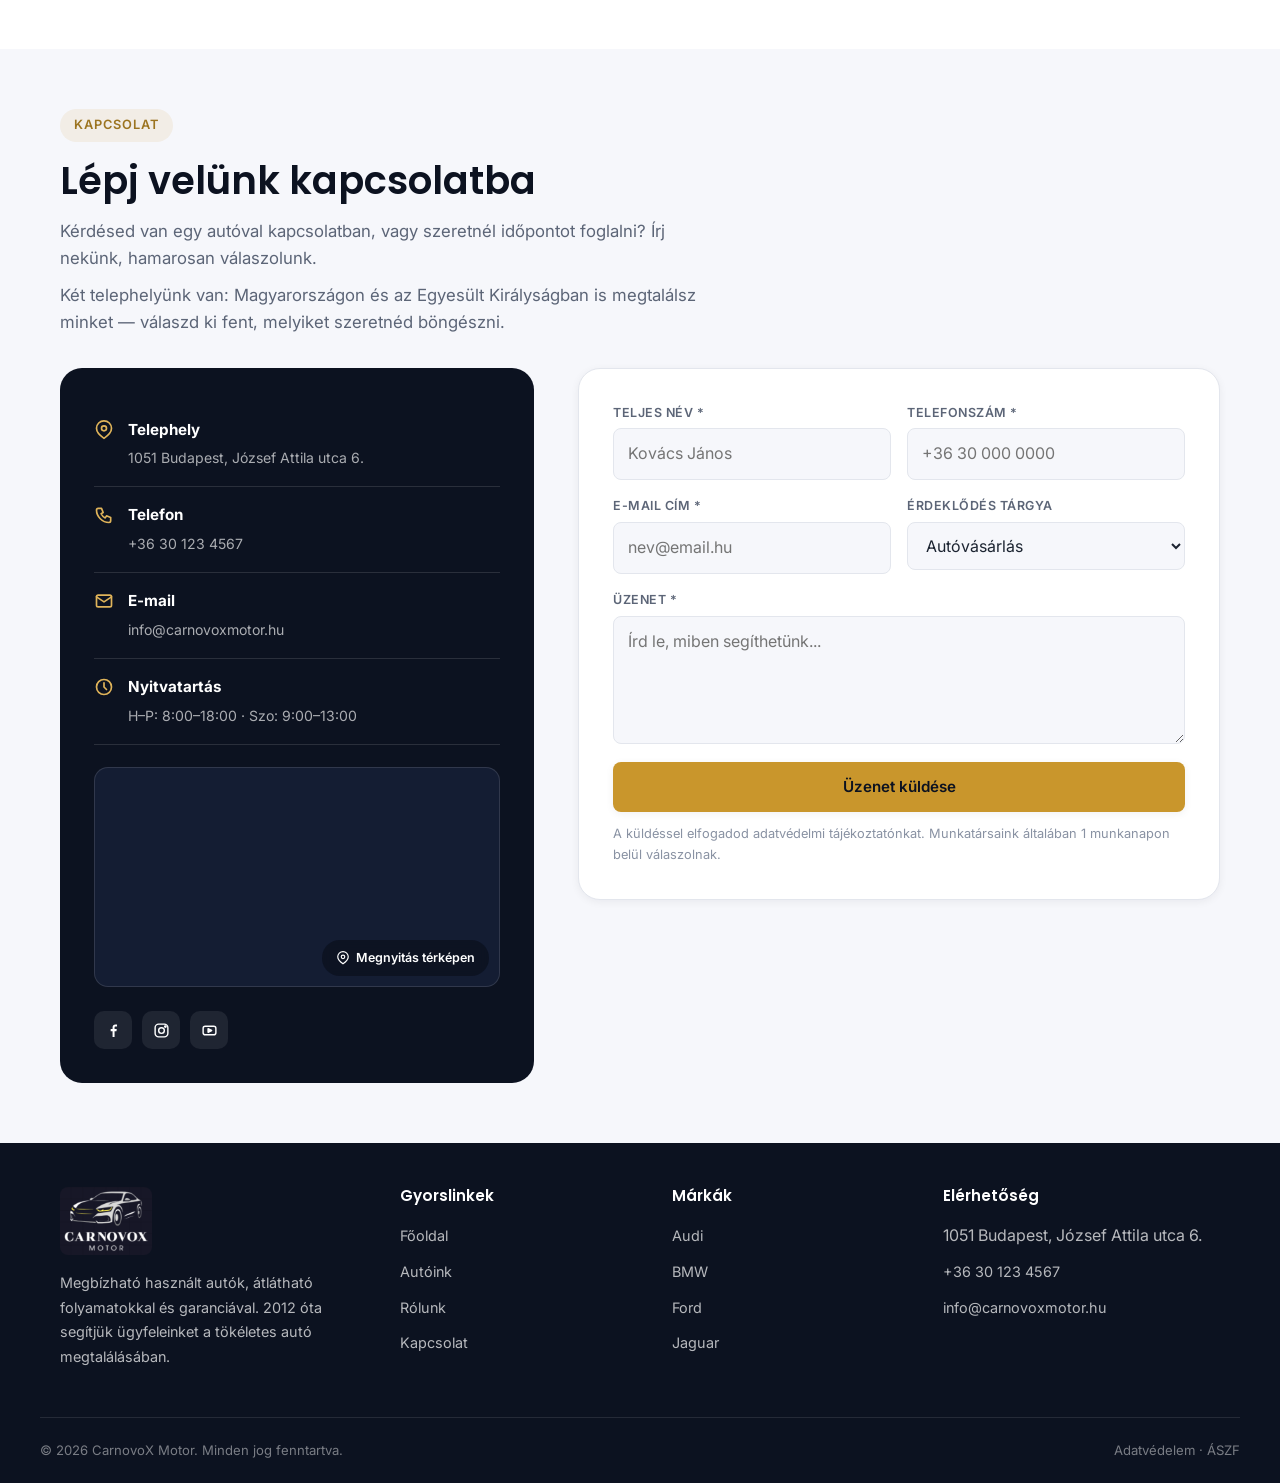
==== commit ba8c5454: "Add store switch functionality and update contact information across multiple pages" ====
--- a/index.html
+++ b/index.html
@@ -25,13 +25,17 @@
       <a href="index.html#contact" class="nav-link" data-i18n="nav_contact">Kapcsolat</a>
     </nav>
     <div class="header-actions">
+      <div class="store-switch" role="group" data-i18n-aria="store_switch_aria" aria-label="Telephely választása">
+        <button type="button" class="store-btn" data-store="hu" data-i18n-aria="store_hu_label" aria-label="Magyarország">🇭🇺</button>
+        <button type="button" class="store-btn" data-store="uk" data-i18n-aria="store_uk_label" aria-label="United Kingdom">🇬🇧</button>
+      </div>
       <div class="lang-switch" role="group" aria-label="Nyelv / Language">
         <button type="button" class="lang-btn" data-lang="en">EN</button>
         <button type="button" class="lang-btn" data-lang="hu">HU</button>
       </div>
-      <a href="tel:+36301234567" data-i18n-href="contact_phone_href" class="header-phone">
+      <a href="tel:+36301234567" data-store-href="phoneHref" class="header-phone">
         <svg viewBox="0 0 24 24" fill="none" stroke="currentColor" stroke-width="2"><path d="M5 4h4l2 5-2.5 1.5a11 11 0 0 0 5 5L15 13l5 2v4a2 2 0 0 1-2 2c-8 0-15-7-15-15a2 2 0 0 1 2-2Z" stroke-linecap="round" stroke-linejoin="round"/></svg>
-        <span data-i18n="contact_phone_display">+36 30 123 4567</span>
+        <span data-store="phoneDisplay">+36 30 123 4567</span>
       </a>
       <a href="cars.html" class="btn btn-primary" data-i18n="btn_browse_header">Autók böngészése</a>
       <button class="nav-toggle" id="navToggle" data-i18n-aria="aria_menu_toggle" aria-label="Menü megnyitása" aria-expanded="false">
@@ -288,29 +292,30 @@
         <span class="section-tag" data-i18n="tag_contact">Kapcsolat</span>
         <h2 data-i18n="heading_contact">Lépj velünk kapcsolatba</h2>
         <p data-i18n="desc_contact">Kérdésed van egy autóval kapcsolatban, vagy szeretnél időpontot foglalni? Írj nekünk, hamarosan válaszolunk.</p>
+        <p class="store-note" data-i18n="store_note">Két telephelyünk van: Magyarországon és az Egyesült Királyságban is megtalálsz minket — válaszd ki fent, melyiket szeretnéd böngészni.</p>
       </div>
       <div class="contact-grid">
         <div class="contact-info-card reveal">
           <div class="contact-info-item">
             <svg viewBox="0 0 24 24" fill="none" stroke="currentColor" stroke-width="2"><path d="M21 10c0 6-9 12-9 12S3 16 3 10a9 9 0 0 1 18 0Z" stroke-linejoin="round"/><circle cx="12" cy="10" r="3"/></svg>
-            <div><strong data-i18n="label_location">Telephely</strong><span data-i18n="contact_address">1051 Budapest, József Attila utca 6.</span></div>
+            <div><strong data-i18n="label_location">Telephely</strong><span data-store="address">1051 Budapest, József Attila utca 6.</span></div>
           </div>
           <div class="contact-info-item">
             <svg viewBox="0 0 24 24" fill="none" stroke="currentColor" stroke-width="2"><path d="M5 4h4l2 5-2.5 1.5a11 11 0 0 0 5 5L15 13l5 2v4a2 2 0 0 1-2 2c-8 0-15-7-15-15a2 2 0 0 1 2-2Z" stroke-linecap="round" stroke-linejoin="round"/></svg>
-            <div><strong data-i18n="label_phone_info">Telefon</strong><span><a href="tel:+36301234567" data-i18n-href="contact_phone_href" data-i18n="contact_phone_display">+36 30 123 4567</a></span></div>
+            <div><strong data-i18n="label_phone_info">Telefon</strong><span><a href="tel:+36301234567" data-store-href="phoneHref" data-store="phoneDisplay">+36 30 123 4567</a></span></div>
           </div>
           <div class="contact-info-item">
             <svg viewBox="0 0 24 24" fill="none" stroke="currentColor" stroke-width="2"><rect x="3" y="5" width="18" height="14" rx="2"/><path d="m3 7 9 6 9-6" stroke-linecap="round" stroke-linejoin="round"/></svg>
-            <div><strong data-i18n="label_email_info">E-mail</strong><span><a href="mailto:info@carnovoxmotor.hu" data-i18n-href="contact_email_href" data-i18n="contact_email_display">info@carnovoxmotor.hu</a></span></div>
+            <div><strong data-i18n="label_email_info">E-mail</strong><span><a href="mailto:info@carnovoxmotor.hu" data-store-href="emailHref" data-store="emailDisplay">info@carnovoxmotor.hu</a></span></div>
           </div>
           <div class="contact-info-item">
             <svg viewBox="0 0 24 24" fill="none" stroke="currentColor" stroke-width="2"><circle cx="12" cy="12" r="9"/><path d="M12 7v5l3 3" stroke-linecap="round"/></svg>
-            <div><strong data-i18n="label_hours">Nyitvatartás</strong><span data-i18n="hours_value">H–P: 8:00–18:00 · Szo: 9:00–13:00</span></div>
+            <div><strong data-i18n="label_hours">Nyitvatartás</strong><span data-store="hours">H–P: 8:00–18:00 · Szo: 9:00–13:00</span></div>
           </div>
 
           <div class="map-embed">
-            <iframe data-i18n-src="map_embed_src" src="https://www.google.com/maps?q=47.498882,19.049433&z=16&output=embed" loading="lazy" referrerpolicy="no-referrer-when-downgrade" title="Térkép"></iframe>
-            <a class="map-embed-link" href="index.html#contact" data-i18n-href="map_href" target="_blank" rel="noopener">
+            <iframe data-store-src="mapEmbedSrc" src="https://www.google.com/maps?q=47.498882,19.049433&z=16&output=embed" loading="lazy" referrerpolicy="no-referrer-when-downgrade" title="Térkép"></iframe>
+            <a class="map-embed-link" href="index.html#contact" data-store-href="mapHref" target="_blank" rel="noopener">
               <svg viewBox="0 0 24 24" fill="none" stroke="currentColor" stroke-width="2"><path d="M21 10c0 6-9 12-9 12S3 16 3 10a9 9 0 0 1 18 0Z" stroke-linejoin="round"/><circle cx="12" cy="10" r="3"/></svg>
               <span data-i18n="map_open_label">Megnyitás térképen</span>
             </a>
@@ -392,9 +397,9 @@
     <div class="footer-col">
       <h4 data-i18n="footer_contact">Elérhetőség</h4>
       <ul class="footer-links">
-        <li data-i18n="contact_address">1051 Budapest, József Attila utca 6.</li>
-        <li><a href="tel:+36301234567" data-i18n-href="contact_phone_href" data-i18n="contact_phone_display">+36 30 123 4567</a></li>
-        <li><a href="mailto:info@carnovoxmotor.hu" data-i18n-href="contact_email_href" data-i18n="contact_email_display">info@carnovoxmotor.hu</a></li>
+        <li data-store="address">1051 Budapest, József Attila utca 6.</li>
+        <li><a href="tel:+36301234567" data-store-href="phoneHref" data-store="phoneDisplay">+36 30 123 4567</a></li>
+        <li><a href="mailto:info@carnovoxmotor.hu" data-store-href="emailHref" data-store="emailDisplay">info@carnovoxmotor.hu</a></li>
       </ul>
     </div>
   </div>
--- a/assets/css/style.css
+++ b/assets/css/style.css
@@ -71,9 +71,9 @@
 
 .accent { color: var(--c-accent); }
 
-section { padding: 88px 0; }
+section { padding: 60px 0; }
 @media (max-width: 768px) {
-  section { padding: 56px 0; }
+  section { padding: 40px 0; }
 }
 
 .section-tag {
@@ -93,14 +93,19 @@
 
 .section-head {
   max-width: 640px;
-  margin-bottom: 48px;
+  margin-bottom: 32px;
 }
 .section-head.center { margin-left: auto; margin-right: auto; text-align: center; }
 .section-head h2 { font-size: clamp(1.7rem, 3vw, 2.4rem); margin-bottom: 14px; }
 .section-head p { color: var(--c-text-muted); font-size: 1.05rem; }
+.store-note {
+  margin-top: 10px;
+  font-size: 0.9rem;
+  color: var(--c-text-soft);
+}
 
 .section-foot {
-  margin-top: 40px;
+  margin-top: 28px;
   display: flex;
   justify-content: center;
 }
@@ -178,7 +183,7 @@
   flex-shrink: 0;
 }
 .site-logo-img {
-  height: clamp(56px, 8vw + 30px, 88px);
+  height: clamp(44px, 6vw + 24px, 68px);
   width: auto;
   border-radius: 8px;
   display: block;
@@ -233,6 +238,26 @@
 .lang-btn.active { background: var(--c-dark); color: var(--c-white); }
 .lang-btn:not(.active):hover { background: var(--c-bg-alt); color: var(--c-text); }
 
+.store-switch {
+  display: flex;
+  border: 1px solid var(--c-border);
+  border-radius: 999px;
+  padding: 3px;
+  gap: 2px;
+  flex-shrink: 0;
+}
+.store-btn {
+  padding: 5px 9px;
+  border-radius: 999px;
+  font-size: 1rem;
+  line-height: 1;
+  opacity: 0.45;
+  filter: grayscale(1);
+  transition: background var(--transition), opacity var(--transition), filter var(--transition);
+}
+.store-btn.active { background: var(--c-bg-alt); opacity: 1; filter: grayscale(0); }
+.store-btn:not(.active):hover { opacity: 0.8; }
+
 .nav-toggle {
   display: none;
   flex-direction: column;
@@ -264,7 +289,7 @@
 @media (max-width: 900px) {
   .main-nav {
     position: fixed;
-    inset: 100px 0 auto 0;
+    inset: 84px 0 auto 0;
     background: var(--c-white);
     flex-direction: column;
     align-items: stretch;
@@ -286,7 +311,7 @@
   background: linear-gradient(160deg, var(--c-dark) 0%, var(--c-dark-2) 55%, var(--c-blue) 100%);
   color: var(--c-white);
   overflow: hidden;
-  padding: 90px 0 70px;
+  padding: 60px 0 48px;
 }
 .hero::before {
   content: "";
@@ -331,7 +356,7 @@
   max-width: 520px;
   margin-bottom: 32px;
 }
-.hero-cta { display: flex; flex-wrap: wrap; gap: 14px; margin-bottom: 46px; }
+.hero-cta { display: flex; flex-wrap: wrap; gap: 14px; margin-bottom: 30px; }
 .hero-trust { display: flex; flex-wrap: wrap; gap: 26px; }
 .hero-trust-item { display: flex; align-items: center; gap: 10px; color: rgba(255,255,255,0.75); font-size: 0.88rem; }
 .hero-trust-item svg { width: 20px; height: 20px; color: var(--c-accent-light); flex-shrink: 0; }
@@ -410,7 +435,7 @@
 
 /* ---------- Stats strip ---------- */
 .stats-strip {
-  padding: 56px 0;
+  padding: 36px 0;
   border-bottom: 1px solid var(--c-border);
 }
 .stats-grid {
@@ -623,7 +648,7 @@
 .cta-banner {
   background: linear-gradient(120deg, var(--c-dark) 0%, var(--c-blue) 100%);
   border-radius: var(--radius-lg);
-  padding: 56px;
+  padding: 40px;
   color: var(--c-white);
   display: flex;
   align-items: center;
@@ -749,7 +774,7 @@
 .form-success svg { width: 20px; height: 20px; flex-shrink: 0; }
 
 /* ---------- Footer ---------- */
-.site-footer { background: var(--c-dark); color: rgba(255,255,255,0.7); padding-top: 68px; }
+.site-footer { background: var(--c-dark); color: rgba(255,255,255,0.7); padding-top: 44px; }
 .footer-grid {
   display: grid;
   grid-template-columns: 1.3fr 1fr 1fr 1.2fr;
@@ -782,7 +807,7 @@
 .page-banner {
   background: linear-gradient(160deg, var(--c-dark) 0%, var(--c-dark-2) 60%, var(--c-blue) 100%);
   color: var(--c-white);
-  padding: 64px 0 56px;
+  padding: 44px 0 38px;
   position: relative;
   overflow: hidden;
 }
@@ -820,7 +845,7 @@
   display: flex;
   align-items: center;
   justify-content: space-between;
-  margin: 40px 0 26px;
+  margin: 28px 0 20px;
   flex-wrap: wrap;
   gap: 14px;
 }
@@ -838,7 +863,7 @@
 .empty-state.visible { display: block; }
 .empty-state svg { width: 46px; height: 46px; color: var(--c-text-soft); margin: 0 auto 16px; }
 
-.load-more-wrap { display: flex; justify-content: center; margin-top: 40px; }
+.load-more-wrap { display: flex; justify-content: center; margin-top: 28px; }
 
 /* ---------- Values / timeline / team (about.html) ---------- */
 .story-grid {
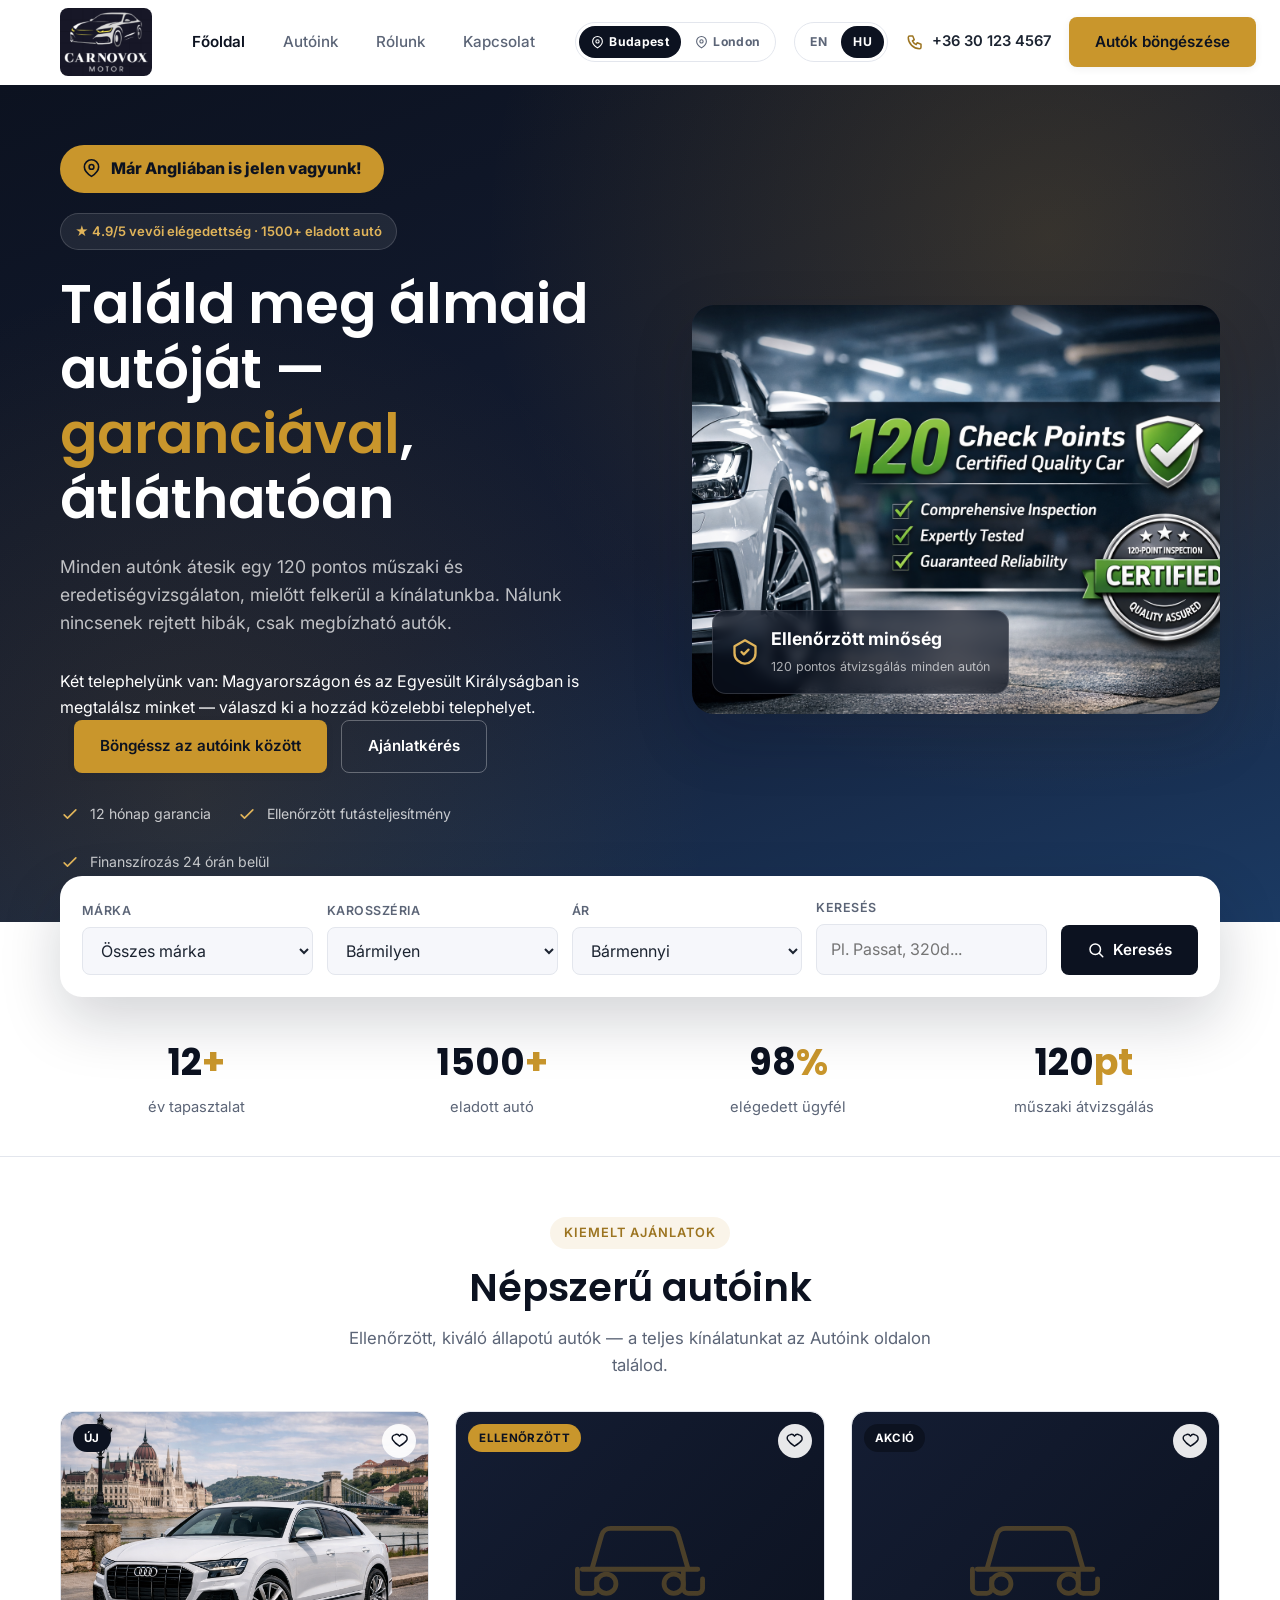
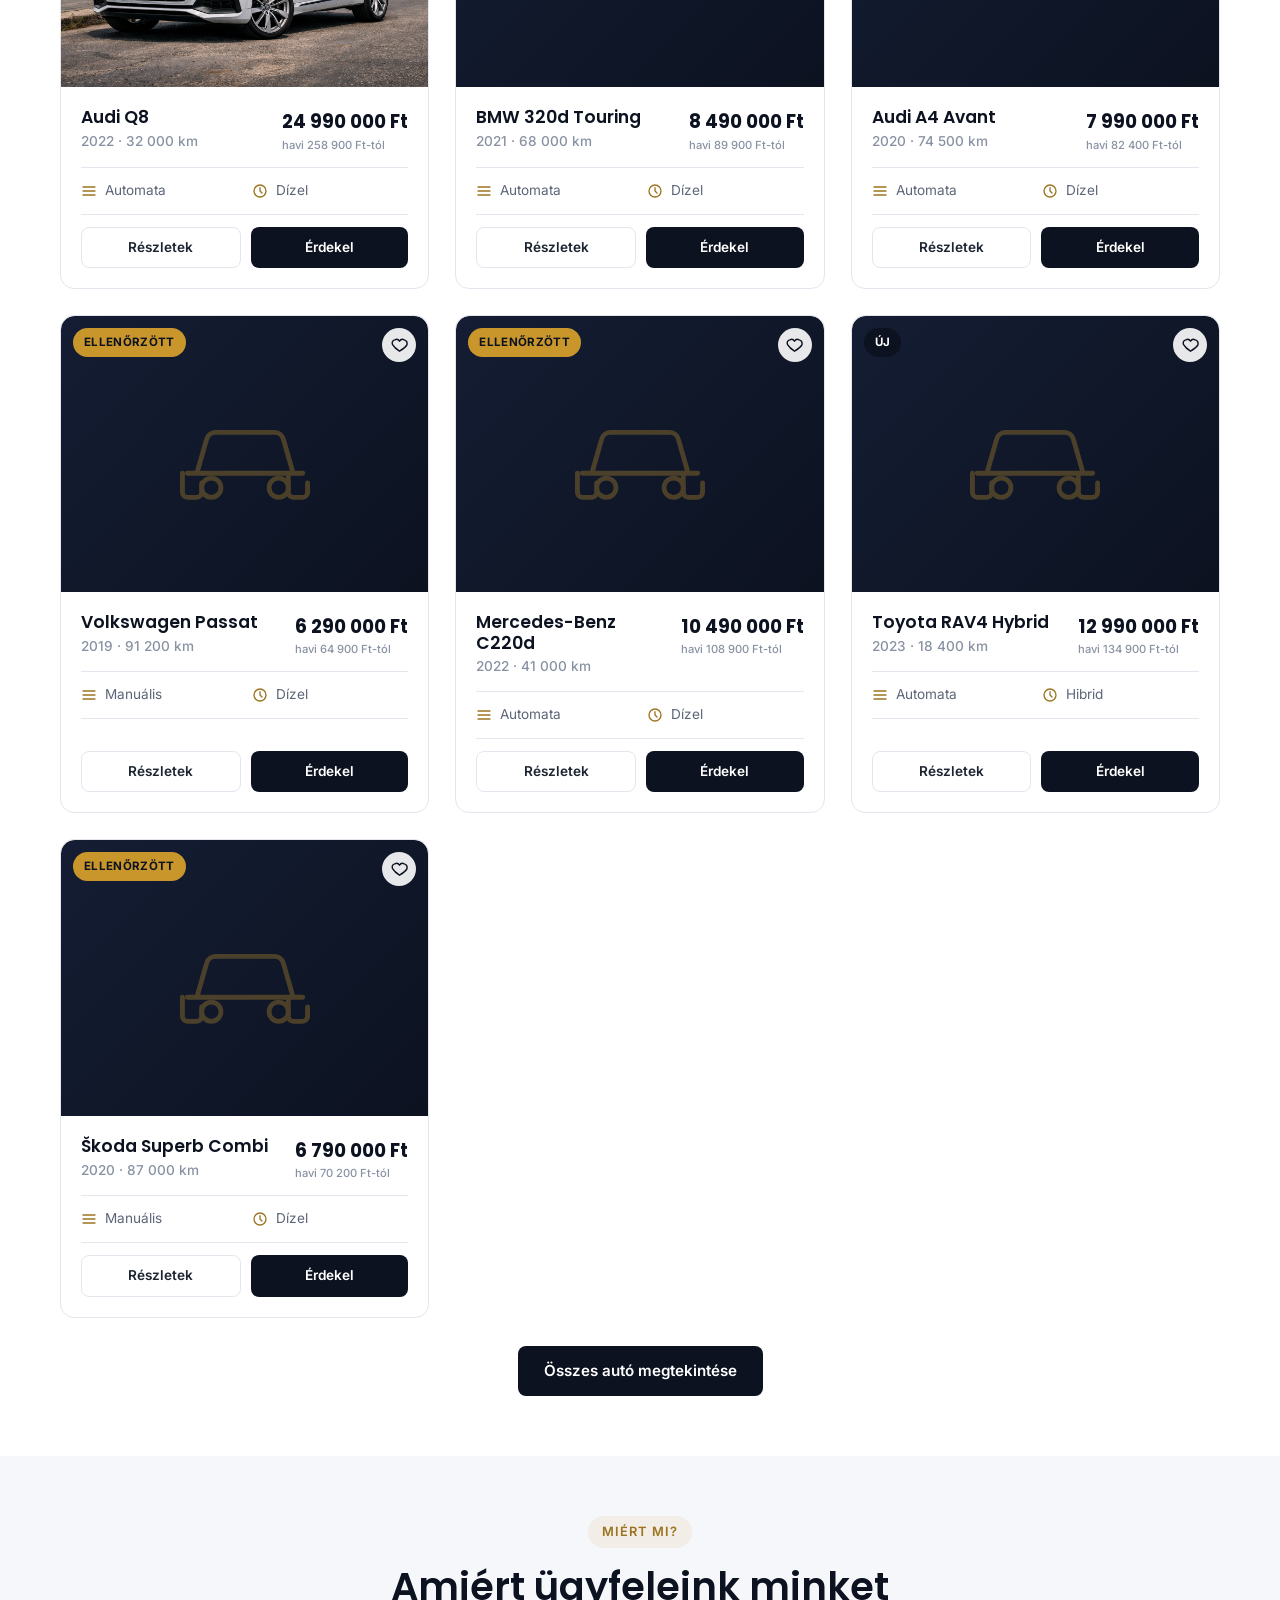
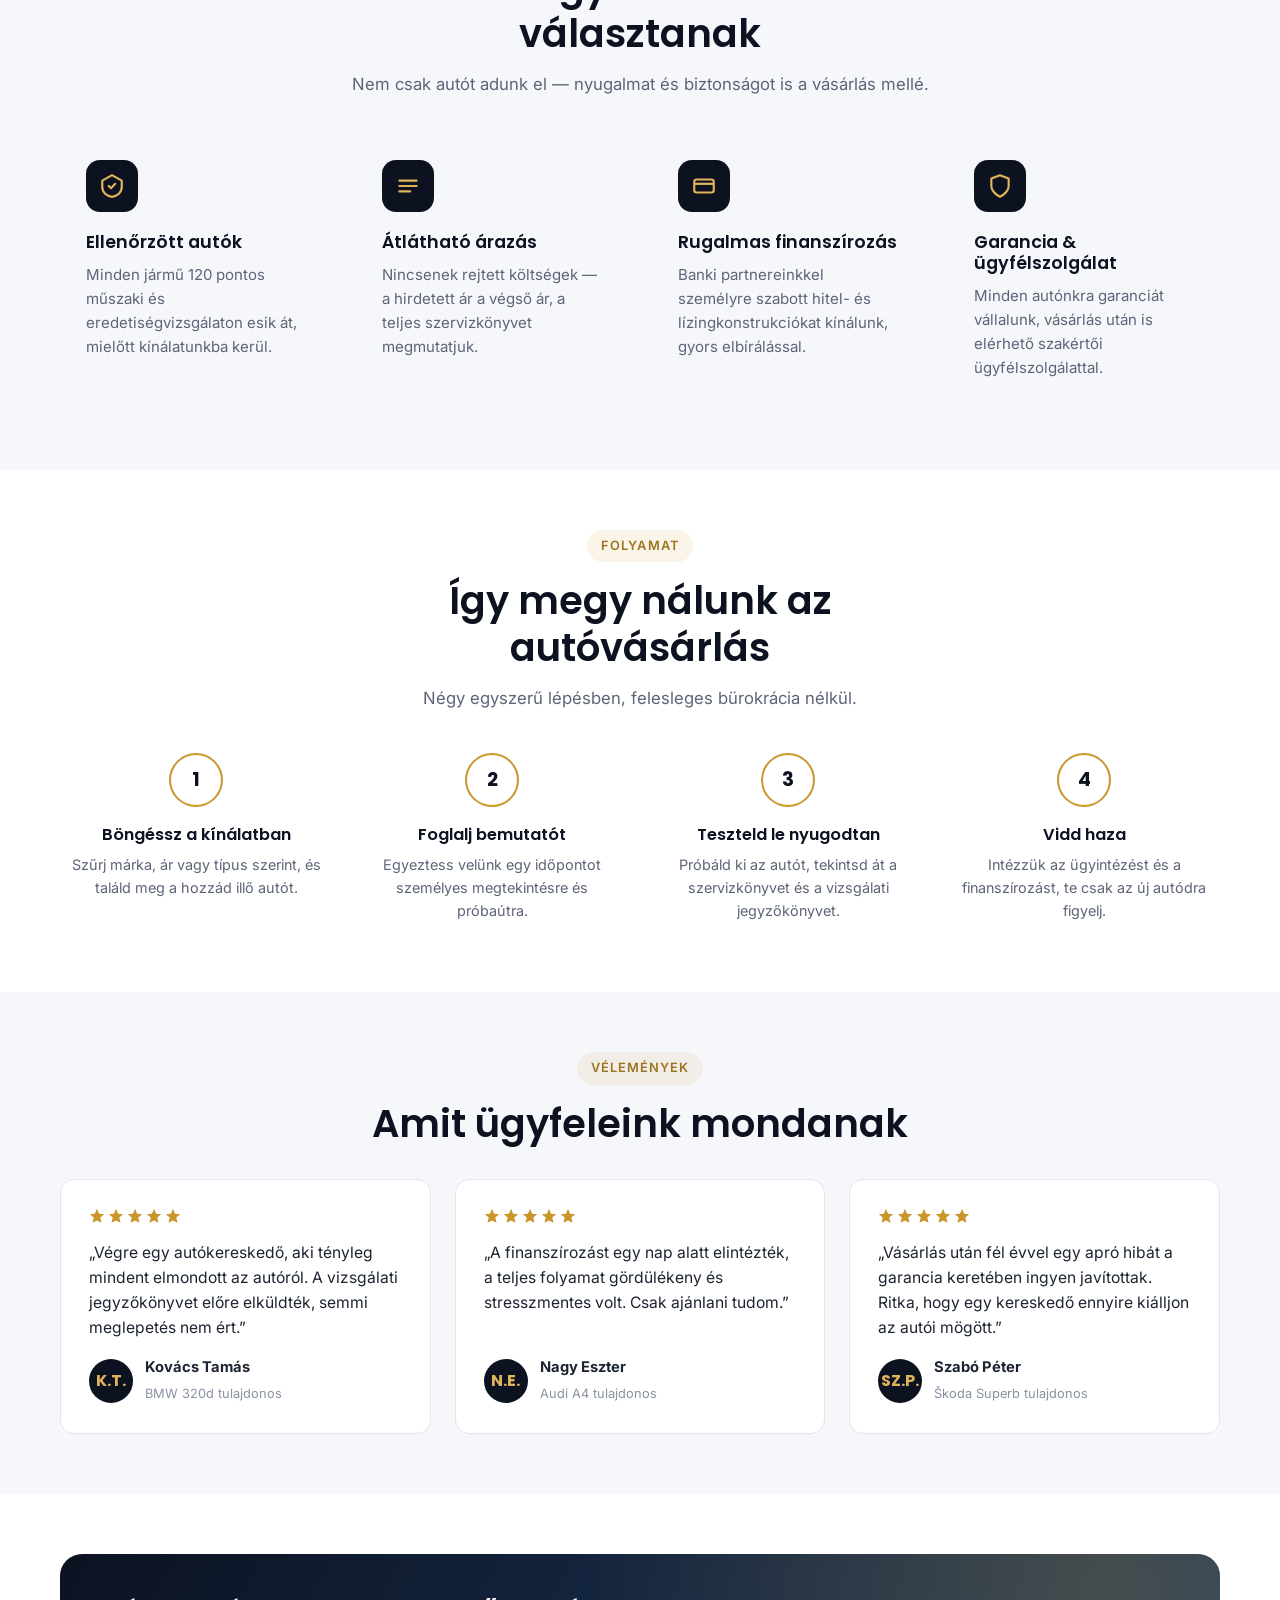
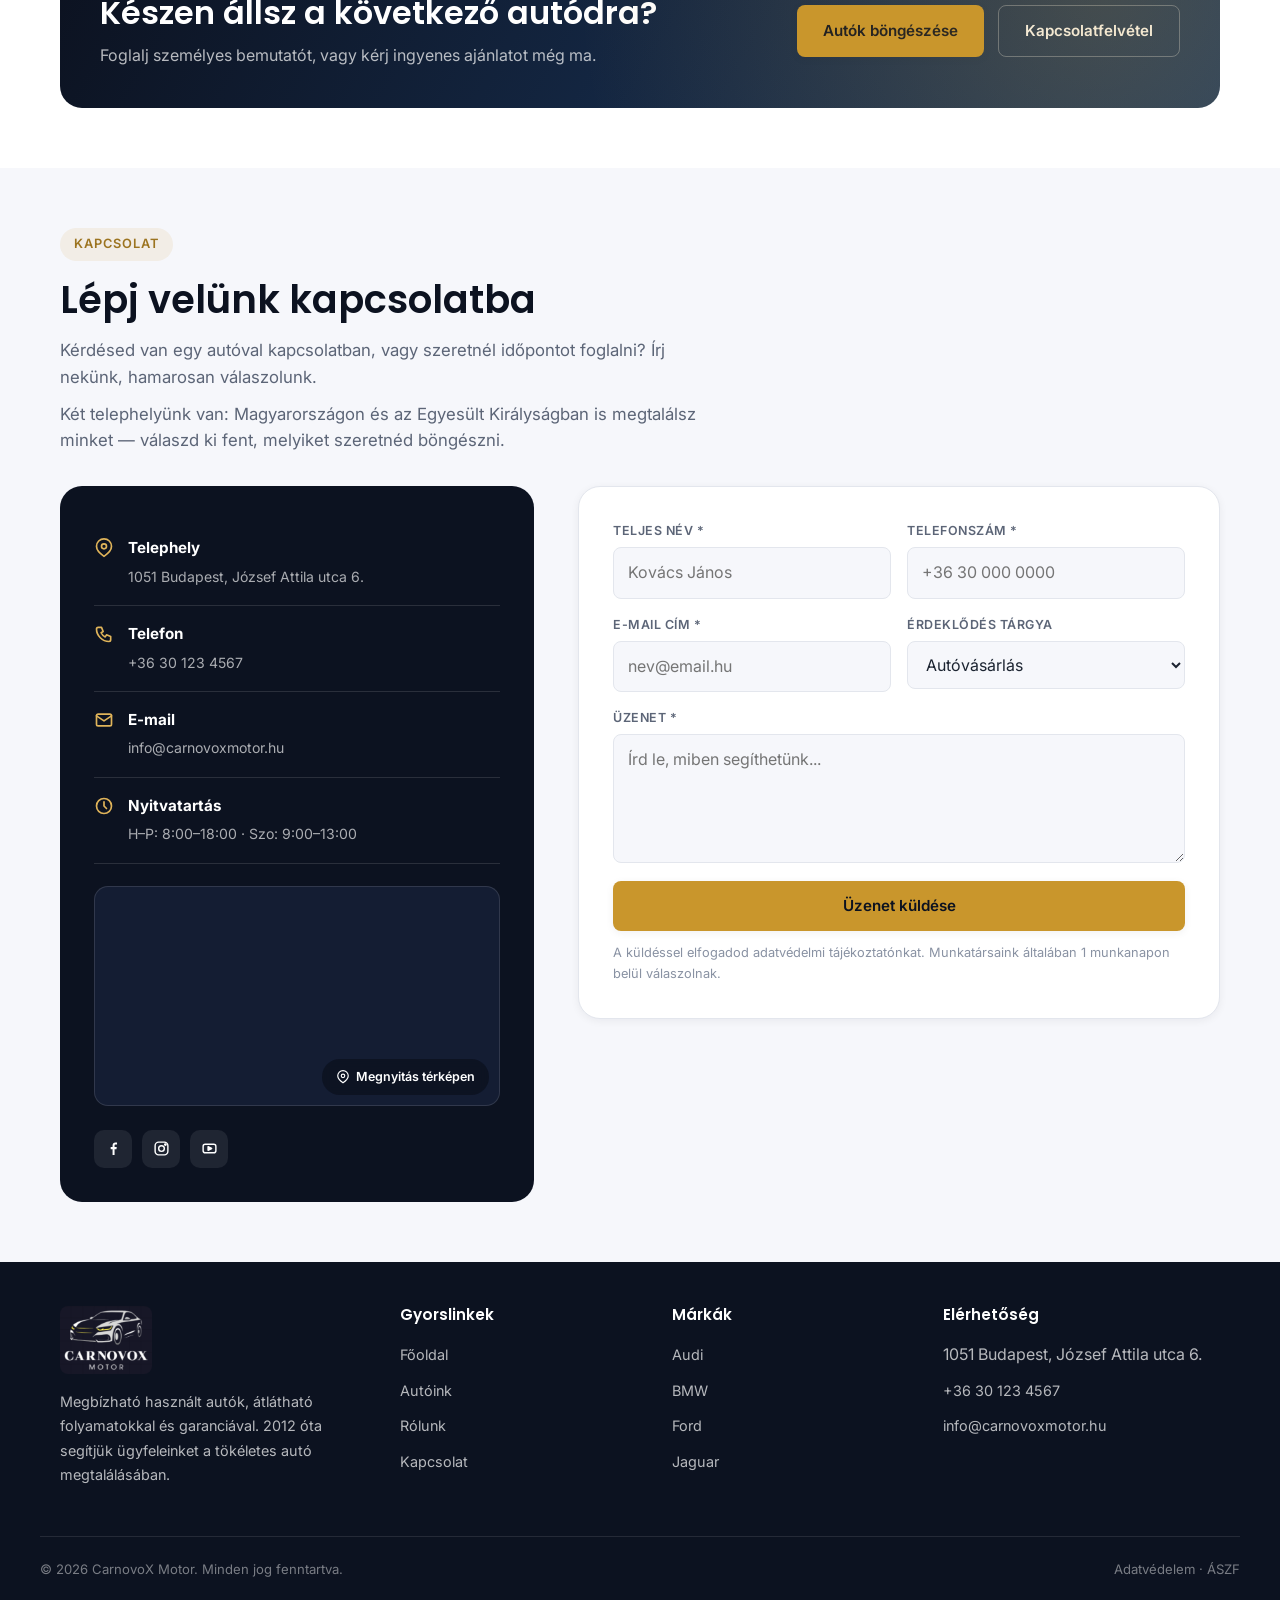
==== commit a43c626b: "Enhance store switch functionality with improved button design and accessibility; add UK presence an" ====
--- a/index.html
+++ b/index.html
@@ -26,8 +26,14 @@
     </nav>
     <div class="header-actions">
       <div class="store-switch" role="group" data-i18n-aria="store_switch_aria" aria-label="Telephely választása">
-        <button type="button" class="store-btn" data-store="hu" data-i18n-aria="store_hu_label" aria-label="Magyarország">🇭🇺</button>
-        <button type="button" class="store-btn" data-store="uk" data-i18n-aria="store_uk_label" aria-label="United Kingdom">🇬🇧</button>
+        <button type="button" class="store-btn" data-store="hu" data-i18n-aria="store_hu_label" aria-label="Magyarország">
+          <svg viewBox="0 0 24 24" fill="none" stroke="currentColor" stroke-width="2"><path d="M21 10c0 6-9 12-9 12S3 16 3 10a9 9 0 0 1 18 0Z" stroke-linejoin="round"/><circle cx="12" cy="10" r="3"/></svg>
+          Budapest
+        </button>
+        <button type="button" class="store-btn" data-store="uk" data-i18n-aria="store_uk_label" aria-label="United Kingdom">
+          <svg viewBox="0 0 24 24" fill="none" stroke="currentColor" stroke-width="2"><path d="M21 10c0 6-9 12-9 12S3 16 3 10a9 9 0 0 1 18 0Z" stroke-linejoin="round"/><circle cx="12" cy="10" r="3"/></svg>
+          London
+        </button>
       </div>
       <div class="lang-switch" role="group" aria-label="Nyelv / Language">
         <button type="button" class="lang-btn" data-lang="en">EN</button>
@@ -51,10 +57,15 @@
   <section class="hero">
     <div class="container hero-grid">
       <div>
+        <a href="#featured" class="hero-uk-banner" data-switch-store="uk">
+          <svg viewBox="0 0 24 24" fill="none" stroke="currentColor" stroke-width="2"><path d="M21 10c0 6-9 12-9 12S3 16 3 10a9 9 0 0 1 18 0Z" stroke-linejoin="round"/><circle cx="12" cy="10" r="3"/></svg>
+          <span data-i18n="hero_uk_announcement">Már Angliában is jelen vagyunk!</span>
+        </a>
         <span class="hero-eyebrow" data-i18n="hero_eyebrow">★ 4.9/5 vevői elégedettség · 1500+ eladott autó</span>
         <h1><span data-i18n="hero_title_1">Találd meg álmaid autóját — </span><span class="accent" data-i18n="hero_title_accent">garanciával</span><span data-i18n="hero_title_2">, átláthatóan</span></h1>
         <p class="lead" data-i18n="hero_lead">Minden autónk átesik egy 120 pontos műszaki és eredetiségvizsgálaton, mielőtt felkerül a kínálatunkba. Nálunk nincsenek rejtett hibák, csak megbízható autók.</p>
-        <div class="hero-cta">
+        <p class="hero-sub" data-i18n="hero_sub">Két telephelyünk van: Magyarországon és az Egyesült Királyságban is megtalálsz minket — válaszd ki a hozzád közelebbi telephelyet.</p>
+        <div class="hero-cta"><br>
           <a href="cars.html" class="btn btn-primary" data-i18n="hero_cta_browse">Böngéssz az autóink között</a>
           <a href="index.html#contact" class="btn btn-outline-light" data-i18n="hero_cta_quote">Ajánlatkérés</a>
         </div>
@@ -133,7 +144,7 @@
   </section>
 
   <!-- FEATURED CARS -->
-  <section>
+  <section id="featured">
     <div class="container">
       <div class="section-head center" style="margin-left:auto;margin-right:auto;">
         <span class="section-tag" data-i18n="tag_featured">Kiemelt ajánlatok</span>
--- a/assets/css/style.css
+++ b/assets/css/style.css
@@ -247,16 +247,20 @@
   flex-shrink: 0;
 }
 .store-btn {
-  padding: 5px 9px;
+  display: flex;
+  align-items: center;
+  gap: 5px;
+  padding: 6px 12px;
   border-radius: 999px;
-  font-size: 1rem;
-  line-height: 1;
-  opacity: 0.45;
-  filter: grayscale(1);
-  transition: background var(--transition), opacity var(--transition), filter var(--transition);
-}
-.store-btn.active { background: var(--c-bg-alt); opacity: 1; filter: grayscale(0); }
-.store-btn:not(.active):hover { opacity: 0.8; }
+  font-size: 0.76rem;
+  font-weight: 700;
+  letter-spacing: 0.03em;
+  color: var(--c-text-muted);
+  transition: background var(--transition), color var(--transition);
+}
+.store-btn svg { width: 13px; height: 13px; flex-shrink: 0; }
+.store-btn.active { background: var(--c-dark); color: var(--c-white); }
+.store-btn:not(.active):hover { background: var(--c-bg-alt); color: var(--c-text); }
 
 .nav-toggle {
   display: none;
@@ -285,6 +289,7 @@
   .header-actions { gap: 10px; }
   .header-actions .btn-primary { display: none; }
   .lang-btn { padding: 5px 9px; font-size: 0.7rem; }
+  .store-btn { padding: 5px 9px; font-size: 0.68rem; }
 }
 @media (max-width: 900px) {
   .main-nav {
@@ -345,6 +350,33 @@
   color: var(--c-accent-light);
   margin-bottom: 22px;
 }
+.hero-uk-banner {
+  display: inline-flex;
+  align-items: center;
+  gap: 10px;
+  width: fit-content;
+  background: var(--c-accent);
+  padding: 11px 22px;
+  border-radius: 999px;
+  font-size: 1rem;
+  font-weight: 800;
+  color: var(--c-dark);
+  margin-bottom: 20px;
+  box-shadow: 0 0 0 0 rgba(201, 150, 44, 0.55);
+  animation: hero-uk-pulse 2.2s ease-out infinite;
+  transition: background var(--transition), transform var(--transition);
+}
+.hero-uk-banner svg { width: 19px; height: 19px; flex-shrink: 0; }
+.hero-uk-banner:hover {
+  background: var(--c-accent-light);
+  transform: translateY(-2px) scale(1.02);
+  animation-play-state: paused;
+}
+@keyframes hero-uk-pulse {
+  0% { box-shadow: 0 0 0 0 rgba(201, 150, 44, 0.55); }
+  70% { box-shadow: 0 0 0 14px rgba(201, 150, 44, 0); }
+  100% { box-shadow: 0 0 0 0 rgba(201, 150, 44, 0); }
+}
 .hero h1 {
   color: var(--c-white);
   font-size: clamp(2.1rem, 4.4vw, 3.4rem);
@@ -1051,6 +1083,16 @@
 }
 .car-modal-photo img { position: absolute; inset: 0; width: 100%; height: 100%; object-fit: cover; z-index: 1; }
 .car-modal-photo .car-photo-badge { position: absolute; top: 14px; left: 14px; z-index: 2; }
+.car-modal-photo-thumb {
+  position: absolute !important;
+  inset: auto 14px 14px auto !important;
+  width: 84px !important;
+  height: 60px !important;
+  border-radius: 8px;
+  border: 2px solid var(--c-white);
+  box-shadow: 0 4px 14px rgba(0, 0, 0, 0.35);
+  z-index: 2;
+}
 .car-modal-body { padding: 34px; display: flex; flex-direction: column; gap: 6px; }
 .car-modal-body h3 { font-size: 1.35rem; }
 .car-modal-body .car-year { color: var(--c-text-soft); font-size: 0.88rem; margin-bottom: 6px; }
